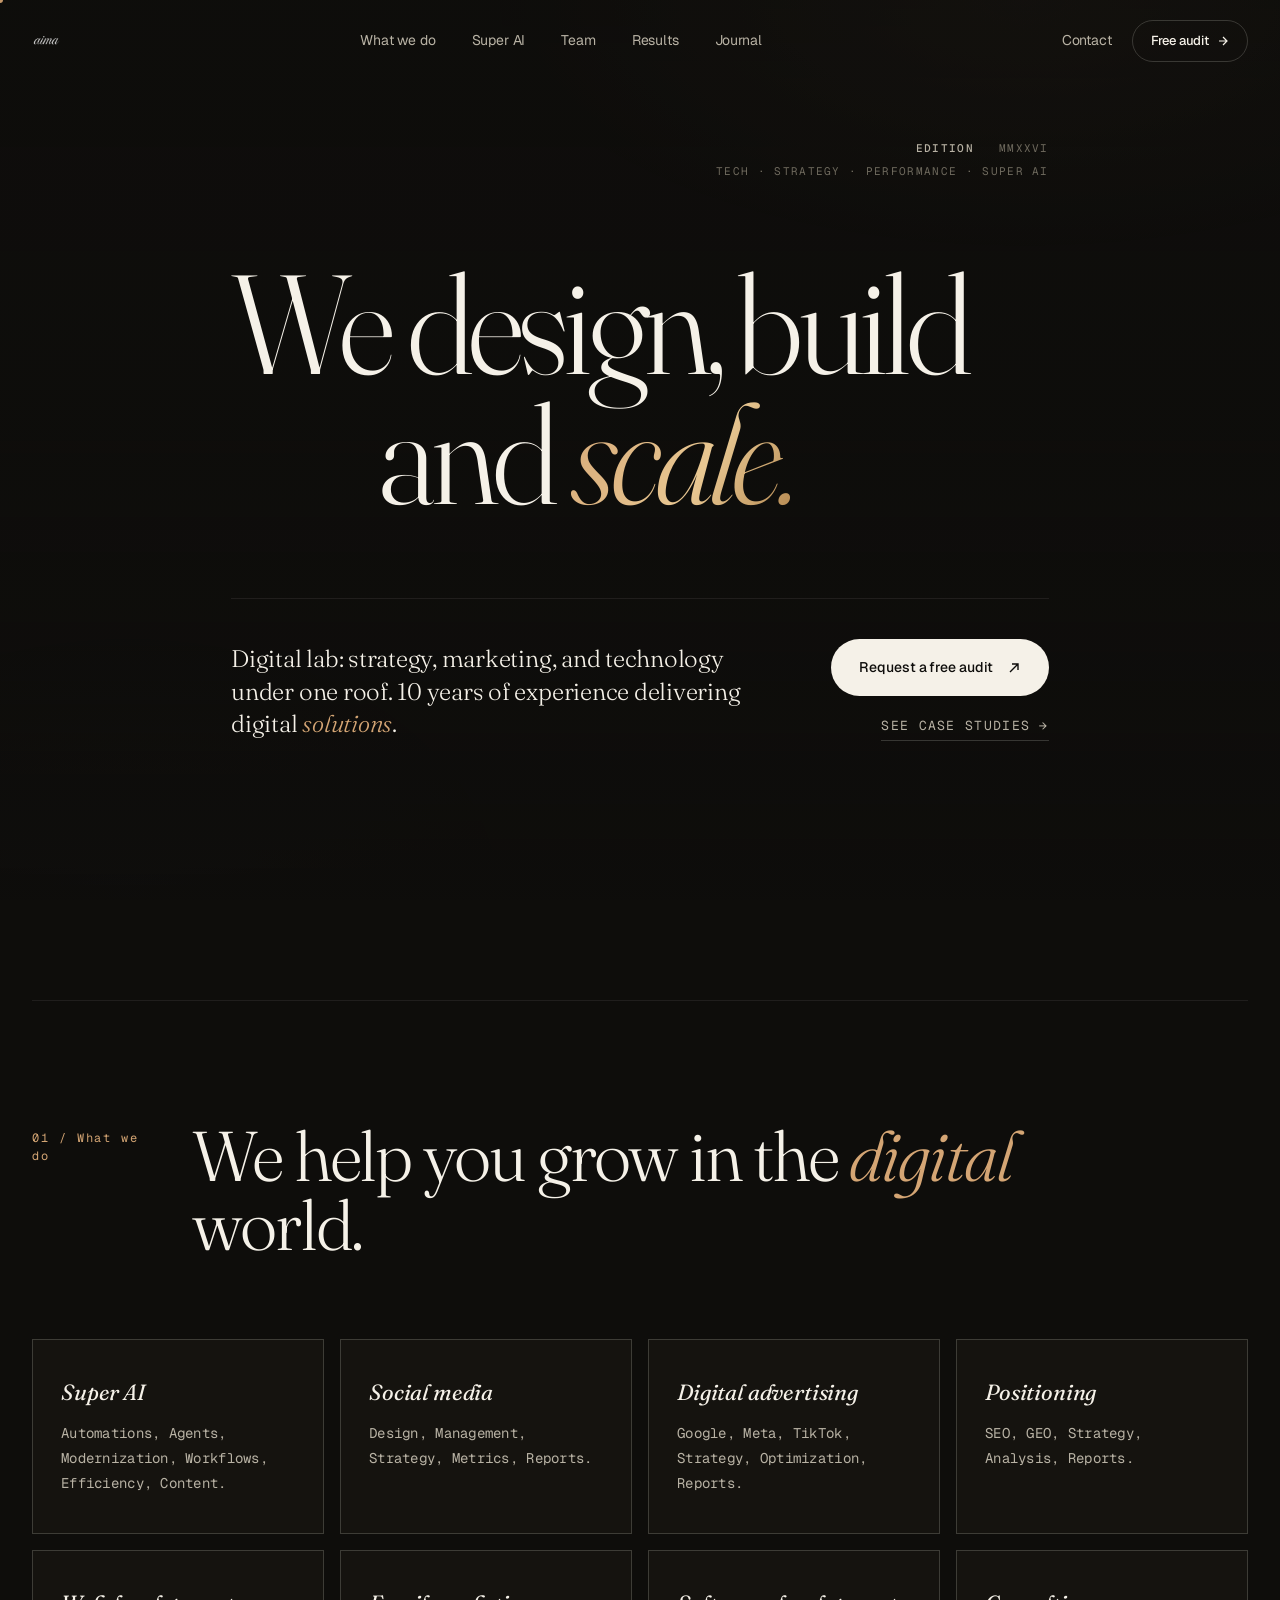
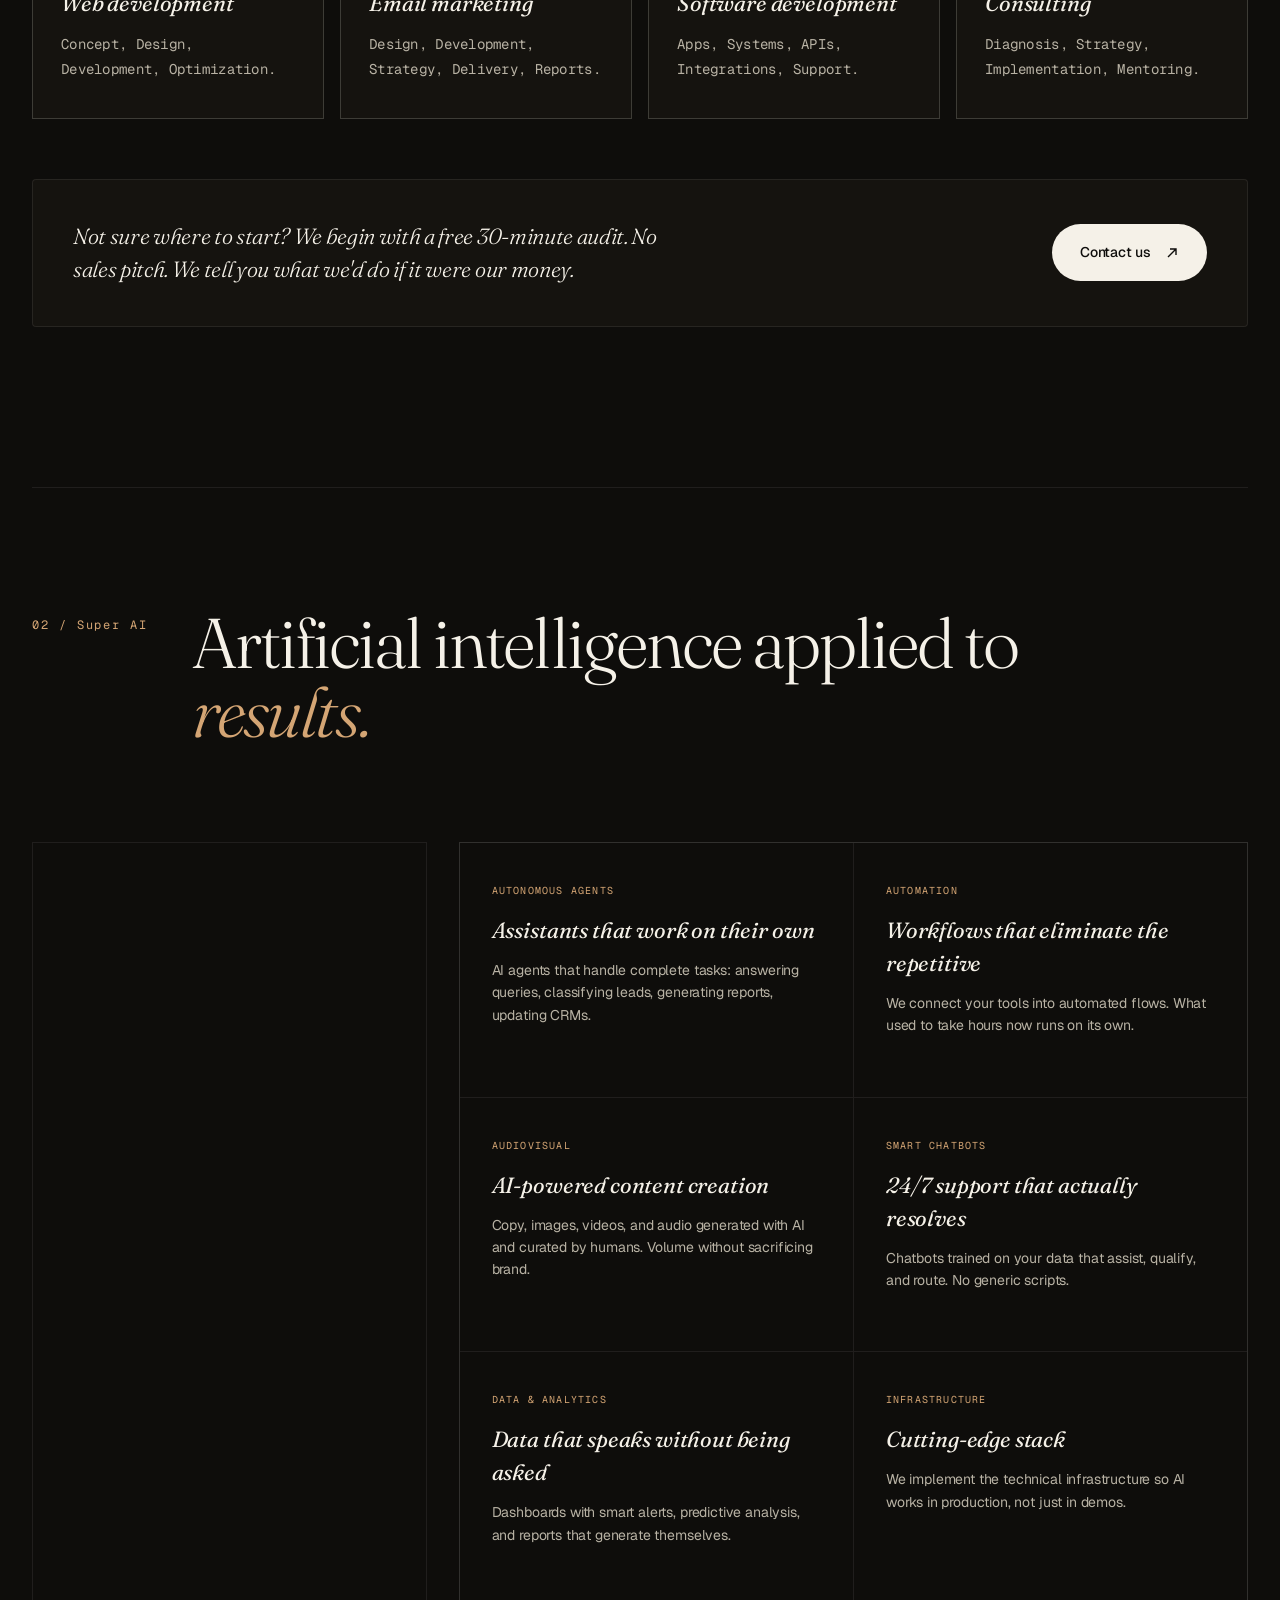
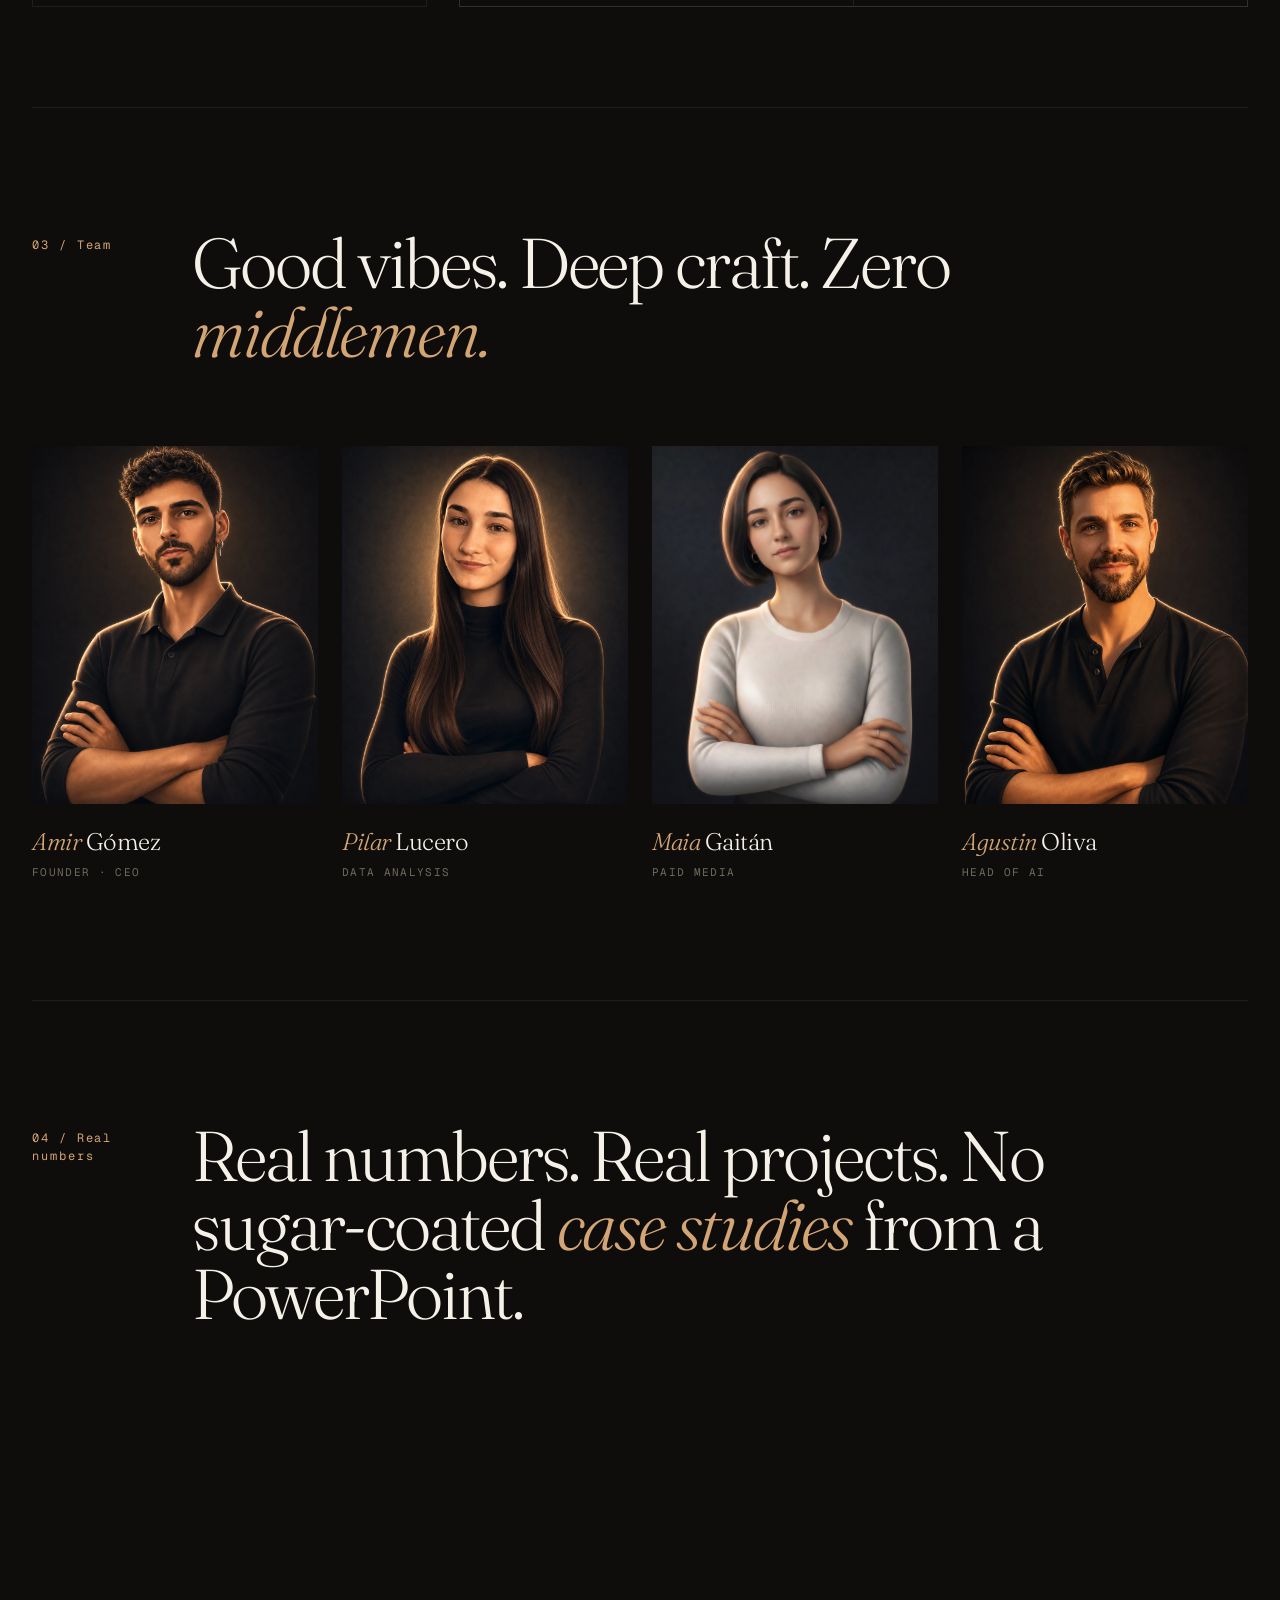
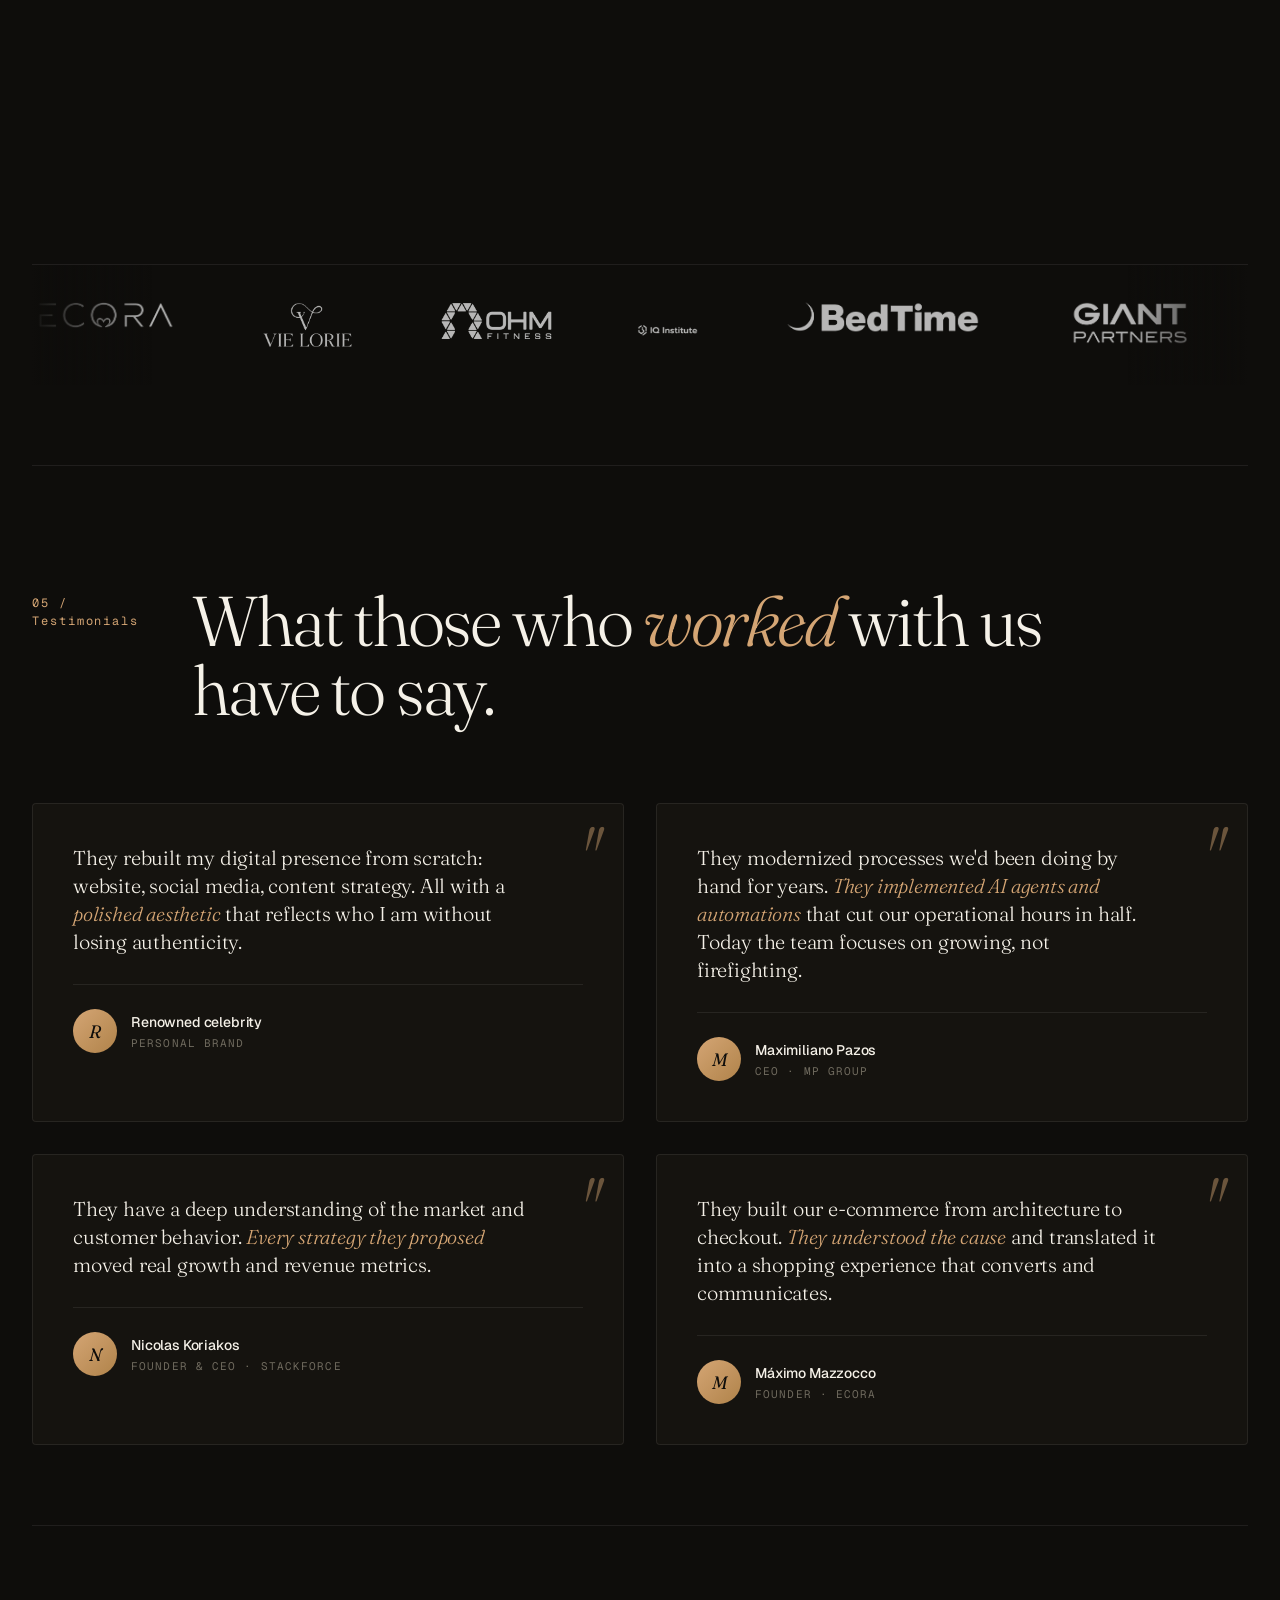
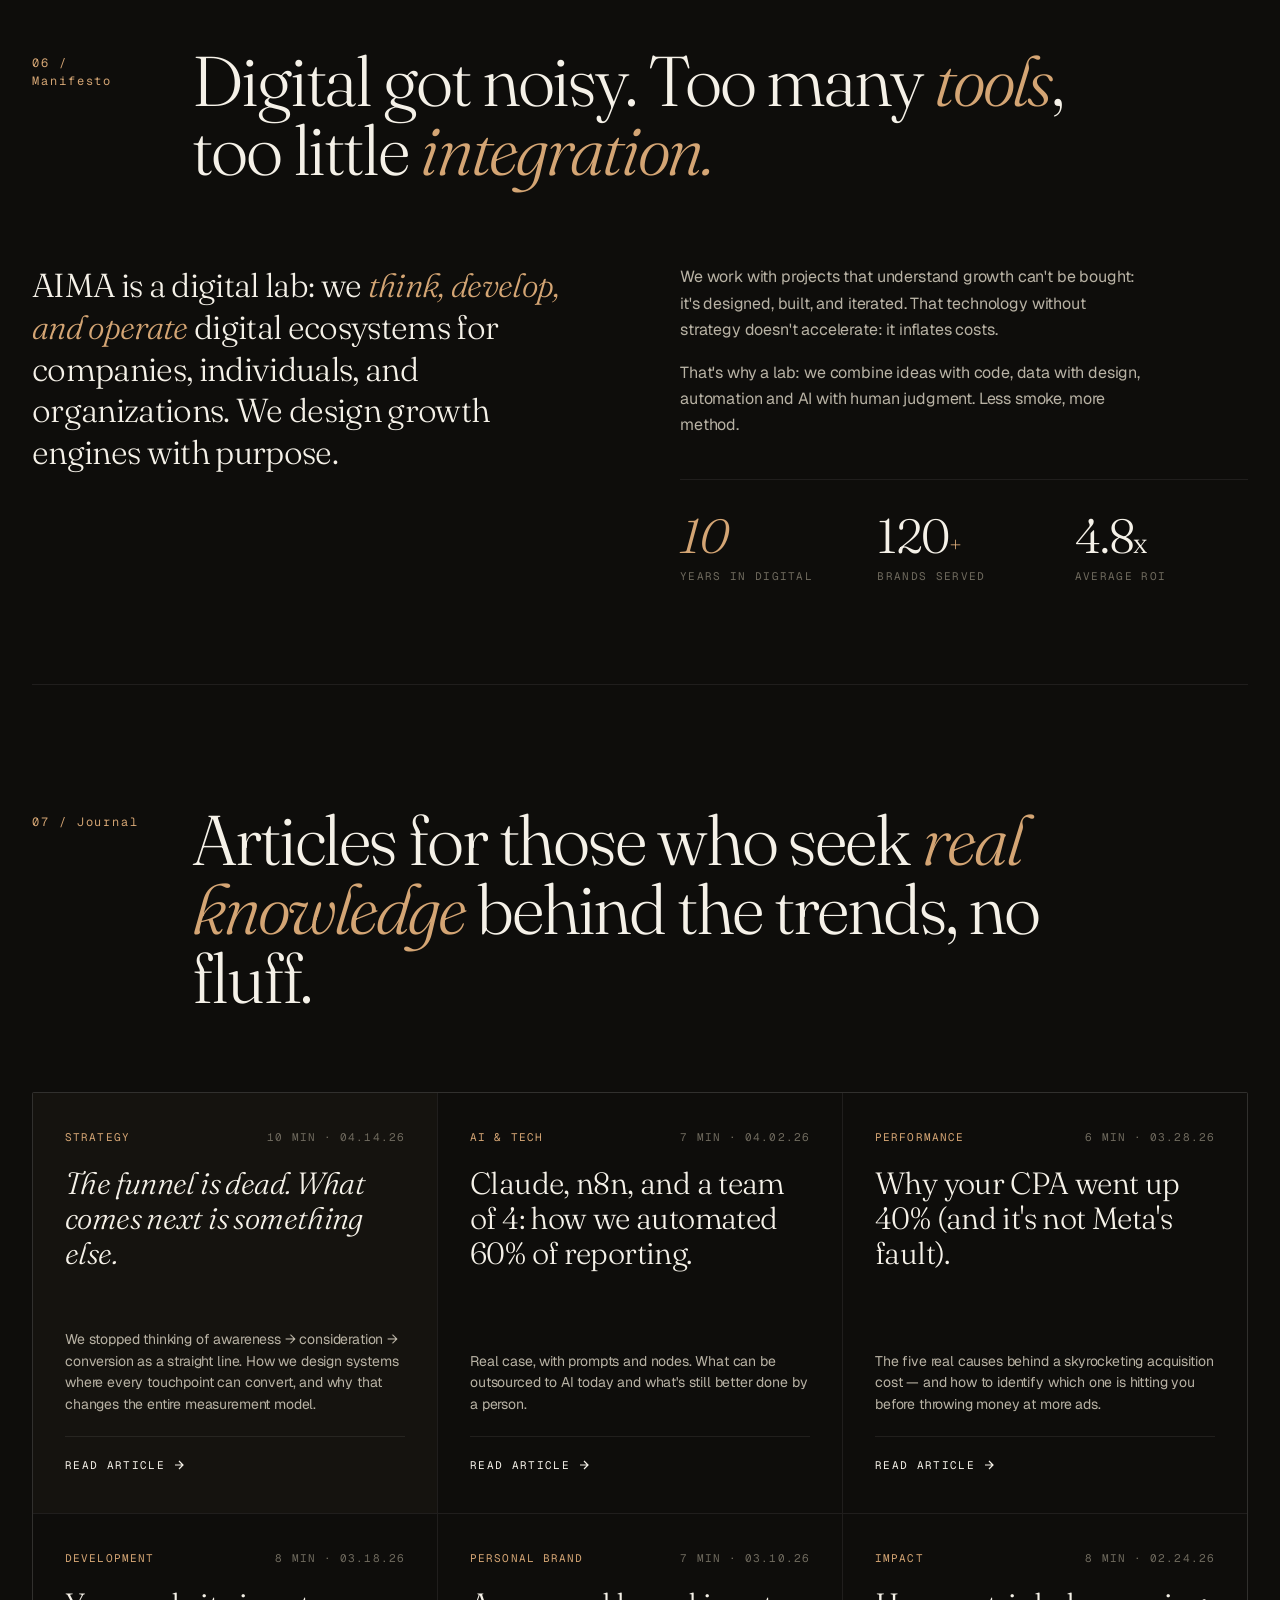
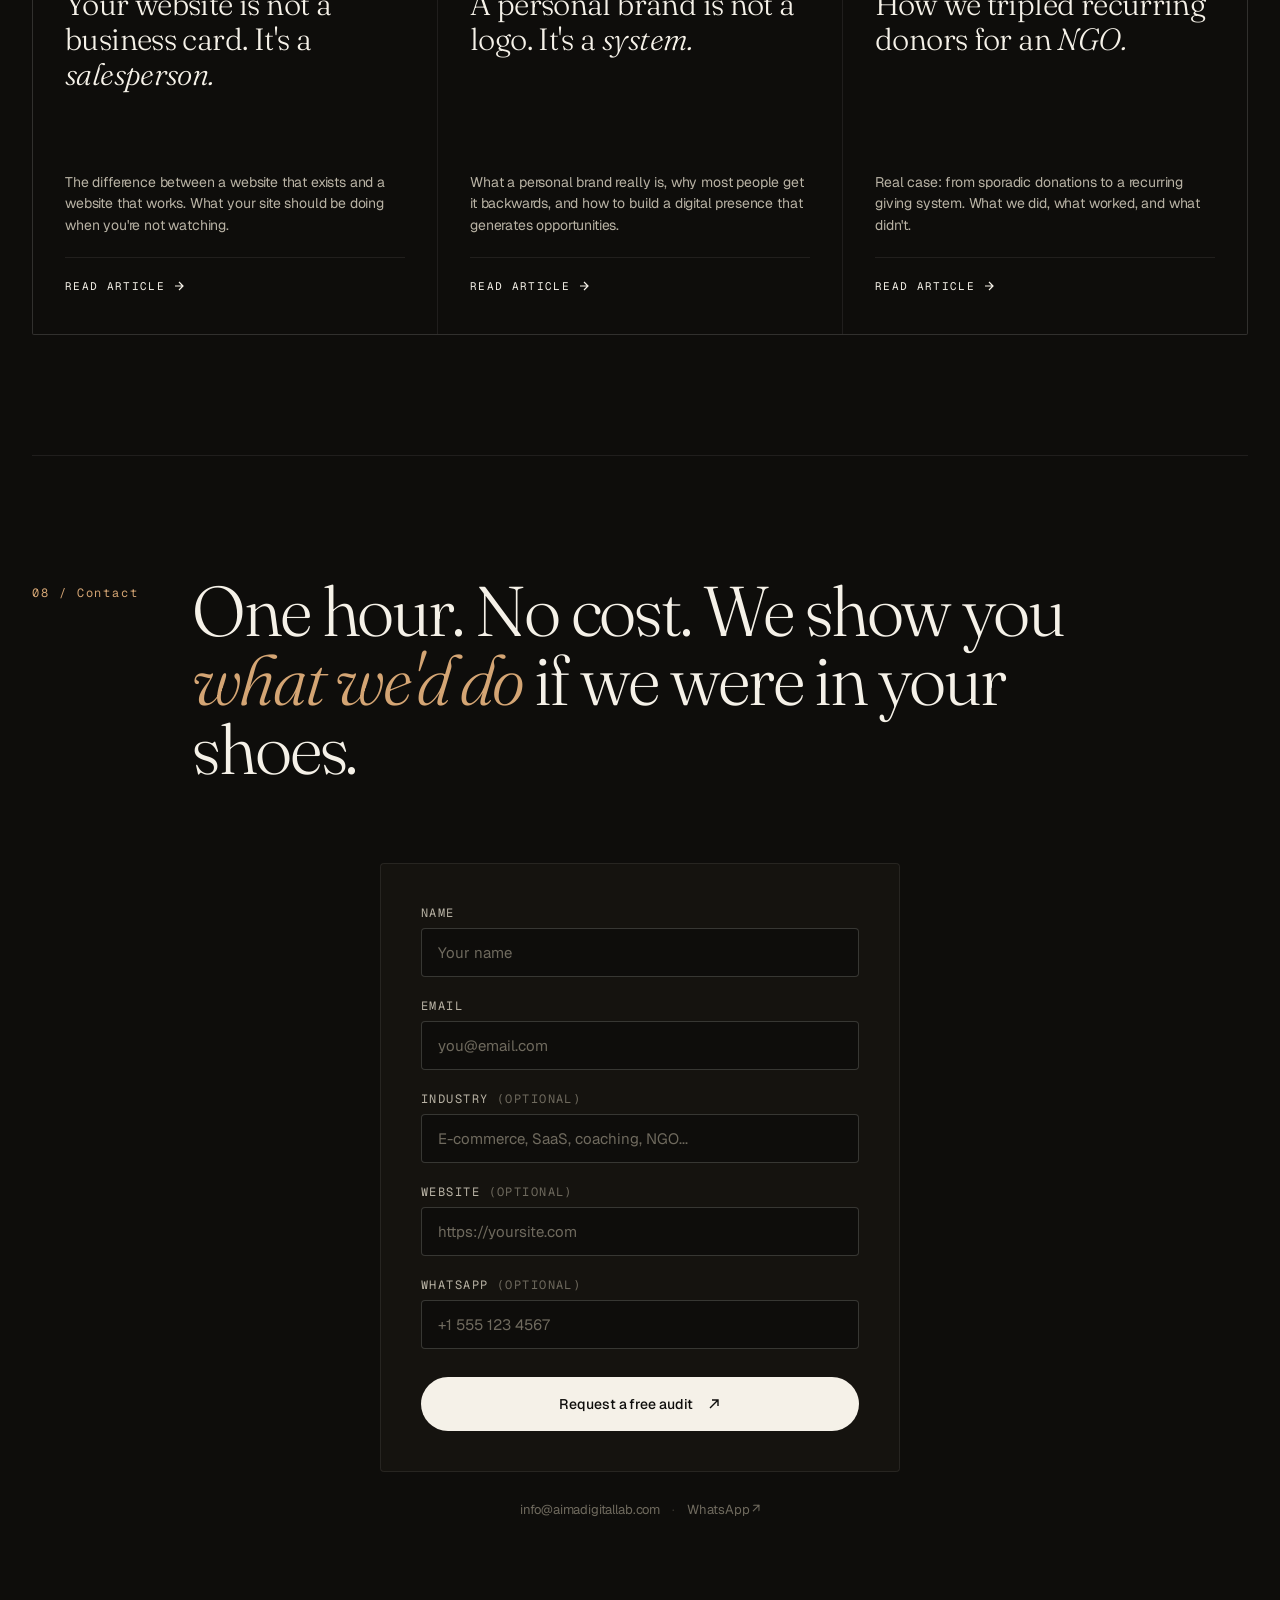
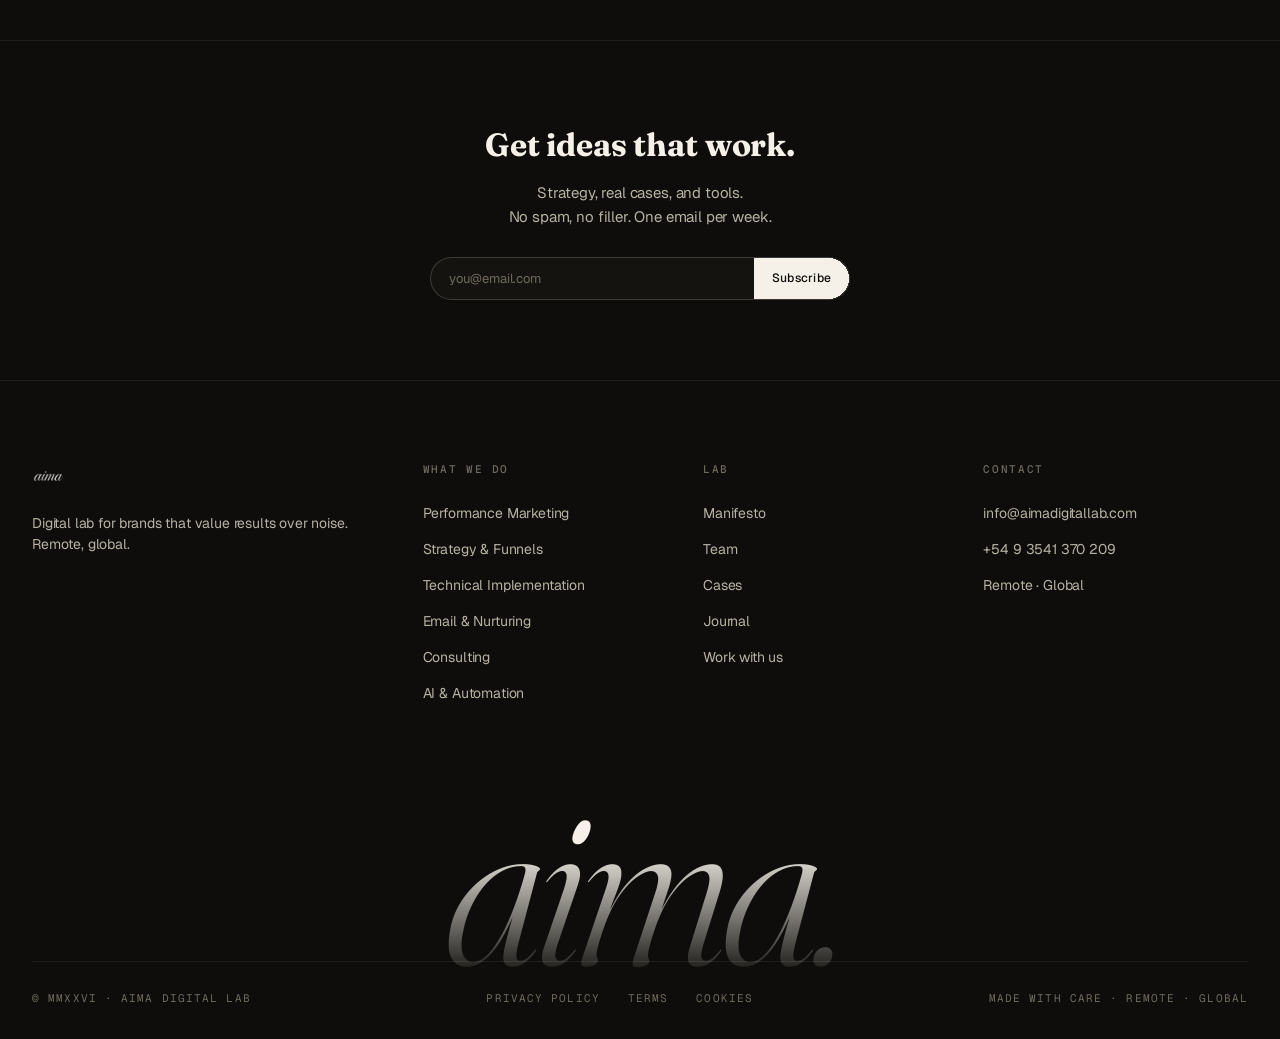
==== en/index.html @ ff499d53 "feat: agrega logos Giant Partners y Kitchen Koncierge Procesados con fondo transparente + trim. Altu" ====
<!DOCTYPE html>
<html lang="en">
<head>
  <meta charset="UTF-8" />
  <meta name="viewport" content="width=device-width, initial-scale=1.0" />
  <title>AIMA — Digital Lab</title>
  <meta name="description" content="Digital lab. Strategy, technology, and performance for brands that value results over noise." />

  <!-- Open Graph -->
  <meta property="og:title" content="AIMA — Digital Lab" />
  <meta property="og:description" content="Digital lab: strategy, technology, and performance for brands that value results." />
  <meta property="og:type" content="website" />

  <!-- Favicon -->
  <link rel="icon" href="data:image/svg+xml,<svg xmlns='http://www.w3.org/2000/svg' viewBox='0 0 32 32'><rect width='32' height='32' rx='6' fill='%230E0D0B'/><text x='16' y='23' text-anchor='middle' font-size='20' font-family='serif' font-style='italic' fill='%23D4A574'>a</text></svg>" type="image/svg+xml">

  <!-- Fonts -->
  <link rel="preconnect" href="https://fonts.googleapis.com">
  <link rel="preconnect" href="https://fonts.gstatic.com" crossorigin>
  <link href="https://fonts.googleapis.com/css2?family=Fraunces:ital,opsz,wght@0,9..144,300..900;1,9..144,300..900&family=Geist+Mono:wght@400;500&family=Geist:wght@300;400;500;600&display=swap" rel="stylesheet">

  <!-- Styles -->
  <link rel="stylesheet" href="../assets/css/styles.css">
</head>

<body>

<div class="cursor" id="cursor"></div>

<!-- ═══════════ NAV ═══════════ -->
<nav class="nav" id="nav">
  <div class="container nav-inner">
    <a href="/en" class="logo">
      <img src="../assets/img/aima-logo.png" alt="AIMA" class="logo-img">
    </a>
    <ul class="nav-links">
      <li><a href="#what-we-do">What we do</a></li>
      <li><a href="#super-ia">Super AI</a></li>
      <li><a href="#team">Team</a></li>
      <li><a href="#results">Results</a></li>
      <li><a href="#blog">Journal</a></li>
    </ul>
    <div class="nav-actions">
      <a href="https://wa.me/5493541370209" class="nav-contact" target="_blank">Contact</a>
      <a href="#contact" class="nav-cta">
        Free audit
        <svg class="nav-cta-arrow" width="12" height="12" viewBox="0 0 12 12" fill="none">
          <path d="M2 6 H10 M6 2 L10 6 L6 10" stroke="currentColor" stroke-width="1.2"/>
        </svg>
      </a>
    </div>
  </div>
</nav>

<!-- ═══════════ HERO ═══════════ -->
<header class="hero">
  <video class="hero-video" autoplay muted loop playsinline>
    <source src="../assets/img/hero-bg.mp4" type="video/mp4">
  </video>
  <div class="hero-overlay"></div>
  <div class="container">

    <div class="hero-meta">
      <div class="hero-meta-block" style="margin-left: auto; text-align: right;">
        <span><strong>Edition</strong> &nbsp; MMXXVI</span>
        <span>Tech · Strategy · Performance · Super AI</span>
      </div>
    </div>

    <h1 class="hero-headline">
      <span class="line">We design, build</span>
      <span class="line">and <em>scale.</em></span>
    </h1>

    <div class="hero-bottom">
      <p class="hero-lede">
        Digital lab: strategy, marketing, and technology under one roof. 10 years of experience delivering digital <em>solutions</em>.
      </p>
      <div class="hero-actions">
        <a href="#contact" class="btn-primary">
          <span>Request a free audit</span>
          <svg width="14" height="14" viewBox="0 0 14 14" fill="none">
            <path d="M3 11 L11 3 M5 3 H11 V9" stroke="currentColor" stroke-width="1.4"/>
          </svg>
        </a>
        <a href="#results" class="btn-ghost">
          See case studies →
        </a>
      </div>
    </div>

  </div>
</header>

<!-- ═══════════ WHAT WE DO ═══════════ -->
<section class="que-hacemos" id="what-we-do">
  <div class="container">

    <div class="section-head">
      <div class="section-num">01 / What we do</div>
      <h2 class="section-title reveal">We help you grow in the <em>digital</em> world.</h2>
    </div>

    <div class="que-hacemos-grid reveal">

      <div class="qh-card">
        <h4>Super AI</h4>
        <p>Automations, Agents, Modernization, Workflows, Efficiency, Content.</p>
      </div>

      <div class="qh-card">
        <h4>Social media</h4>
        <p>Design, Management, Strategy, Metrics, Reports.</p>
      </div>

      <div class="qh-card">
        <h4>Digital advertising</h4>
        <p>Google, Meta, TikTok, Strategy, Optimization, Reports.</p>
      </div>

      <div class="qh-card">
        <h4>Positioning</h4>
        <p>SEO, GEO, Strategy, Analysis, Reports.</p>
      </div>

      <div class="qh-card">
        <h4>Web development</h4>
        <p>Concept, Design, Development, Optimization.</p>
      </div>

      <div class="qh-card">
        <h4>Email marketing</h4>
        <p>Design, Development, Strategy, Delivery, Reports.</p>
      </div>

      <div class="qh-card">
        <h4>Software development</h4>
        <p>Apps, Systems, APIs, Integrations, Support.</p>
      </div>

      <div class="qh-card">
        <h4>Consulting</h4>
        <p>Diagnosis, Strategy, Implementation, Mentoring.</p>
      </div>

    </div>

    <div class="servicios-cta reveal">
      <div class="servicios-cta-text">
        Not sure where to start? We begin with a <em>free 30-minute audit</em>. No sales pitch. We tell you what we'd do if it were our money.
      </div>
      <a href="#contact" class="btn-primary">
        <span>Contact us</span>
        <svg width="14" height="14" viewBox="0 0 14 14" fill="none">
          <path d="M3 11 L11 3 M5 3 H11 V9" stroke="currentColor" stroke-width="1.4"/>
        </svg>
      </a>
    </div>

  </div>
</section>

<!-- ═══════════ SUPER AI ═══════════ -->
<section class="super-ia" id="super-ia">
  <div class="container">

    <div class="section-head">
      <div class="section-num">02 / Super AI</div>
      <h2 class="section-title reveal">Artificial intelligence applied to <em>results.</em></h2>
    </div>

    <div class="ia-layout reveal">

      <div class="ia-video">
        <video src="../assets/img/super-ia-video.mp4" autoplay muted loop playsinline></video>
      </div>

      <div class="ia-grid">

        <div class="ia-card">
          <div class="ia-card-label">Autonomous agents</div>
          <h4>Assistants that work on their own</h4>
          <p>AI agents that handle complete tasks: answering queries, classifying leads, generating reports, updating CRMs.</p>
        </div>

        <div class="ia-card">
          <div class="ia-card-label">Automation</div>
          <h4>Workflows that eliminate the repetitive</h4>
          <p>We connect your tools into automated flows. What used to take hours now runs on its own.</p>
        </div>

        <div class="ia-card">
          <div class="ia-card-label">Audiovisual</div>
          <h4>AI-powered content creation</h4>
          <p>Copy, images, videos, and audio generated with AI and curated by humans. Volume without sacrificing brand.</p>
        </div>

        <div class="ia-card">
          <div class="ia-card-label">Smart chatbots</div>
          <h4>24/7 support that actually resolves</h4>
          <p>Chatbots trained on your data that assist, qualify, and route. No generic scripts.</p>
        </div>

        <div class="ia-card">
          <div class="ia-card-label">Data & analytics</div>
          <h4>Data that speaks without being asked</h4>
          <p>Dashboards with smart alerts, predictive analysis, and reports that generate themselves.</p>
        </div>

        <div class="ia-card">
          <div class="ia-card-label">Infrastructure</div>
          <h4>Cutting-edge stack</h4>
          <p>We implement the technical infrastructure so AI works in production, not just in demos.</p>
        </div>

      </div>

    </div>

  </div>
</section>

<!-- ═══════════ TEAM ═══════════ -->
<section class="equipo" id="team">
  <div class="container">

    <div class="section-head">
      <div class="section-num">03 / Team</div>
      <h2 class="section-title reveal">Good vibes. Deep craft. Zero <em>middlemen.</em></h2>
    </div>

    <div class="equipo-grid reveal">

      <div class="miembro">
        <div class="miembro-photo">
          <img src="../assets/img/amir-gomez.png" alt="Amir Gómez" loading="lazy">
        </div>
        <div class="miembro-info">
          <div class="miembro-name"><em>Amir</em> Gómez</div>
          <div class="miembro-role">Founder · CEO</div>
        </div>
      </div>

      <div class="miembro">
        <div class="miembro-photo">
          <img src="../assets/img/pilar-lucero.png" alt="Pilar Lucero" loading="lazy">
        </div>
        <div class="miembro-info">
          <div class="miembro-name"><em>Pilar</em> Lucero</div>
          <div class="miembro-role">Data Analysis</div>
        </div>
      </div>

      <div class="miembro">
        <div class="miembro-photo">
          <img src="../assets/img/maia-gaitan.png" alt="Maia Gaitán" loading="lazy">
        </div>
        <div class="miembro-info">
          <div class="miembro-name"><em>Maia</em> Gaitán</div>
          <div class="miembro-role">Paid Media</div>
        </div>
      </div>

      <div class="miembro">
        <div class="miembro-photo">
          <img src="../assets/img/agustin-oliva.png" alt="Agustin Oliva" loading="lazy">
        </div>
        <div class="miembro-info">
          <div class="miembro-name"><em>Agustin</em> Oliva</div>
          <div class="miembro-role">Head of AI</div>
        </div>
      </div>

    </div>

  </div>
</section>

<!-- ═══════════ RESULTS ═══════════ -->
<section class="resultados" id="results">
  <div class="container">

    <div class="section-head">
      <div class="section-num">04 / Real numbers</div>
      <h2 class="section-title reveal">Real numbers. Real projects. No sugar-coated <em>case studies</em> from a PowerPoint.</h2>
    </div>

    <div class="casos">

      <div class="caso reveal">
        <div class="caso-tag"><span>Case 01</span><span>GLOBAL BRAND</span></div>
        <div class="caso-num"><em>+187</em><span class="unit">%</span></div>
        <div class="caso-metric">Quarterly revenue</div>
        <div class="caso-desc">
          A <strong>designer furniture</strong> brand with global reach. We restructured their Shopify catalog, implemented server-side tracking, and rewrote the Meta funnel. <strong>6.2x ROI</strong> sustained over 6 months.
        </div>
      </div>

      <div class="caso reveal">
        <div class="caso-tag"><span>Case 02</span><span>PERSONAL BRAND</span></div>
        <div class="caso-num"><em>+520</em><span class="unit">%</span></div>
        <div class="caso-metric">Organic traffic in 90 days</div>
        <div class="caso-desc">
          Full digital presence overhaul for a <strong>renowned celebrity</strong>. New website, content strategy, social media, and lead capture system.
        </div>
      </div>

      <div class="caso reveal">
        <div class="caso-tag"><span>Case 03</span><span>E-COMMERCE</span></div>
        <div class="caso-num"><em>+210</em><span class="unit">%</span></div>
        <div class="caso-metric">Online sales in 6 months</div>
        <div class="caso-desc">
          E-commerce development for <strong>Ecora</strong>. Full architecture, optimized checkout, and payment integration.
        </div>
      </div>

    </div>

    <!-- Logo marquee -->
    <div class="logos-bar">
      <div class="logos-track">
        <img src="../assets/img/ecora-logo.png?v=9" alt="Ecora">
        <img src="../assets/img/vielorie-logo.png?v=9" alt="Vie Lorie">
        <img src="../assets/img/ohm-logo.png?v=9" alt="OHM Fitness">
        <img src="../assets/img/iqinstitute-logo.png?v=9" alt="IQ Institute">
        <img src="../assets/img/bedtime-logo.png?v=9" alt="BedTime">
        <img src="../assets/img/giantpartners-logo.png?v=9" alt="Giant Partners">
        <img src="../assets/img/kitchenkoncierge-logo.png?v=9" alt="Kitchen Koncierge">
        <img src="../assets/img/realtycapital-logo.png?v=9" alt="Realty Capital Financial">
        <img src="../assets/img/sintientes-logo.png?v=9" alt="Sintientes">
        <img src="../assets/img/media-news-logo.png?v=9" alt="MedIA News">
        <img src="../assets/img/ecora-logo.png?v=9" alt="Ecora">
        <img src="../assets/img/vielorie-logo.png?v=9" alt="Vie Lorie">
        <img src="../assets/img/ohm-logo.png?v=9" alt="OHM Fitness">
        <img src="../assets/img/iqinstitute-logo.png?v=9" alt="IQ Institute">
        <img src="../assets/img/bedtime-logo.png?v=9" alt="BedTime">
        <img src="../assets/img/giantpartners-logo.png?v=9" alt="Giant Partners">
        <img src="../assets/img/kitchenkoncierge-logo.png?v=9" alt="Kitchen Koncierge">
        <img src="../assets/img/realtycapital-logo.png?v=9" alt="Realty Capital Financial">
        <img src="../assets/img/sintientes-logo.png?v=9" alt="Sintientes">
        <img src="../assets/img/media-news-logo.png?v=9" alt="MedIA News">
      </div>
    </div>

  </div>
</section>

<!-- ═══════════ TESTIMONIALS ═══════════ -->
<section class="resultados" id="testimonials">
  <div class="container">

    <div class="section-head">
      <div class="section-num">05 / Testimonials</div>
      <h2 class="section-title reveal">What those who <em>worked</em> with us have to say.</h2>
    </div>

    <div class="testimonios">

      <div class="testimonio reveal">
        <div class="testimonio-quote">
          They rebuilt my digital presence from scratch: website, social media, content strategy. All with a <em>polished aesthetic</em> that reflects who I am without losing authenticity.
        </div>
        <div class="testimonio-meta">
          <div class="testimonio-avatar">R</div>
          <div>
            <div class="testimonio-name">Renowned celebrity</div>
            <div class="testimonio-role">Personal brand</div>
          </div>
        </div>
      </div>

      <div class="testimonio reveal">
        <div class="testimonio-quote">
          They modernized processes we'd been doing by hand for years. <em>They implemented AI agents and automations</em> that cut our operational hours in half. Today the team focuses on growing, not firefighting.
        </div>
        <div class="testimonio-meta">
          <div class="testimonio-avatar">M</div>
          <div>
            <div class="testimonio-name">Maximiliano Pazos</div>
            <div class="testimonio-role">CEO · MP Group</div>
          </div>
        </div>
      </div>

      <div class="testimonio reveal">
        <div class="testimonio-quote">
          They have a deep understanding of the market and customer behavior. <em>Every strategy they proposed</em> moved real growth and revenue metrics.
        </div>
        <div class="testimonio-meta">
          <div class="testimonio-avatar">N</div>
          <div>
            <div class="testimonio-name">Nicolas Koriakos</div>
            <div class="testimonio-role">Founder & CEO · StackForce</div>
          </div>
        </div>
      </div>

      <div class="testimonio reveal">
        <div class="testimonio-quote">
          They built our e-commerce from architecture to checkout. <em>They understood the cause</em> and translated it into a shopping experience that converts and communicates.
        </div>
        <div class="testimonio-meta">
          <div class="testimonio-avatar">M</div>
          <div>
            <div class="testimonio-name">Máximo Mazzocco</div>
            <div class="testimonio-role">Founder · Ecora</div>
          </div>
        </div>
      </div>

    </div>

  </div>
</section>

<!-- ═══════════ MANIFESTO ═══════════ -->
<section class="manifiesto" id="manifesto">
  <div class="container">

    <div class="section-head">
      <div class="section-num">06 / Manifesto</div>
      <h2 class="section-title reveal">Digital got noisy. Too many <em>tools</em>, too little <em>integration.</em></h2>
    </div>

    <div class="manifiesto-grid">
      <p class="manifiesto-lead reveal">
        AIMA is a digital lab: we <em>think, develop, and operate</em> digital ecosystems for companies, individuals, and organizations. We design growth engines with purpose.
      </p>
      <div class="reveal">
        <div class="manifiesto-body">
          <p>We work with projects that understand growth can't be bought: it's designed, built, and iterated. That technology without strategy doesn't accelerate: it inflates costs.</p>
          <p>That's why a lab: we combine ideas with code, data with design, automation and AI with human judgment. Less smoke, more method.</p>
        </div>
        <div class="manifiesto-stats">
          <div>
            <div class="stat-num"><em>10</em></div>
            <div class="stat-label">Years in digital</div>
          </div>
          <div>
            <div class="stat-num">120<span style="font-size: 0.5em; color: var(--accent);">+</span></div>
            <div class="stat-label">Brands served</div>
          </div>
          <div>
            <div class="stat-num">4.8<span style="font-size: 0.6em;">x</span></div>
            <div class="stat-label">Average ROI</div>
          </div>
        </div>
      </div>
    </div>

  </div>
</section>

<!-- ═══════════ BLOG ═══════════ -->
<section class="blog" id="blog">
  <div class="container">

    <div class="section-head">
      <div class="section-num">07 / Journal</div>
      <h2 class="section-title reveal">Articles for those who seek <em>real knowledge</em> behind the trends, no fluff.</h2>
    </div>

    <div class="blog-grid reveal">

      <a href="../pages/el-embudo-esta-muerto.html" class="articulo">
        <div class="articulo-meta">
          <span class="cat">Strategy</span>
          <span>10 min · 04.14.26</span>
        </div>
        <h3>The funnel is dead. What comes next is <em>something else</em>.</h3>
        <p class="articulo-excerpt">We stopped thinking of awareness → consideration → conversion as a straight line. How we design systems where every touchpoint can convert, and why that changes the entire measurement model.</p>
        <div class="articulo-link">
          Read article
          <svg width="12" height="12" viewBox="0 0 12 12" fill="none"><path d="M2 6 H10 M6 2 L10 6 L6 10" stroke="currentColor" stroke-width="1.2"/></svg>
        </div>
      </a>

      <a href="../pages/claude-n8n-automatizacion-reporting.html" class="articulo">
        <div class="articulo-meta">
          <span class="cat">AI &amp; Tech</span>
          <span>7 min · 04.02.26</span>
        </div>
        <h3>Claude, n8n, and a team of 4: how we automated 60% of reporting.</h3>
        <p class="articulo-excerpt">Real case, with prompts and nodes. What can be outsourced to AI today and what's still better done by a person.</p>
        <div class="articulo-link">
          Read article
          <svg width="12" height="12" viewBox="0 0 12 12" fill="none"><path d="M2 6 H10 M6 2 L10 6 L6 10" stroke="currentColor" stroke-width="1.2"/></svg>
        </div>
      </a>

      <a href="../pages/por-que-tu-cpa-subio.html" class="articulo">
        <div class="articulo-meta">
          <span class="cat">Performance</span>
          <span>6 min · 03.28.26</span>
        </div>
        <h3>Why your CPA went up 40% (and it's not Meta's fault).</h3>
        <p class="articulo-excerpt">The five real causes behind a skyrocketing acquisition cost — and how to identify which one is hitting you before throwing money at more ads.</p>
        <div class="articulo-link">
          Read article
          <svg width="12" height="12" viewBox="0 0 12 12" fill="none"><path d="M2 6 H10 M6 2 L10 6 L6 10" stroke="currentColor" stroke-width="1.2"/></svg>
        </div>
      </a>

      <a href="../pages/tu-sitio-web-no-es-una-tarjeta.html" class="articulo">
        <div class="articulo-meta">
          <span class="cat">Development</span>
          <span>8 min · 03.18.26</span>
        </div>
        <h3>Your website is not a business card. It's a <em>salesperson.</em></h3>
        <p class="articulo-excerpt">The difference between a website that exists and a website that works. What your site should be doing when you're not watching.</p>
        <div class="articulo-link">
          Read article
          <svg width="12" height="12" viewBox="0 0 12 12" fill="none"><path d="M2 6 H10 M6 2 L10 6 L6 10" stroke="currentColor" stroke-width="1.2"/></svg>
        </div>
      </a>

      <a href="../pages/marca-personal-no-es-un-logo.html" class="articulo">
        <div class="articulo-meta">
          <span class="cat">Personal brand</span>
          <span>7 min · 03.10.26</span>
        </div>
        <h3>A personal brand is not a logo. It's a <em>system.</em></h3>
        <p class="articulo-excerpt">What a personal brand really is, why most people get it backwards, and how to build a digital presence that generates opportunities.</p>
        <div class="articulo-link">
          Read article
          <svg width="12" height="12" viewBox="0 0 12 12" fill="none"><path d="M2 6 H10 M6 2 L10 6 L6 10" stroke="currentColor" stroke-width="1.2"/></svg>
        </div>
      </a>

      <a href="../pages/donantes-recurrentes-ong.html" class="articulo">
        <div class="articulo-meta">
          <span class="cat">Impact</span>
          <span>8 min · 02.24.26</span>
        </div>
        <h3>How we tripled recurring donors for an <em>NGO.</em></h3>
        <p class="articulo-excerpt">Real case: from sporadic donations to a recurring giving system. What we did, what worked, and what didn't.</p>
        <div class="articulo-link">
          Read article
          <svg width="12" height="12" viewBox="0 0 12 12" fill="none"><path d="M2 6 H10 M6 2 L10 6 L6 10" stroke="currentColor" stroke-width="1.2"/></svg>
        </div>
      </a>

    </div>

  </div>
</section>

<!-- ═══════════ CONTACT ═══════════ -->
<section class="contacto" id="contact">
  <div class="container">

    <div class="section-head">
      <div class="section-num">08 / Contact</div>
      <h2 class="section-title reveal">One hour. No cost. We show you <em>what we'd do</em> if we were in your shoes.</h2>
    </div>

    <div class="contacto-wrapper reveal">
      <form class="contacto-form" id="contactForm">
        <div class="form-field">
          <label for="contact-name">Name</label>
          <input type="text" id="contact-name" name="name" required placeholder="Your name">
        </div>
        <div class="form-field">
          <label for="contact-email">Email</label>
          <input type="email" id="contact-email" name="email" required placeholder="you@email.com">
        </div>
        <div class="form-field">
          <label for="contact-industry">Industry <span class="form-optional">(optional)</span></label>
          <input type="text" id="contact-industry" name="industry" placeholder="E-commerce, SaaS, coaching, NGO...">
        </div>
        <div class="form-field">
          <label for="contact-website">Website <span class="form-optional">(optional)</span></label>
          <input type="text" id="contact-website" name="website" placeholder="https://yoursite.com">
        </div>
        <div class="form-field">
          <label for="contact-whatsapp">WhatsApp <span class="form-optional">(optional)</span></label>
          <input type="tel" id="contact-whatsapp" name="whatsapp" placeholder="+1 555 123 4567">
        </div>
        <button type="submit" class="btn-primary form-submit">
          <span>Request a free audit</span>
          <svg width="14" height="14" viewBox="0 0 14 14" fill="none">
            <path d="M3 11 L11 3 M5 3 H11 V9" stroke="currentColor" stroke-width="1.4"/>
          </svg>
        </button>
      </form>
      <div class="contacto-success" id="contactSuccess" hidden>
        <div class="contacto-success-icon">
          <svg width="32" height="32" viewBox="0 0 32 32" fill="none">
            <circle cx="16" cy="16" r="15" stroke="var(--accent)" stroke-width="1"/>
            <path d="M10 16 L14 20 L22 12" stroke="var(--accent)" stroke-width="1.6" fill="none"/>
          </svg>
        </div>
        <p>Thank you! A team member will reach out to discuss your project.</p>
      </div>
      <div class="contacto-links">
        <a href="mailto:info@aimadigitallab.com">info@aimadigitallab.com</a>
        <span>·</span>
        <a href="https://wa.me/5493541370209">WhatsApp ↗</a>
      </div>
    </div>

  </div>
</section>

<!-- ═══════════ NEWSLETTER ═══════════ -->
<section class="newsletter-section" id="newsletter">
  <div class="container">
    <div class="newsletter-block reveal">
      <h3>Get ideas that work.</h3>
      <p>Strategy, real cases, and tools.<br>No spam, no filler. One email per week.</p>
      <form class="newsletter newsletter-lg">
        <input type="email" placeholder="you@email.com" required>
        <button type="submit">Subscribe</button>
      </form>
    </div>
  </div>
</section>

<!-- ═══════════ FOOTER ═══════════ -->
<footer>
  <div class="container">

    <div class="footer-grid">

      <div class="footer-col footer-brand">
        <a href="/en" class="logo">
          <img src="../assets/img/aima-logo.png" alt="AIMA" class="logo-img" style="height: 32px;">
        </a>
        <p>Digital lab for brands that value results over noise. Remote, global.</p>
      </div>

      <div class="footer-col">
        <h5>What we do</h5>
        <ul>
          <li><a href="#what-we-do">Performance Marketing</a></li>
          <li><a href="#what-we-do">Strategy &amp; Funnels</a></li>
          <li><a href="#what-we-do">Technical Implementation</a></li>
          <li><a href="#what-we-do">Email &amp; Nurturing</a></li>
          <li><a href="#what-we-do">Consulting</a></li>
          <li><a href="#what-we-do">AI &amp; Automation</a></li>
        </ul>
      </div>

      <div class="footer-col">
        <h5>Lab</h5>
        <ul>
          <li><a href="#manifesto">Manifesto</a></li>
          <li><a href="#team">Team</a></li>
          <li><a href="#results">Cases</a></li>
          <li><a href="#blog">Journal</a></li>
          <li><a href="#contact">Work with us</a></li>
        </ul>
      </div>

      <div class="footer-col">
        <h5>Contact</h5>
        <ul>
          <li><a href="mailto:info@aimadigitallab.com">info@aimadigitallab.com</a></li>
          <li><a href="https://wa.me/5493541370209">+54 9 3541 370 209</a></li>
          <li><a href="#">Remote · Global</a></li>
        </ul>
      </div>

    </div>

    <div class="footer-massive">aima.</div>

    <div class="footer-bottom">
      <span>© MMXXVI · AIMA Digital Lab</span>
      <div class="footer-bottom-links">
        <a href="#">Privacy policy</a>
        <a href="#">Terms</a>
        <a href="#">Cookies</a>
      </div>
      <span>Made with care · remote · global</span>
    </div>

  </div>
</footer>

<script src="../assets/js/main.js"></script>
</body>
</html>
---- assets/css/styles.css ----
/* ============================================================
   NYX — Soluciones Digitales
   styles.css
   Editorial dark aesthetic. See docs/design-system.md for tokens.
   ============================================================ */

:root {
  /* Surface */
  --bg: #0E0D0B;
  --bg-2: #15130F;
  --bg-3: #1C1A14;

  /* Lines */
  --line: rgba(245, 241, 232, 0.08);
  --line-strong: rgba(245, 241, 232, 0.18);

  /* Ink */
  --ink: #F5F1E8;
  --ink-2: #B8B2A4;
  --ink-3: #6F6A5E;

  /* Accent (luz de luna / cobre) */
  --accent: #D4A574;
  --accent-deep: #B0834A;
  --accent-soft: rgba(212, 165, 116, 0.12);

  /* Type */
  --serif: 'Fraunces', 'Times New Roman', serif;
  --sans: 'Geist', -apple-system, BlinkMacSystemFont, sans-serif;
  --mono: 'Geist Mono', 'Courier New', monospace;

  /* Motion */
  --ease: cubic-bezier(0.22, 1, 0.36, 1);
  --ease-2: cubic-bezier(0.65, 0, 0.35, 1);
}

* { margin: 0; padding: 0; box-sizing: border-box; }

html {
  scroll-behavior: smooth;
  -webkit-font-smoothing: antialiased;
  -moz-osx-font-smoothing: grayscale;
}

body {
  background: var(--bg);
  color: var(--ink);
  font-family: var(--sans);
  font-weight: 400;
  font-size: 16px;
  line-height: 1.5;
  overflow-x: hidden;
  position: relative;
  letter-spacing: -0.01em;
}

/* Grain overlay — barely there, but adds texture */
body::before {
  content: '';
  position: fixed;
  inset: 0;
  pointer-events: none;
  z-index: 1;
  background-image: url("data:image/svg+xml;utf8,<svg xmlns='http://www.w3.org/2000/svg' width='200' height='200'><filter id='n'><feTurbulence type='fractalNoise' baseFrequency='0.9' numOctaves='3'/><feColorMatrix values='0 0 0 0 0.96  0 0 0 0 0.94  0 0 0 0 0.91  0 0 0 0.5 0'/></filter><rect width='100%25' height='100%25' filter='url(%23n)' opacity='0.35'/></svg>");
  mix-blend-mode: overlay;
  opacity: 0.35;
}

/* Soft ambient gradient — nebula-like but restrained */
body::after {
  content: '';
  position: fixed;
  inset: 0;
  pointer-events: none;
  z-index: 0;
  background:
    radial-gradient(ellipse 60% 40% at 80% 0%, rgba(212, 165, 116, 0.08), transparent 70%),
    radial-gradient(ellipse 50% 50% at 10% 100%, rgba(60, 80, 130, 0.06), transparent 60%);
}

::selection { background: var(--accent); color: var(--bg); }

a { color: inherit; text-decoration: none; }
button { background: none; border: none; cursor: pointer; color: inherit; font-family: inherit; }
img { display: block; max-width: 100%; }

.container {
  max-width: 1440px;
  margin: 0 auto;
  padding: 0 32px;
  position: relative;
  z-index: 2;
}

/* ───────── NAV ───────── */
.nav {
  position: fixed;
  top: 0;
  left: 0;
  right: 0;
  z-index: 100;
  padding: 20px 0;
  transition: background 0.4s var(--ease), backdrop-filter 0.4s var(--ease), border-color 0.4s var(--ease);
  border-bottom: 1px solid transparent;
}
.nav.scrolled {
  background: rgba(14, 13, 11, 0.78);
  backdrop-filter: blur(18px) saturate(140%);
  -webkit-backdrop-filter: blur(18px) saturate(140%);
  border-bottom-color: var(--line);
}
.nav-inner {
  display: flex;
  align-items: center;
  justify-content: space-between;
  gap: 40px;
}
.logo {
  display: flex;
  align-items: center;
}
.logo-img {
  height: 28px;
  width: auto;
}
.nav-links {
  display: flex;
  gap: 36px;
  font-size: 14px;
  font-weight: 400;
  list-style: none;
}
.nav-links a {
  color: var(--ink-2);
  transition: color 0.3s var(--ease);
  position: relative;
}
.nav-links a:hover { color: var(--ink); }
.nav-actions {
  display: flex;
  align-items: center;
  gap: 20px;
}
.nav-contact {
  font-size: 14px;
  color: var(--ink-2);
  transition: color 0.3s var(--ease);
}
.nav-contact:hover { color: var(--accent); }
.nav-cta {
  display: inline-flex;
  align-items: center;
  gap: 8px;
  padding: 10px 18px;
  border: 1px solid var(--line-strong);
  border-radius: 100px;
  font-size: 13px;
  font-weight: 500;
  transition: all 0.3s var(--ease);
}
.nav-cta:hover {
  background: var(--ink);
  color: var(--bg);
  border-color: var(--ink);
}
.nav-cta-arrow { transition: transform 0.3s var(--ease); }
.nav-cta:hover .nav-cta-arrow { transform: translateX(3px); }

@media (max-width: 880px) {
  .nav-links { display: none; }
}

/* ───────── HERO ───────── */
.hero {
  min-height: 100vh;
  padding: 140px 0 60px;
  display: flex;
  flex-direction: column;
  justify-content: space-between;
  position: relative;
  overflow: hidden;
}
.hero-video {
  position: absolute;
  inset: 0;
  width: 100%;
  height: 100%;
  object-fit: cover;
  z-index: 0;
  transition: opacity 0.4s ease;
}
.hero-overlay {
  position: absolute;
  inset: 0;
  z-index: 1;
  background:
    linear-gradient(180deg, rgba(14, 13, 11, 0.7) 0%, rgba(14, 13, 11, 0.6) 50%, rgba(14, 13, 11, 0.9) 100%);
}

.hero > .container {
  position: relative;
  z-index: 2;
}

.hero-meta {
  display: flex;
  justify-content: space-between;
  align-items: flex-start;
  gap: 40px;
  font-family: var(--mono);
  font-size: 11px;
  letter-spacing: 0.12em;
  text-transform: uppercase;
  color: var(--ink-3);
  margin-bottom: 80px;
}
.hero-meta-block { display: flex; flex-direction: column; gap: 6px; }
.hero-meta-block strong { color: var(--ink-2); font-weight: 500; }

.hero-headline {
  font-family: var(--serif);
  font-weight: 300;
  font-size: clamp(56px, 11vw, 188px);
  line-height: 0.92;
  letter-spacing: -0.04em;
  margin-bottom: 80px;
  position: relative;
}
.hero-headline .line { display: block; opacity: 0; transform: translateY(40px); animation: rise 1.2s var(--ease) forwards; }
.hero-headline .line:nth-child(1) { animation-delay: 0.15s; }
.hero-headline .line:nth-child(2) { animation-delay: 0.35s; padding-left: 18%; }
.hero-headline em {
  font-style: italic;
  font-weight: 300;
  font-variation-settings: "opsz" 144;
  background: linear-gradient(120deg, var(--accent), #E8C792 60%, var(--accent-deep));
  -webkit-background-clip: text;
  background-clip: text;
  -webkit-text-fill-color: transparent;
}
.hero-headline .ampersand {
  display: inline-block;
  font-style: italic;
  color: var(--accent);
  font-variation-settings: "opsz" 144;
  transform: translateY(-0.05em);
}

@keyframes rise {
  to { opacity: 1; transform: translateY(0); }
}

.hero-bottom {
  display: grid;
  grid-template-columns: 1fr auto;
  gap: 60px;
  align-items: end;
  padding-top: 40px;
  border-top: 1px solid var(--line);
}
.hero-lede {
  font-family: var(--serif);
  font-weight: 300;
  font-size: clamp(18px, 1.9vw, 24px);
  line-height: 1.35;
  max-width: 540px;
  color: var(--ink);
  letter-spacing: -0.01em;
}
.hero-lede em { font-style: italic; color: var(--accent); }

.hero-actions {
  display: flex;
  flex-direction: column;
  gap: 16px;
  align-items: flex-end;
}
.btn-primary {
  display: inline-flex;
  align-items: center;
  gap: 14px;
  padding: 18px 28px;
  background: var(--ink);
  color: var(--bg);
  border-radius: 100px;
  font-size: 14px;
  font-weight: 500;
  letter-spacing: -0.005em;
  transition: all 0.4s var(--ease);
  position: relative;
  overflow: hidden;
}
.btn-primary::before {
  content: '';
  position: absolute;
  inset: 0;
  background: var(--accent);
  transform: translateY(101%);
  transition: transform 0.5s var(--ease);
  z-index: 0;
}
.btn-primary:hover::before { transform: translateY(0); }
.btn-primary:hover { color: var(--bg); }
.btn-primary span, .btn-primary svg { position: relative; z-index: 1; }
.btn-primary svg { transition: transform 0.4s var(--ease); }
.btn-primary:hover svg { transform: translate(2px, -2px); }

.btn-ghost {
  display: inline-flex;
  align-items: center;
  gap: 10px;
  font-size: 13px;
  color: var(--ink-2);
  font-family: var(--mono);
  text-transform: uppercase;
  letter-spacing: 0.1em;
  padding: 4px 0;
  border-bottom: 1px solid var(--line-strong);
  transition: all 0.3s var(--ease);
}
.btn-ghost:hover { color: var(--accent); border-color: var(--accent); }

@media (max-width: 880px) {
  .hero-bottom { grid-template-columns: 1fr; }
  .hero-actions { align-items: flex-start; }
  .hero-headline .line:nth-child(2) { padding-left: 8%; }
  .hero-meta { flex-wrap: wrap; gap: 24px; }
}

/* ───────── SECTION SCAFFOLDING ───────── */
section { position: relative; z-index: 2; }

.section-head {
  display: grid;
  grid-template-columns: 120px 1fr;
  gap: 40px;
  align-items: start;
  margin-bottom: 80px;
  padding-top: 120px;
  border-top: 1px solid var(--line);
}
.section-num {
  font-family: var(--mono);
  font-size: 12px;
  color: var(--accent);
  letter-spacing: 0.16em;
  padding-top: 8px;
}
.section-title {
  font-family: var(--serif);
  font-weight: 300;
  font-size: clamp(36px, 5.5vw, 76px);
  line-height: 0.98;
  letter-spacing: -0.03em;
  max-width: 900px;
}
.section-title em { font-style: italic; color: var(--accent); }
.section-kicker {
  font-family: var(--mono);
  font-size: 11px;
  text-transform: uppercase;
  letter-spacing: 0.15em;
  color: var(--ink-3);
  margin-bottom: 20px;
  display: block;
}

@media (max-width: 720px) {
  .section-head { grid-template-columns: 1fr; gap: 16px; padding-top: 80px; margin-bottom: 50px; }
}

/* ───────── MANIFIESTO ───────── */
.manifiesto {
  padding-bottom: 100px;
}
.manifiesto-grid {
  display: grid;
  grid-template-columns: 1fr 1fr;
  gap: 80px;
}
.manifiesto-lead {
  font-family: var(--serif);
  font-weight: 300;
  font-size: clamp(22px, 2.6vw, 36px);
  line-height: 1.25;
  letter-spacing: -0.02em;
  color: var(--ink);
}
.manifiesto-lead em { color: var(--accent); font-style: italic; }
.manifiesto-body {
  font-size: 16px;
  line-height: 1.65;
  color: var(--ink-2);
  max-width: 460px;
}
.manifiesto-body p + p { margin-top: 16px; }
.manifiesto-stats {
  margin-top: 40px;
  display: grid;
  grid-template-columns: repeat(3, 1fr);
  gap: 24px;
  border-top: 1px solid var(--line);
  padding-top: 32px;
}
.stat-num {
  font-family: var(--serif);
  font-size: 48px;
  font-weight: 300;
  letter-spacing: -0.03em;
  color: var(--ink);
  line-height: 1;
}
.stat-num em { color: var(--accent); font-style: italic; }
.stat-label {
  font-family: var(--mono);
  font-size: 11px;
  text-transform: uppercase;
  letter-spacing: 0.12em;
  color: var(--ink-3);
  margin-top: 8px;
}

@media (max-width: 880px) {
  .manifiesto-grid { grid-template-columns: 1fr; gap: 40px; }
}

/* ───────── SEGMENTACIÓN ───────── */
.audiencias {
  padding-bottom: 120px;
}
.audiencias-grid {
  display: grid;
  grid-template-columns: repeat(3, 1fr);
  gap: 1px;
  background: var(--line);
  border: 1px solid var(--line);
  border-radius: 2px;
  overflow: hidden;
}

/* Qué hacemos — grilla de servicios */
.que-hacemos { padding: 100px 0; }
.que-hacemos-grid {
  display: grid !important;
  grid-template-columns: repeat(4, 1fr) !important;
  gap: 16px !important;
  margin-bottom: 56px;
}
.qh-card {
  background: var(--bg-2);
  border: 1px solid var(--line-strong, rgba(245,241,232,0.08));
  padding: 36px 28px;
  transition: border-color 0.3s var(--ease);
}
.qh-card:hover { border-color: var(--accent); }
.qh-card h4 {
  font-family: var(--serif);
  font-size: clamp(18px, 2vw, 22px);
  font-weight: 400;
  font-style: italic;
  color: var(--ink);
  margin-bottom: 12px;
}
.qh-card p {
  font-family: var(--mono);
  font-size: 14px;
  color: var(--ink-2);
  line-height: 1.8;
  letter-spacing: 0.02em;
}
@media (max-width: 768px) {
  .que-hacemos-grid { grid-template-columns: repeat(2, 1fr) !important; gap: 12px !important; margin-bottom: 24px; }
  .servicios-cta { margin-top: 16px; margin-bottom: 0; padding: 20px; }
  .servicios-cta-text { font-size: 16px; }
  .qh-card { padding: 24px 20px; }
}
@media (max-width: 480px) {
  .que-hacemos-grid { grid-template-columns: 1fr !important; }
}

.audiencia {
  background: var(--bg);
  padding: 48px 36px;
  display: flex;
  flex-direction: column;
  gap: 24px;
  position: relative;
  transition: background 0.5s var(--ease);
  min-height: 480px;
}
.audiencia:hover { background: var(--bg-2); }
.audiencia-num {
  font-family: var(--mono);
  font-size: 11px;
  letter-spacing: 0.15em;
  color: var(--ink-3);
  display: flex;
  justify-content: space-between;
  align-items: center;
}
.audiencia-num .dot {
  width: 6px; height: 6px; border-radius: 50%;
  background: var(--accent);
  transition: transform 0.4s var(--ease), box-shadow 0.4s var(--ease);
}
.audiencia:hover .dot {
  transform: scale(1.6);
  box-shadow: 0 0 20px var(--accent);
}
.audiencia h3 {
  font-family: var(--serif);
  font-weight: 300;
  font-style: italic;
  font-size: 42px;
  letter-spacing: -0.025em;
  line-height: 1;
  color: var(--ink);
}
.audiencia p {
  color: var(--ink-2);
  font-size: 15px;
  line-height: 1.55;
  max-width: 320px;
}
.audiencia-list {
  margin-top: auto;
  list-style: none;
  display: flex;
  flex-direction: column;
  gap: 10px;
  font-family: var(--mono);
  font-size: 12px;
  color: var(--ink);
  letter-spacing: 0.02em;
}
.audiencia-list li {
  padding: 10px 0;
  border-top: 1px solid var(--line);
  display: flex;
  justify-content: space-between;
  align-items: center;
}
.audiencia-list li::after {
  content: '→';
  color: var(--ink-3);
  font-size: 14px;
  transition: color 0.3s var(--ease), transform 0.3s var(--ease);
}
.audiencia-list li:hover::after { color: var(--accent); transform: translateX(4px); }
.audiencia-list-highlight {
  color: var(--accent) !important;
  font-weight: 500;
  letter-spacing: 0.04em;
}
.audiencia-list-highlight::after {
  color: var(--accent) !important;
}

/* SUPER IA */
.super-ia {
  padding: 60px 0 100px;
}
.super-ia .section-title { margin-bottom: 16px; }
.super-ia-intro {
  font-family: var(--serif);
  font-size: clamp(16px, 2vw, 18px);
  color: var(--ink-2);
  line-height: 1.7;
  max-width: 640px;
  margin-bottom: 56px;
}
.super-ia-intro em { color: var(--accent); font-style: italic; }
.ia-layout {
  display: grid;
  grid-template-columns: 1fr 2fr;
  gap: 32px;
}
.ia-grid {
  display: grid;
  grid-template-columns: repeat(2, 1fr);
  gap: 1px;
  background: var(--line);
  border: 1px solid var(--line);
}
.ia-video {
  position: relative;
  min-height: 100%;
}
.ia-video video {
  width: 100%;
  height: 100%;
  object-fit: cover;
  border: 1px solid var(--line);
  border-radius: 0;
}
.ia-card {
  background: var(--bg);
  padding: 40px 32px;
  display: flex;
  flex-direction: column;
  transition: background 0.3s var(--ease);
}
.ia-card:hover { background: var(--bg-2); }
.ia-card-label {
  font-family: var(--mono);
  font-size: 10px;
  letter-spacing: 0.12em;
  text-transform: uppercase;
  color: var(--accent);
  margin-bottom: 16px;
}
.ia-card h4 {
  font-family: var(--serif);
  font-size: clamp(18px, 2vw, 22px);
  font-weight: 400;
  font-style: italic;
  color: var(--ink);
  margin-bottom: 12px;
}
.ia-card p {
  font-size: 14px;
  color: var(--ink-2);
  line-height: 1.6;
  margin-bottom: auto;
  padding-bottom: 20px;
}
.ia-card-tools {
  font-family: var(--mono);
  font-size: 11px;
  color: var(--ink-3);
  letter-spacing: 0.02em;
  padding-top: 16px;
  border-top: 1px solid var(--line);
}
.ia-card-tools em {
  color: var(--accent);
  font-style: normal;
  margin: 0 3px;
}
@media (max-width: 768px) {
  .ia-layout { grid-template-columns: 1fr; }
  .ia-grid { grid-template-columns: 1fr; }
  .ia-video { min-height: auto; }
  .ia-video video { width: 100%; height: auto; min-height: auto; object-fit: contain; }
}
.servicio-cards {
  display: grid;
  grid-template-columns: 1fr 1fr;
  gap: 12px;
  margin-top: auto;
}
.servicio-card {
  background: var(--bg-2);
  border: 1px solid var(--line);
  padding: 24px 20px;
  text-align: center;
  transition: border-color 0.3s var(--ease);
}
.servicio-card:hover {
  border-color: var(--accent);
}
.servicio-card h4 {
  font-family: var(--sans);
  font-size: 13px;
  font-weight: 600;
  letter-spacing: 0.06em;
  text-transform: uppercase;
  color: var(--ink);
  margin-bottom: 10px;
}
.servicio-tags {
  font-family: var(--mono);
  font-size: 11px;
  color: var(--ink-3);
  letter-spacing: 0.02em;
  line-height: 1.6;
}
.servicio-tags em {
  color: var(--accent);
  font-style: normal;
  margin: 0 2px;
}
@media (max-width: 540px) {
  .servicio-cards { grid-template-columns: 1fr; }
}
.audiencia-case {
  font-family: var(--serif);
  font-style: italic;
  font-size: 14px;
  color: var(--ink-3);
  padding-top: 16px;
  border-top: 1px solid var(--line);
}
.audiencia-case strong { color: var(--accent); font-weight: 400; }
.audiencia-logo {
  margin-top: 16px;
  padding-top: 16px;
  border-top: 1px solid var(--line);
}
.audiencia-logo img {
  height: 18px;
  width: auto;
  opacity: 0.7;
  transition: opacity 0.3s var(--ease);
}
.audiencia:hover .audiencia-logo img { opacity: 1; }

@media (max-width: 880px) {
  .audiencias-grid { grid-template-columns: 1fr; }
  .audiencia { min-height: auto; }
}

/* ───────── SERVICIOS ───────── */
.servicios { padding-bottom: 120px; }
.servicios-list {
  border-top: 1px solid var(--line);
}
.servicio {
  display: grid;
  grid-template-columns: 80px 1.4fr 1fr auto;
  gap: 40px;
  align-items: center;
  padding: 40px 0;
  border-bottom: 1px solid var(--line);
  position: relative;
  cursor: pointer;
  transition: padding 0.4s var(--ease);
}
.servicio::before {
  content: '';
  position: absolute;
  left: -32px;
  right: -32px;
  top: 0;
  bottom: 0;
  background: var(--bg-2);
  opacity: 0;
  transition: opacity 0.4s var(--ease);
  z-index: -1;
  border-radius: 4px;
}
.servicio:hover::before { opacity: 1; }
.servicio:hover { padding-left: 24px; padding-right: 24px; }

.servicio-num {
  font-family: var(--mono);
  color: var(--ink-3);
  font-size: 13px;
  letter-spacing: 0.1em;
}
.servicio h4 {
  font-family: var(--serif);
  font-weight: 300;
  font-size: clamp(28px, 3.5vw, 44px);
  letter-spacing: -0.025em;
  line-height: 1.05;
  transition: color 0.4s var(--ease);
}
.servicio h4 em { font-style: italic; color: var(--accent); }
.servicio-desc {
  color: var(--ink-2);
  font-size: 14px;
  line-height: 1.5;
  max-width: 360px;
}
.servicio-arrow {
  width: 48px; height: 48px;
  border-radius: 50%;
  border: 1px solid var(--line-strong);
  display: flex;
  align-items: center;
  justify-content: center;
  transition: all 0.4s var(--ease);
  flex-shrink: 0;
}
.servicio:hover .servicio-arrow {
  background: var(--accent);
  border-color: var(--accent);
  color: var(--bg);
  transform: rotate(-45deg);
}

@media (max-width: 880px) {
  .servicio { grid-template-columns: 50px 1fr auto; gap: 20px; padding: 28px 0; }
  .servicio-desc { display: none; }
}

.servicios-cta {
  margin-top: 60px;
  display: flex;
  justify-content: space-between;
  align-items: center;
  gap: 40px;
  flex-wrap: wrap;
  padding: 40px;
  background: var(--bg-2);
  border: 1px solid var(--line);
  border-radius: 4px;
}
.servicios-cta-text {
  font-family: var(--serif);
  font-size: 22px;
  font-weight: 300;
  font-style: italic;
  letter-spacing: -0.015em;
  max-width: 600px;
}

/* ───────── RESULTADOS ───────── */
.resultados { padding-bottom: 80px; }
.casos {
  display: grid;
  grid-template-columns: repeat(3, 1fr);
  gap: 24px;
  margin-bottom: 80px;
}
.caso {
  padding: 40px 32px;
  background: var(--bg-2);
  border: 1px solid var(--line);
  border-radius: 4px;
  position: relative;
  overflow: hidden;
  transition: transform 0.5s var(--ease), border-color 0.4s var(--ease);
}
.caso:hover {
  transform: translateY(-4px);
  border-color: var(--accent);
}
.caso::before {
  content: '';
  position: absolute;
  top: 0; left: 0; right: 0;
  height: 1px;
  background: linear-gradient(90deg, transparent, var(--accent), transparent);
  transform: translateX(-100%);
  transition: transform 0.6s var(--ease);
}
.caso:hover::before { transform: translateX(100%); }

.caso-tag {
  font-family: var(--mono);
  font-size: 11px;
  letter-spacing: 0.12em;
  text-transform: uppercase;
  color: var(--ink-3);
  margin-bottom: 32px;
  display: flex;
  justify-content: space-between;
}
.caso-tag span:last-child { color: var(--accent); }
.caso-num {
  font-family: var(--serif);
  font-weight: 300;
  font-size: clamp(64px, 7vw, 96px);
  line-height: 0.9;
  letter-spacing: -0.04em;
  color: var(--ink);
  margin-bottom: 8px;
}
.caso-num em { font-style: italic; color: var(--accent); }
.caso-num .unit {
  font-family: var(--sans);
  font-size: 0.35em;
  font-weight: 400;
  vertical-align: super;
  color: var(--ink-3);
  margin-left: 4px;
  letter-spacing: 0;
}
.caso-metric {
  font-family: var(--mono);
  font-size: 11px;
  text-transform: uppercase;
  letter-spacing: 0.1em;
  color: var(--ink-2);
  margin-bottom: 28px;
}
.caso-desc {
  color: var(--ink-2);
  font-size: 14px;
  line-height: 1.55;
  padding-top: 24px;
  border-top: 1px solid var(--line);
}
.caso-desc strong { color: var(--ink); font-weight: 500; }

@media (max-width: 880px) {
  .casos { grid-template-columns: 1fr; }
}

/* Logos marquee */
.logos-bar {
  margin: 40px 0 0;
  border-top: 1px solid var(--line);
  padding: 36px 0;
  overflow: hidden;
  position: relative;
}
.logos-bar::before, .logos-bar::after {
  content: '';
  position: absolute;
  top: 0; bottom: 0;
  width: 120px;
  z-index: 2;
  pointer-events: none;
}
.logos-bar::before { left: 0; background: linear-gradient(90deg, var(--bg), transparent); }
.logos-bar::after { right: 0; background: linear-gradient(-90deg, var(--bg), transparent); }
.logos-track {
  display: flex;
  gap: 80px;
  animation: marquee 40s linear infinite;
  width: max-content;
}
.logos-track span {
  font-family: var(--serif);
  font-style: italic;
  font-size: 28px;
  font-weight: 300;
  color: var(--ink-3);
  letter-spacing: -0.02em;
  white-space: nowrap;
  transition: color 0.3s var(--ease);
}
.logos-track span:hover { color: var(--ink); }
.logos-track img {
  height: 56px;
  width: auto;
  opacity: 0.7;
  filter: invert(1);
  transition: opacity 0.3s var(--ease);
  flex-shrink: 0;
}
.logos-track img:hover { opacity: 1; }
.logos-track img[alt="OHM Fitness"]              { height: 40px; }
.logos-track img[alt="IQ Institute"]              { height: 36px; }
.logos-track img[alt="BedTime"]                   { height: 32px; }
.logos-track img[alt="Giant Partners"]            { height: 44px; }
.logos-track img[alt="Kitchen Koncierge"]         { height: 30px; }
.logos-track img[alt="Realty Capital Financial"]   { height: 48px; }
.logos-track img[alt="Sintientes"]                { height: 28px; }
.logos-track img[alt="MedIA News"]                { height: 48px; }
.logos-track img[alt="Ecora"]                     { height: 28px; }
.logos-track img[alt="Vie Lorie"]                 { height: 48px; }
@keyframes marquee {
  0% { transform: translateX(0); }
  100% { transform: translateX(-50%); }
}

/* Clientes logos */
.clientes-logos {
  margin-bottom: 80px;
  padding: 40px 0;
  border-top: 1px solid var(--line);
  border-bottom: 1px solid var(--line);
}
.clientes-label {
  font-family: var(--mono);
  font-size: 11px;
  text-transform: uppercase;
  letter-spacing: 0.15em;
  color: var(--ink-3);
  margin-bottom: 28px;
  text-align: center;
}
.clientes-grid {
  display: flex;
  align-items: center;
  justify-content: center;
  gap: 56px;
}
.clientes-grid img {
  max-height: 20px;
  width: auto;
  opacity: 0.5;
  transition: opacity 0.3s var(--ease);
  object-fit: contain;
}
.clientes-grid img:hover { opacity: 0.85; }
.clientes-grid img.logo-sm { max-height: 14px; }

@media (max-width: 540px) {
  .clientes-grid { gap: 32px; }
  .clientes-grid img { max-height: 16px; }
  .clientes-grid img.logo-sm { max-height: 11px; }
}

/* Testimonios */
.testimonios {
  display: grid;
  grid-template-columns: repeat(2, 1fr);
  gap: 32px;
}
.testimonio {
  padding: 40px;
  background: var(--bg-2);
  border: 1px solid var(--line);
  border-radius: 4px;
  position: relative;
}
.testimonio::before {
  content: '"';
  position: absolute;
  top: 16px; right: 28px;
  font-family: var(--serif);
  font-size: 80px;
  font-weight: 300;
  color: var(--accent);
  font-style: italic;
  line-height: 1;
  opacity: 0.45;
}
.testimonio-quote {
  font-family: var(--serif);
  font-size: 20px;
  font-weight: 300;
  line-height: 1.4;
  letter-spacing: -0.01em;
  color: var(--ink);
  margin-bottom: 28px;
  max-width: 90%;
}
.testimonio-quote em { font-style: italic; color: var(--accent); }
.testimonio-meta {
  display: flex;
  align-items: center;
  gap: 14px;
  padding-top: 24px;
  border-top: 1px solid var(--line);
}
.testimonio-avatar {
  width: 44px; height: 44px;
  border-radius: 50%;
  background: linear-gradient(135deg, var(--accent), var(--accent-deep));
  display: flex;
  align-items: center;
  justify-content: center;
  font-family: var(--serif);
  font-style: italic;
  font-size: 18px;
  color: var(--bg);
}
.testimonio-name {
  font-size: 14px;
  font-weight: 500;
  color: var(--ink);
}
.testimonio-role {
  font-family: var(--mono);
  font-size: 11px;
  text-transform: uppercase;
  letter-spacing: 0.1em;
  color: var(--ink-3);
  margin-top: 2px;
}

@media (max-width: 880px) {
  .testimonios { grid-template-columns: 1fr; }
}

/* ───────── EQUIPO ───────── */
.equipo { padding-bottom: 120px; }
.equipo-grid {
  display: grid;
  grid-template-columns: repeat(4, 1fr);
  gap: 24px;
}
.miembro {
  display: flex;
  flex-direction: column;
  gap: 16px;
}
.miembro-photo {
  aspect-ratio: 4 / 5;
  position: relative;
  overflow: hidden;
}

/* Portrait — SVG placeholder or real photo */
.miembro-photo svg, .miembro-photo img { width: 100%; height: 100%; display: block; object-fit: cover; }
.miembro-photo img { transform: scale(1.12); }

.miembro-linkedin {
  position: absolute;
  bottom: 16px; right: 16px;
  width: 36px; height: 36px;
  border-radius: 50%;
  background: var(--ink);
  color: var(--bg);
  display: flex;
  align-items: center;
  justify-content: center;
  z-index: 2;
  transform: translateY(8px);
  opacity: 0;
  transition: all 0.4s var(--ease);
}
.miembro:hover .miembro-linkedin { transform: translateY(0); opacity: 1; }

.miembro-info { padding-top: 4px; }
.miembro-name {
  font-family: var(--serif);
  font-weight: 300;
  font-size: 24px;
  letter-spacing: -0.02em;
  margin-bottom: 4px;
}
.miembro-name em { font-style: italic; color: var(--accent); }
.miembro-role {
  font-family: var(--mono);
  font-size: 11px;
  text-transform: uppercase;
  letter-spacing: 0.12em;
  color: var(--ink-3);
}

@media (max-width: 1024px) {
  .equipo-grid { grid-template-columns: repeat(3, 1fr); }
}
@media (max-width: 720px) {
  .equipo-grid { grid-template-columns: repeat(2, 1fr); }
}
@media (max-width: 540px) {
  .equipo-grid { grid-template-columns: 1fr; }
}

/* ───────── BLOG ───────── */
.blog { padding-bottom: 120px; }
.blog-grid {
  display: grid;
  grid-template-columns: repeat(3, 1fr);
  gap: 1px;
  background: var(--line);
  border: 1px solid var(--line);
  border-radius: 2px;
  overflow: hidden;
}
.articulo {
  background: var(--bg);
  padding: 36px 32px 40px;
  display: flex;
  flex-direction: column;
  gap: 20px;
  min-height: 420px;
  transition: background 0.4s var(--ease);
  cursor: pointer;
}
.articulo:hover { background: var(--bg-2); }
.articulo:first-child {
  background: var(--bg-2);
}
.articulo:first-child:hover { background: var(--bg-3); }

.articulo-meta {
  display: flex;
  justify-content: space-between;
  font-family: var(--mono);
  font-size: 11px;
  text-transform: uppercase;
  letter-spacing: 0.1em;
  color: var(--ink-3);
}
.articulo-meta .cat { color: var(--accent); }
.articulo h3 {
  font-family: var(--serif);
  font-weight: 300;
  font-size: clamp(22px, 2.4vw, 32px);
  line-height: 1.15;
  letter-spacing: -0.02em;
  flex-grow: 1;
}
.articulo:first-child h3 {
  font-style: italic;
}
.articulo-excerpt {
  color: var(--ink-2);
  font-size: 14px;
  line-height: 1.55;
}
.articulo-link {
  font-family: var(--mono);
  font-size: 11px;
  letter-spacing: 0.12em;
  text-transform: uppercase;
  color: var(--ink);
  display: flex;
  align-items: center;
  gap: 8px;
  margin-top: auto;
  padding-top: 20px;
  border-top: 1px solid var(--line);
}
.articulo:hover .articulo-link { color: var(--accent); }
.articulo-link svg { transition: transform 0.3s var(--ease); }
.articulo:hover .articulo-link svg { transform: translateX(4px); }

@media (max-width: 880px) {
  .blog-grid { grid-template-columns: 1fr; }
  .articulo { min-height: auto; }
}

/* ───────── CTA banner ───────── */
.cta-banner {
  margin: 80px 0;
  padding: 100px 60px;
  background: var(--bg-2);
  border: 1px solid var(--line);
  border-radius: 4px;
  position: relative;
  overflow: hidden;
  text-align: center;
}
.cta-banner::before {
  content: '';
  position: absolute;
  top: -50%; left: -10%;
  width: 60%; height: 200%;
  background: radial-gradient(ellipse, var(--accent-soft), transparent 70%);
  pointer-events: none;
}
.cta-banner::after {
  content: 'NYX';
  position: absolute;
  bottom: -40px; right: 20px;
  font-family: var(--serif);
  font-style: italic;
  font-weight: 300;
  font-size: 220px;
  color: var(--ink);
  opacity: 0.025;
  letter-spacing: -0.03em;
  pointer-events: none;
}
.cta-banner-text {
  font-family: var(--serif);
  font-weight: 300;
  font-size: clamp(32px, 5vw, 64px);
  line-height: 1.05;
  letter-spacing: -0.03em;
  margin-bottom: 32px;
  position: relative;
  z-index: 2;
  max-width: 900px;
  margin-left: auto;
  margin-right: auto;
}
.cta-banner-text em { font-style: italic; color: var(--accent); }
.cta-banner .btn-primary { position: relative; z-index: 2; }

/* ───────── FOOTER ───────── */
footer {
  border-top: 1px solid var(--line);
  padding: 80px 0 32px;
  position: relative;
  z-index: 2;
}
.footer-grid {
  display: grid;
  grid-template-columns: 1.5fr 1fr 1fr 1.2fr;
  gap: 60px;
  margin-bottom: 80px;
}
.footer-col h5 {
  font-family: var(--mono);
  font-size: 11px;
  text-transform: uppercase;
  letter-spacing: 0.15em;
  color: var(--ink-3);
  margin-bottom: 24px;
  font-weight: 500;
}
.footer-col ul {
  list-style: none;
  display: flex;
  flex-direction: column;
  gap: 12px;
}
.footer-col a {
  color: var(--ink-2);
  font-size: 14px;
  transition: color 0.3s var(--ease);
}
.footer-col a:hover { color: var(--accent); }
.footer-brand .logo { margin-bottom: 20px; font-size: 32px; }
.footer-brand p {
  color: var(--ink-2);
  font-size: 14px;
  line-height: 1.55;
  max-width: 320px;
  margin-bottom: 24px;
}

.newsletter {
  display: flex;
  border: 1px solid var(--line-strong);
  border-radius: 100px;
  overflow: hidden;
  background: var(--bg-2);
  transition: border-color 0.3s var(--ease);
}
.newsletter:focus-within { border-color: var(--accent); }
.newsletter input {
  flex: 1;
  background: transparent;
  border: none;
  padding: 12px 18px;
  color: var(--ink);
  font-family: inherit;
  font-size: 13px;
  outline: none;
}
.newsletter input::placeholder { color: var(--ink-3); }
.newsletter button {
  padding: 0 18px;
  background: var(--ink);
  color: var(--bg);
  font-size: 12px;
  font-weight: 500;
  letter-spacing: 0.02em;
  transition: background 0.3s var(--ease);
}
.newsletter button:hover { background: var(--accent); }

.newsletter-section {
  padding: 80px 0;
  border-top: 1px solid var(--line);
}
.newsletter-block {
  max-width: 520px;
  margin: 0 auto;
  text-align: center;
}
.newsletter-block h3 {
  font-family: var(--serif);
  font-size: clamp(24px, 3vw, 32px);
  color: var(--ink);
  margin-bottom: 12px;
}
.newsletter-block p {
  color: var(--ink-2);
  font-size: 15px;
  line-height: 1.6;
  margin-bottom: 28px;
}
.newsletter-lg {
  max-width: 420px;
  margin: 0 auto;
}

.footer-bottom {
  display: flex;
  justify-content: space-between;
  align-items: center;
  padding-top: 28px;
  border-top: 1px solid var(--line);
  font-family: var(--mono);
  font-size: 11px;
  letter-spacing: 0.1em;
  text-transform: uppercase;
  color: var(--ink-3);
  flex-wrap: wrap;
  gap: 16px;
}
.footer-bottom a:hover { color: var(--accent); }
.footer-bottom-links { display: flex; gap: 28px; }

.footer-massive {
  font-family: var(--serif);
  font-style: italic;
  font-weight: 300;
  font-size: clamp(80px, 18vw, 280px);
  line-height: 0.85;
  letter-spacing: -0.04em;
  color: var(--ink);
  text-align: center;
  margin: 60px 0 -20px;
  background: linear-gradient(180deg, var(--ink) 0%, var(--ink) 30%, transparent 100%);
  -webkit-background-clip: text;
  background-clip: text;
  -webkit-text-fill-color: transparent;
  user-select: none;
  pointer-events: none;
}

@media (max-width: 880px) {
  .footer-grid { grid-template-columns: 1fr 1fr; gap: 40px; }
  .footer-bottom { flex-direction: column; align-items: flex-start; }
}
@media (max-width: 540px) {
  .footer-grid { grid-template-columns: 1fr; }
  .footer-bottom-links { flex-wrap: wrap; gap: 16px; }
}

/* ───────── CONTACTO ───────── */
.contacto { padding-bottom: 120px; }
.contacto-wrapper {
  max-width: 520px;
  margin: 0 auto;
}

.contacto-form {
  display: flex;
  flex-direction: column;
  gap: 20px;
  padding: 40px;
  background: var(--bg-2);
  border: 1px solid var(--line);
  border-radius: 4px;
}
.form-field { display: flex; flex-direction: column; gap: 6px; }
.form-field label {
  font-family: var(--mono);
  font-size: 12px;
  text-transform: uppercase;
  letter-spacing: 0.12em;
  color: var(--ink-2);
}
.form-optional { color: var(--ink-3); font-style: normal; }
.form-field input {
  background: var(--bg);
  border: 1px solid var(--line-strong);
  border-radius: 4px;
  padding: 14px 16px;
  color: var(--ink);
  font-family: var(--sans);
  font-size: 15px;
  outline: none;
  transition: border-color 0.3s var(--ease);
}
.form-field input::placeholder { color: var(--ink-3); }
.form-field input:focus { border-color: var(--accent); }
.form-submit {
  margin-top: 8px;
  width: 100%;
  justify-content: center;
}

.contacto-links {
  margin-top: 28px;
  display: flex;
  align-items: center;
  justify-content: center;
  gap: 12px;
  font-size: 13px;
}
.contacto-links a {
  color: var(--ink-3);
  transition: color 0.3s var(--ease);
}
.contacto-links a:hover { color: var(--accent); }
.contacto-links span { color: var(--ink-3); opacity: 0.4; }

.contacto-success {
  display: none;
  text-align: center;
  padding: 60px 20px;
}
.contacto-success.show[hidden] { display: block; }
.contacto-success.show { display: block; }
.contacto-success-icon { margin-bottom: 20px; }
.contacto-success p {
  font-family: var(--serif);
  font-size: 24px;
  font-weight: 300;
  line-height: 1.35;
  color: var(--ink);
}

@media (max-width: 540px) {
  .contacto-form { padding: 28px 20px; }
  .contacto-links { flex-wrap: wrap; }
}

/* ───────── BLOG POST ───────── */
.post {
  padding: 140px 0 80px;
  position: relative;
  z-index: 2;
}
.post-container {
  max-width: 720px;
  margin: 0 auto;
}
.post-back {
  display: inline-block;
  font-family: var(--mono);
  font-size: 12px;
  text-transform: uppercase;
  letter-spacing: 0.1em;
  color: var(--ink-3);
  margin-bottom: 48px;
  transition: color 0.3s var(--ease);
}
.post-back:hover { color: var(--accent); }

.post-header { margin-bottom: 48px; }
.post-meta {
  display: flex;
  justify-content: space-between;
  font-family: var(--mono);
  font-size: 11px;
  text-transform: uppercase;
  letter-spacing: 0.1em;
  color: var(--ink-3);
  margin-bottom: 24px;
}
.post-header h1 {
  font-family: var(--serif);
  font-weight: 300;
  font-size: clamp(32px, 5vw, 52px);
  line-height: 1.05;
  letter-spacing: -0.03em;
}
.post-header h1 em { font-style: italic; color: var(--accent); }

.post-body {
  border-top: 1px solid var(--line);
  padding-top: 40px;
}
.post-lead {
  font-family: var(--serif);
  font-size: 20px;
  font-weight: 300;
  line-height: 1.45;
  color: var(--ink);
  margin-bottom: 32px;
}
.post-body h2 {
  font-family: var(--serif);
  font-weight: 300;
  font-size: 24px;
  letter-spacing: -0.02em;
  margin-top: 48px;
  margin-bottom: 16px;
  color: var(--ink);
}
.post-body p {
  font-size: 16px;
  line-height: 1.7;
  color: var(--ink-2);
  margin-bottom: 20px;
}
.post-body strong { color: var(--ink); font-weight: 500; }
.post-body em { font-style: italic; color: var(--accent); }
.post-body ul, .post-body ol {
  margin: 16px 0 24px;
  padding-left: 20px;
  color: var(--ink-2);
  font-size: 16px;
  line-height: 1.7;
}
.post-body li { margin-bottom: 8px; }
.post-body a {
  color: var(--accent);
  border-bottom: 1px solid var(--accent);
  transition: opacity 0.3s var(--ease);
}
.post-body a:hover { opacity: 0.7; }

.post-cta {
  margin-top: 48px;
  padding: 32px;
  background: var(--bg-2);
  border: 1px solid var(--line);
  border-radius: 4px;
}
.post-cta p {
  font-family: var(--serif);
  font-size: 18px;
  font-weight: 300;
  color: var(--ink);
  margin-bottom: 0;
}

/* Reveal-on-scroll */
.reveal {
  opacity: 0;
  transform: translateY(28px);
  transition: opacity 1s var(--ease), transform 1s var(--ease);
}
.reveal.in {
  opacity: 1;
  transform: translateY(0);
}

/* Cursor dot — subtle */
.cursor {
  position: fixed;
  width: 6px; height: 6px;
  background: var(--accent);
  border-radius: 50%;
  pointer-events: none;
  z-index: 9999;
  transform: translate(-50%, -50%);
  transition: transform 0.15s var(--ease), width 0.3s var(--ease), height 0.3s var(--ease), opacity 0.3s ease;
  mix-blend-mode: difference;
  opacity: 0;
}
@media (hover: hover) and (pointer: fine) {
  .cursor { opacity: 1; }
}
.cursor.grow { width: 32px; height: 32px; opacity: 0.4; }

/* ───────── MOBILE: reducir espacios ───────── */
@media (max-width: 768px) {
  .section-head {
    padding-top: 24px;
    margin-bottom: 16px;
    gap: 12px;
  }
  .que-hacemos { padding: 16px 0; }
  .super-ia { padding: 16px 0; }
  .audiencias { padding-bottom: 32px; }
  .resultados { padding-bottom: 32px; }
  .servicios { padding-bottom: 32px; }
  .equipo { padding-bottom: 32px; }
  .blog { padding-bottom: 32px; }
  .contacto { padding-bottom: 32px; }
  .manifiesto { padding-bottom: 32px; }
  .newsletter-section { padding: 40px 0; }
}
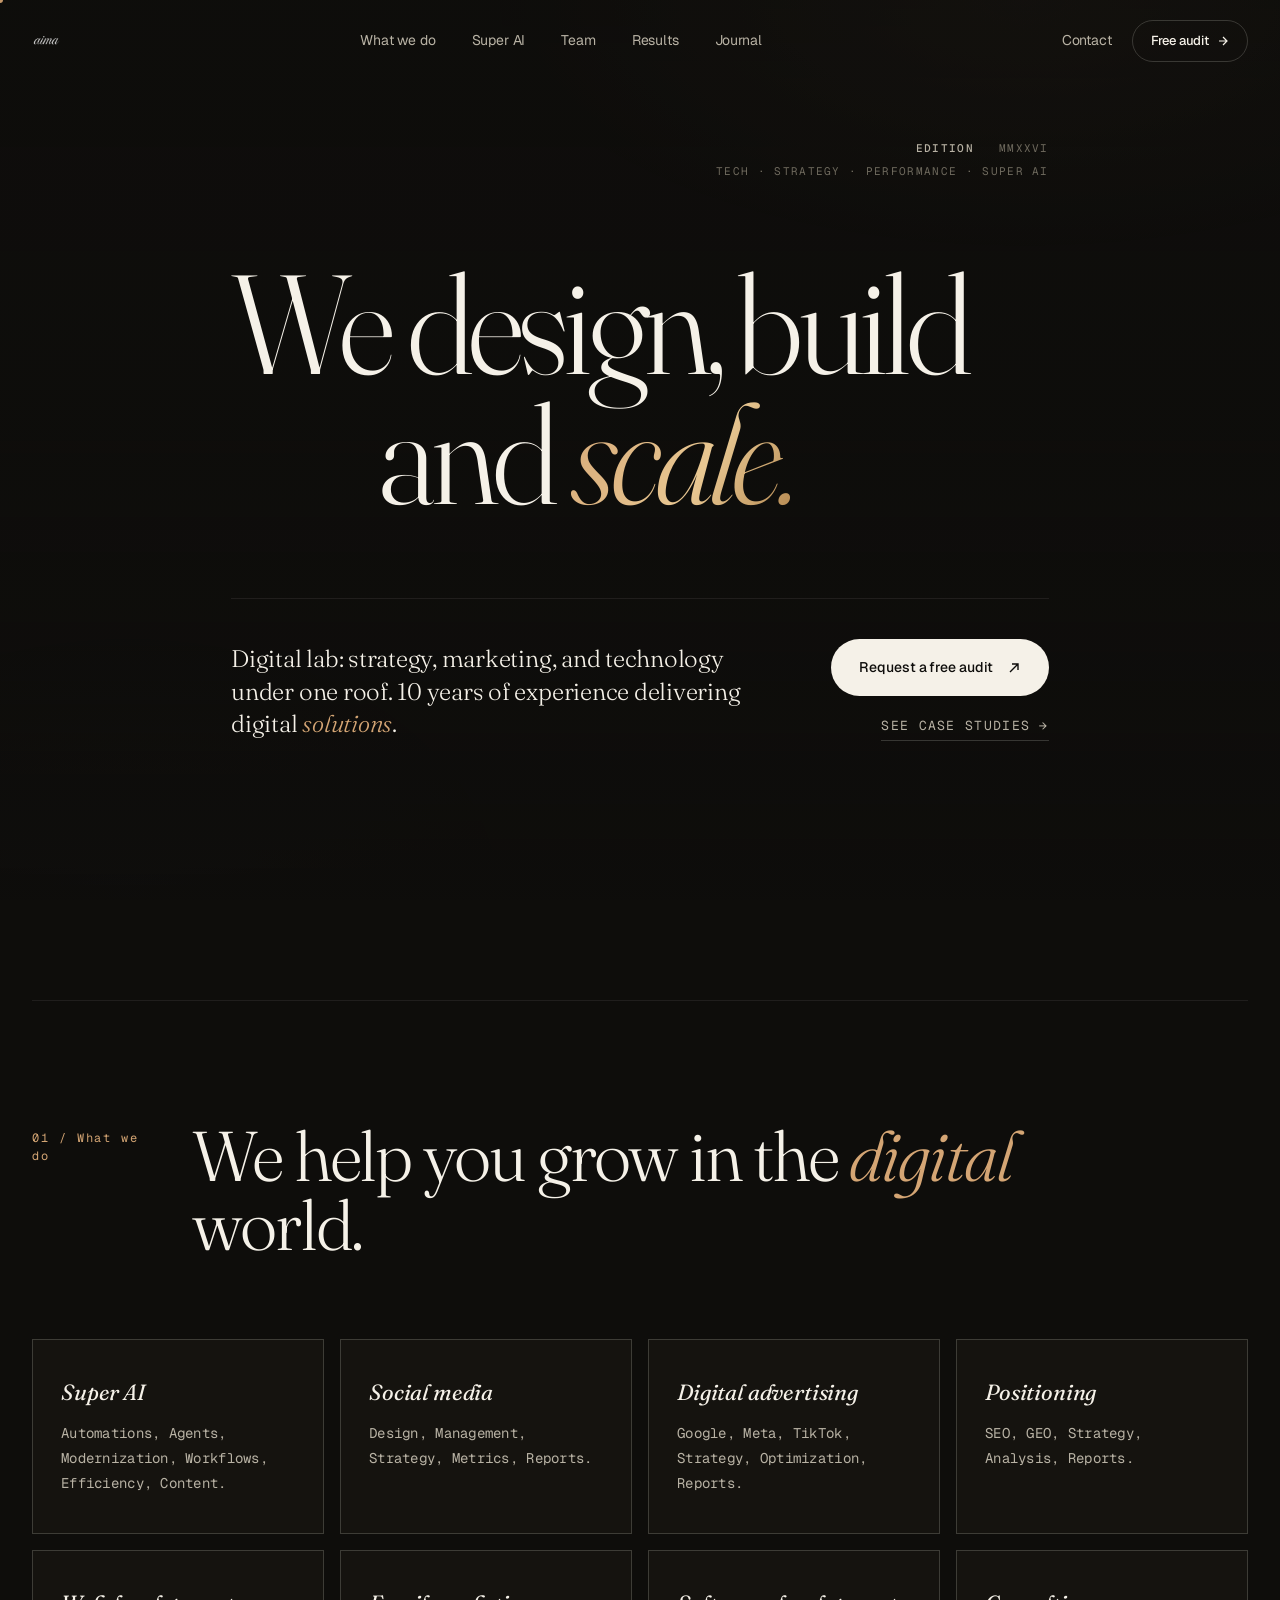
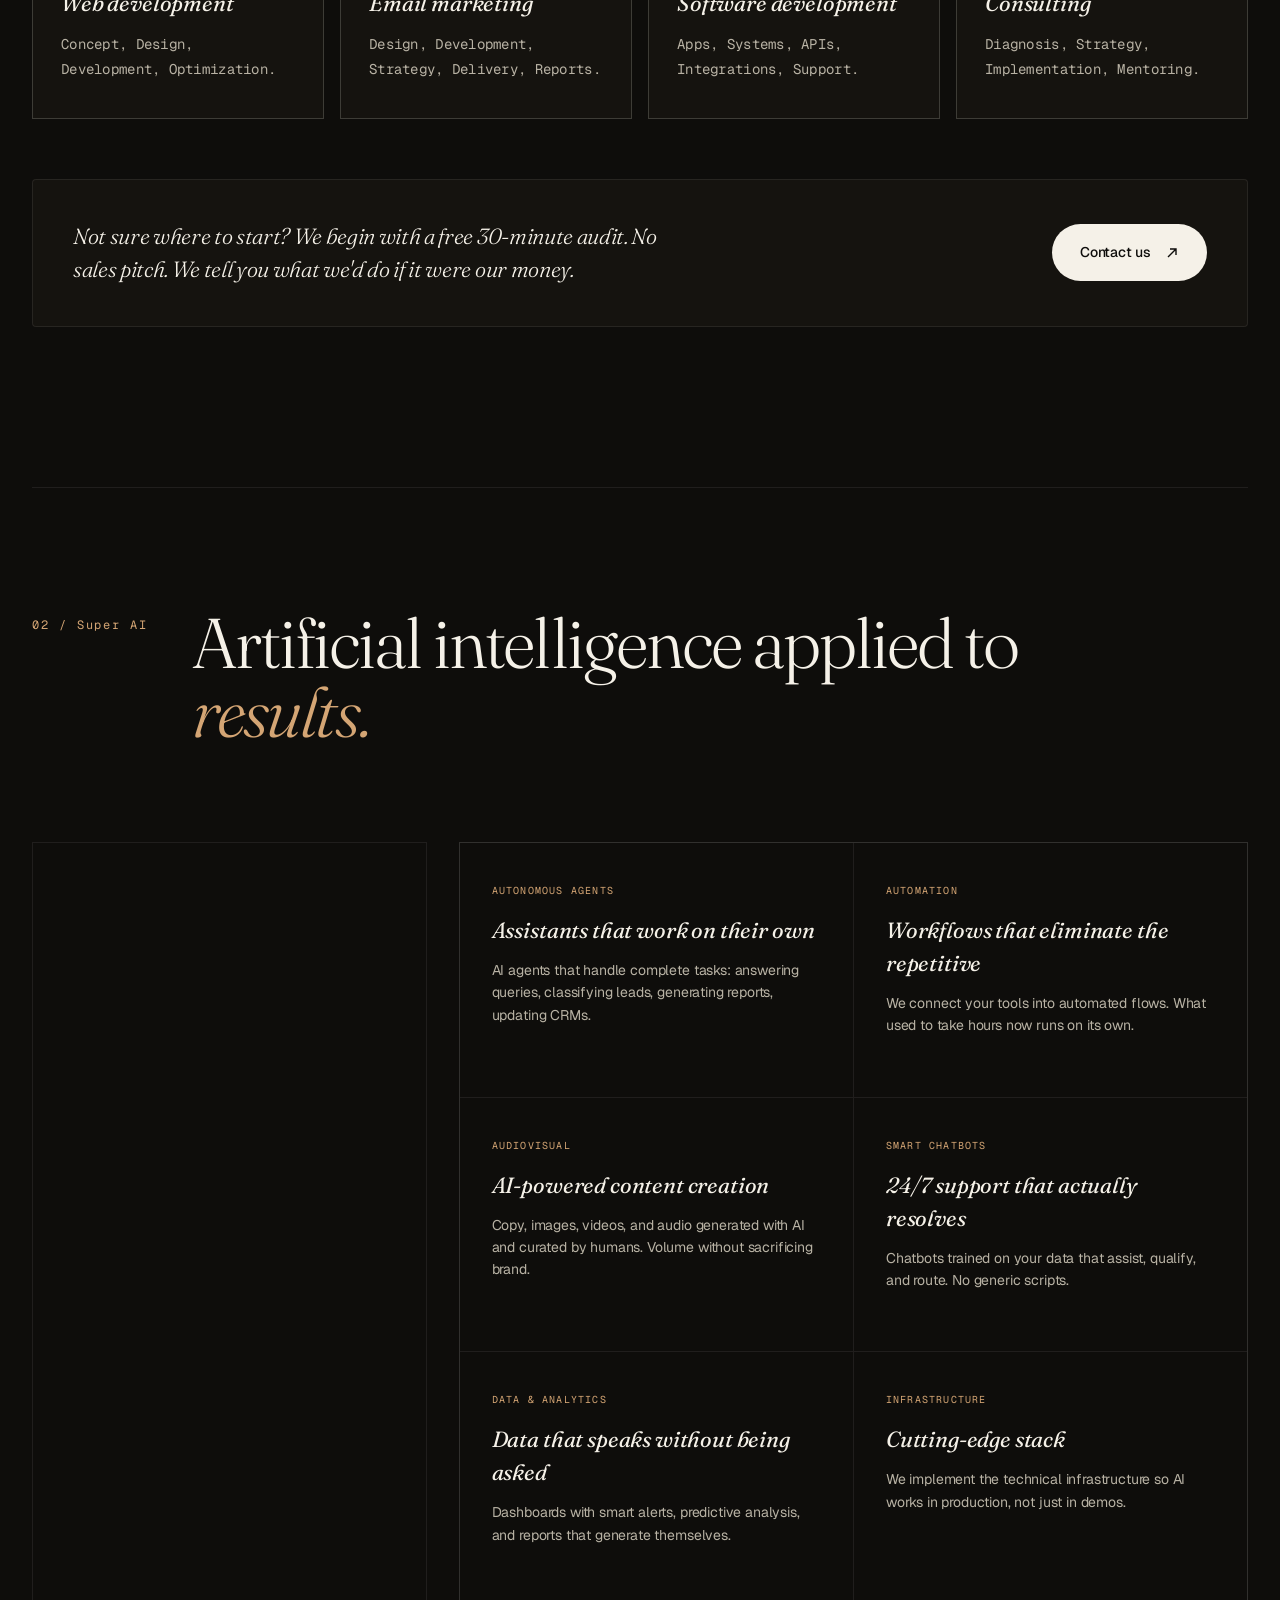
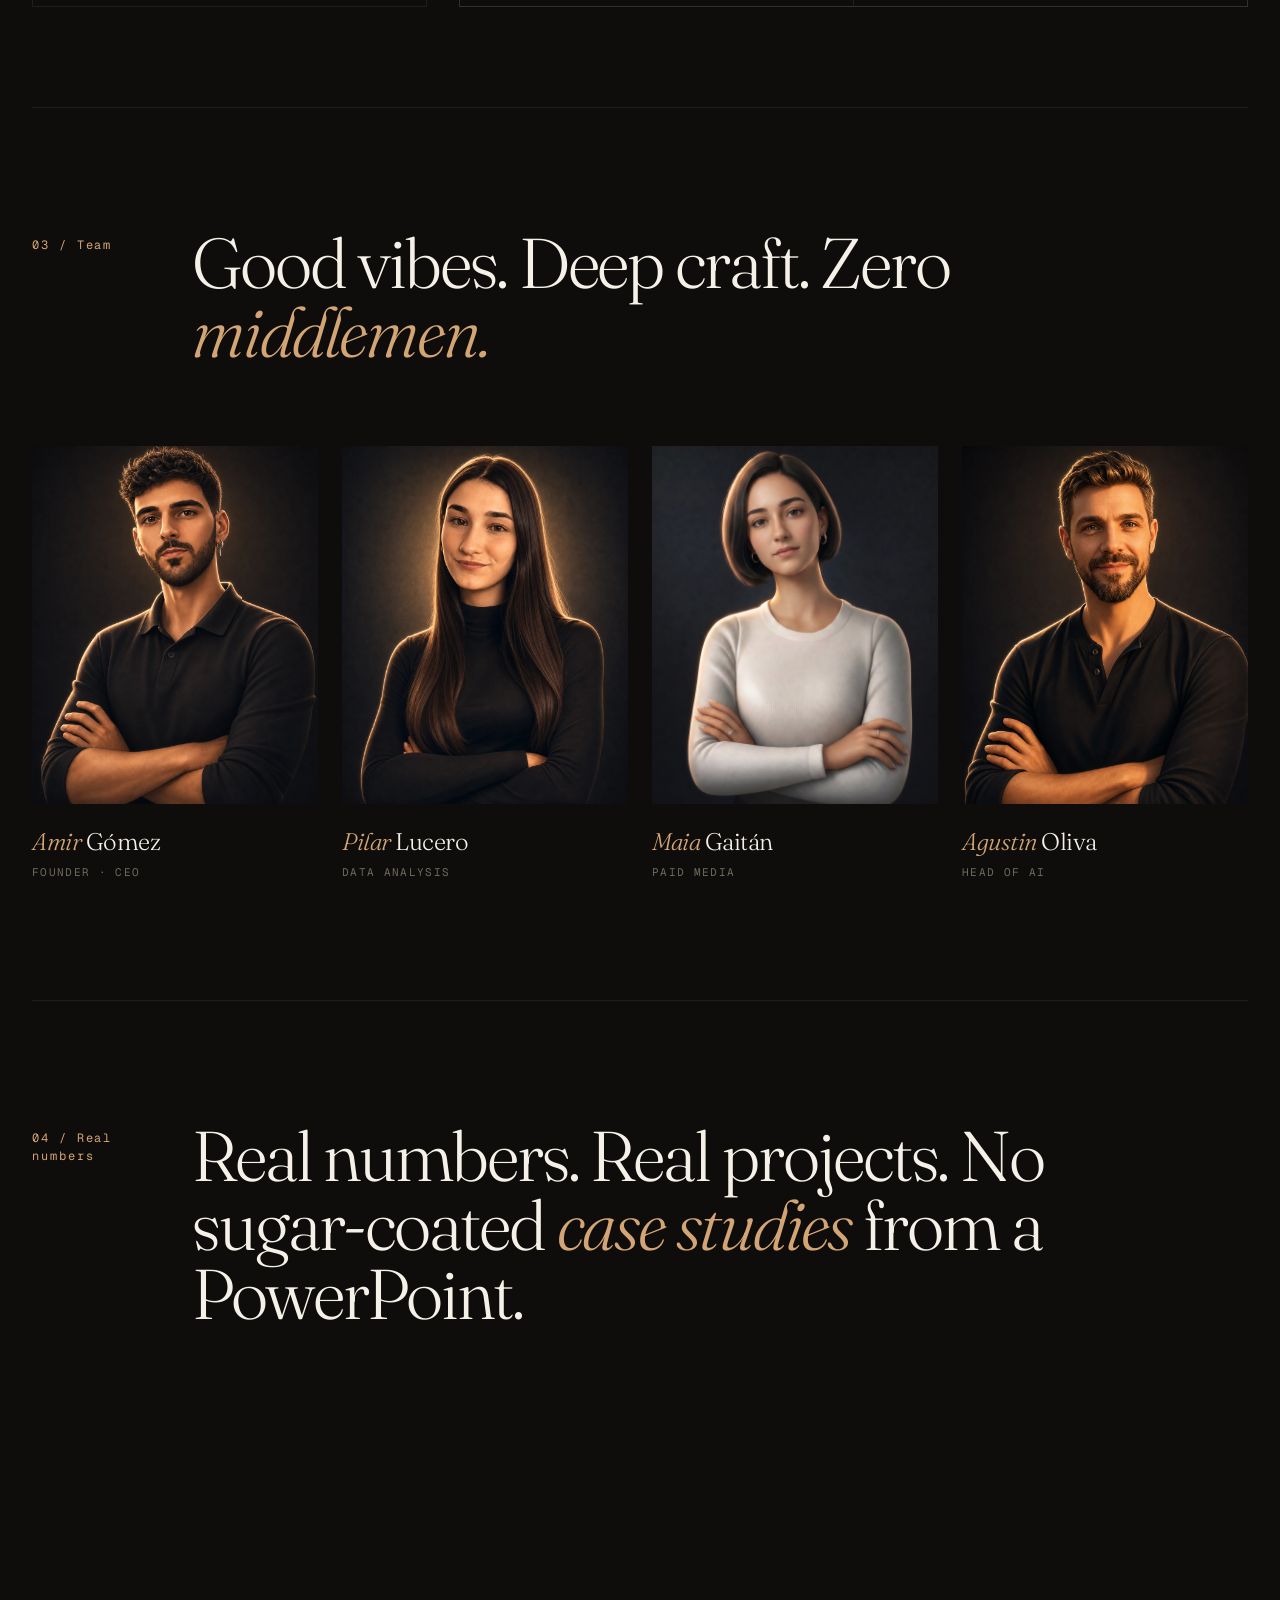
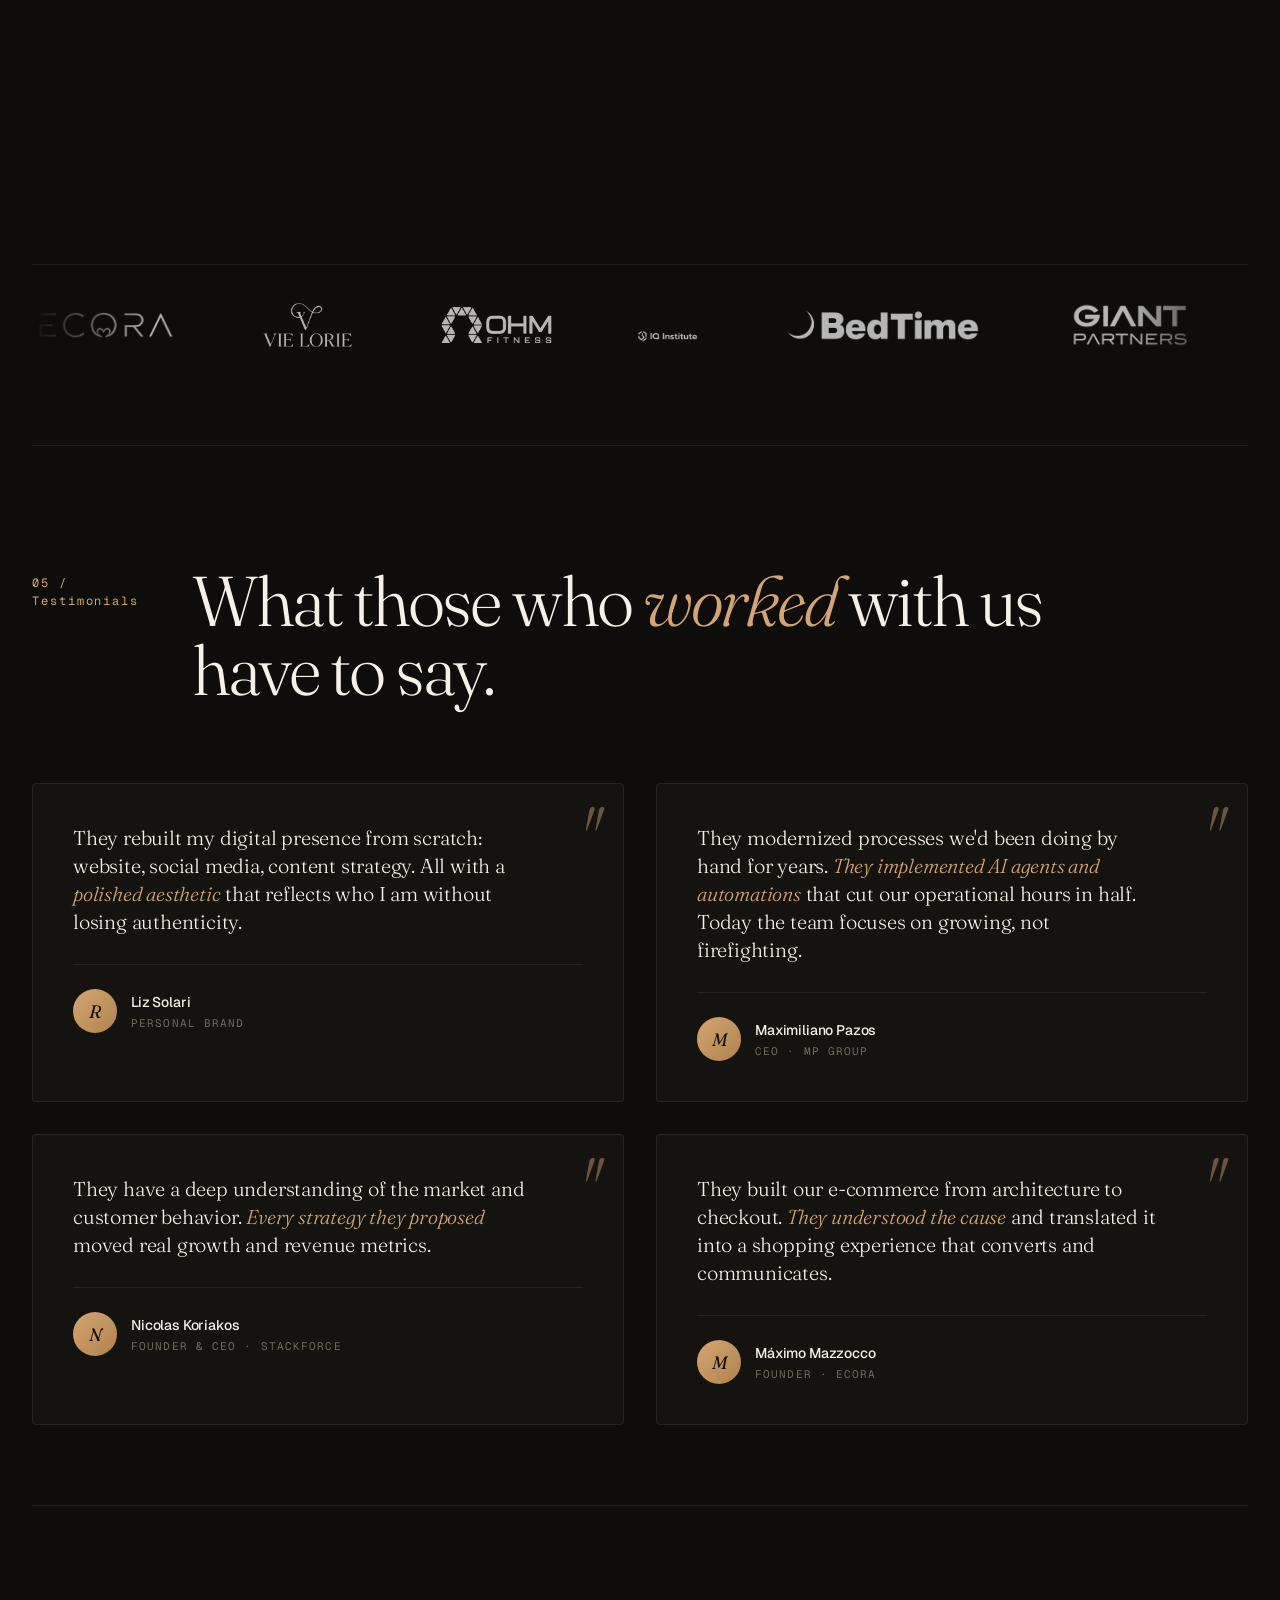
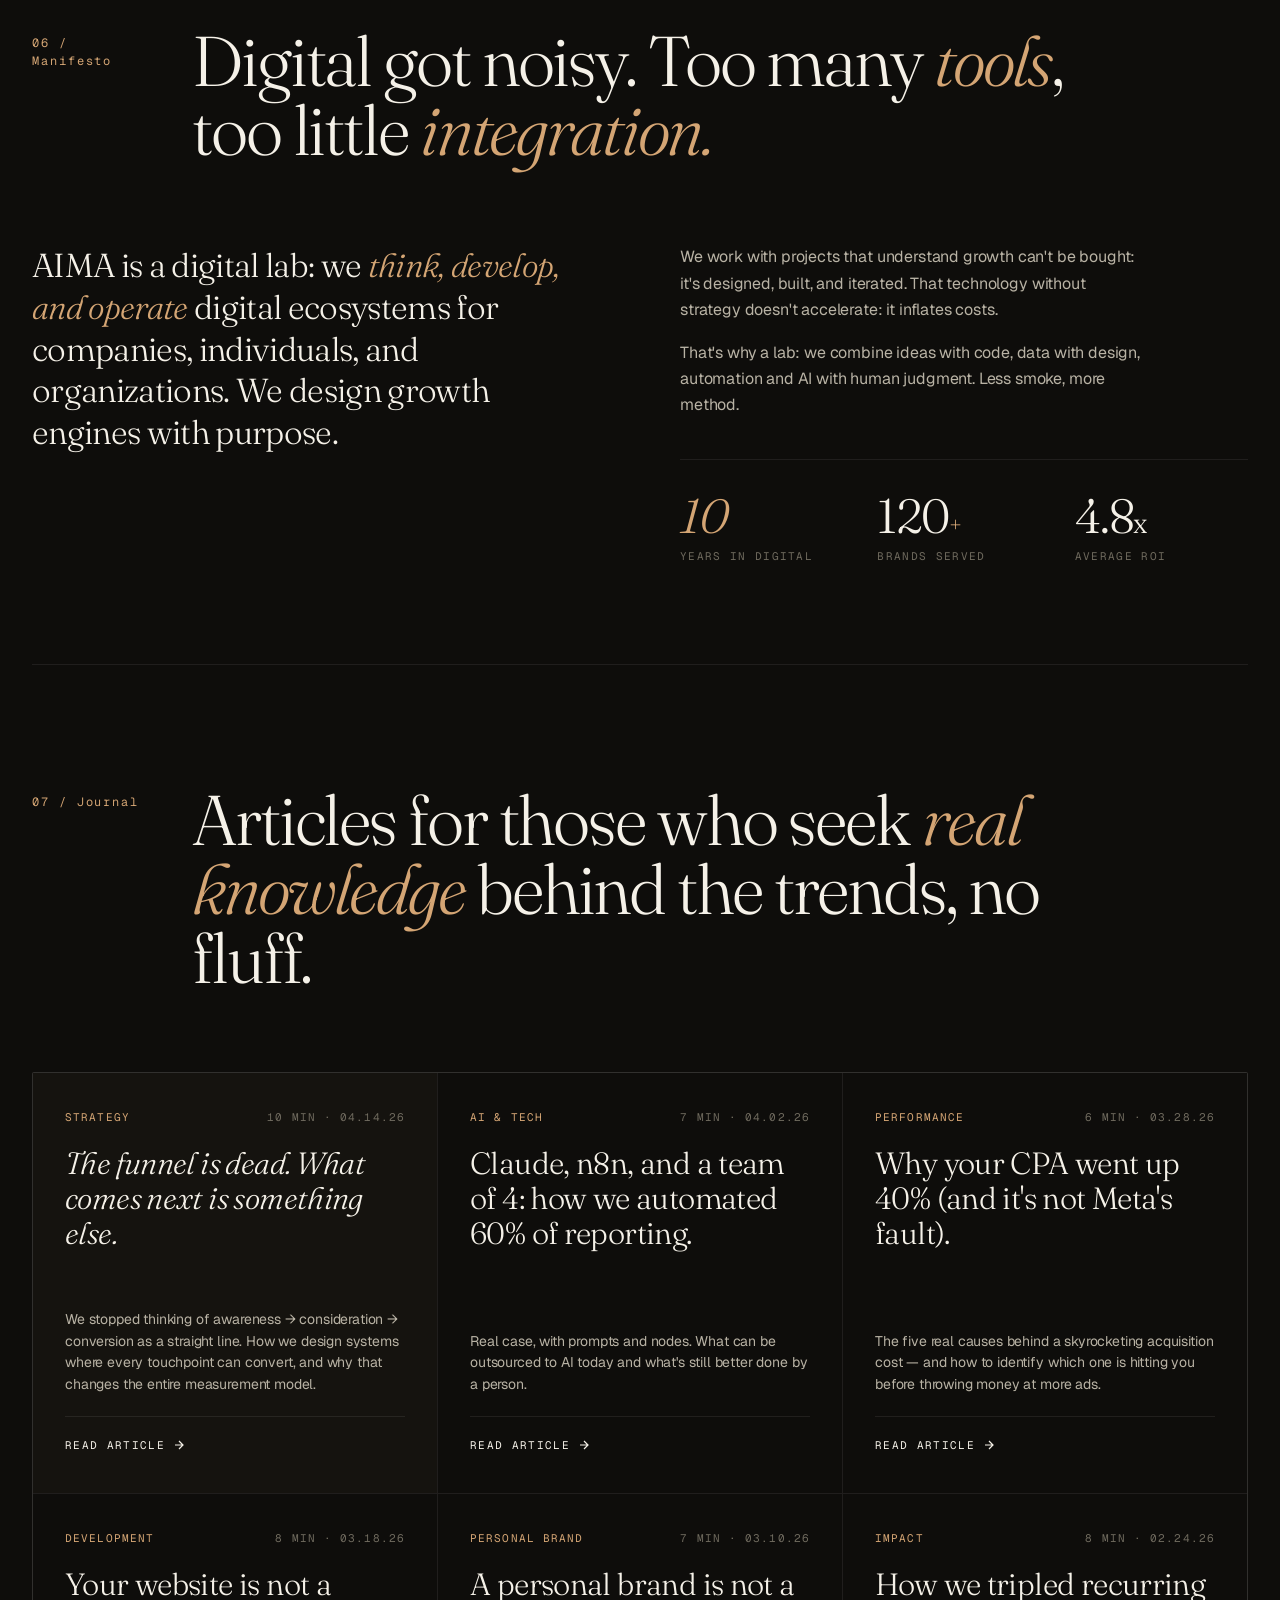
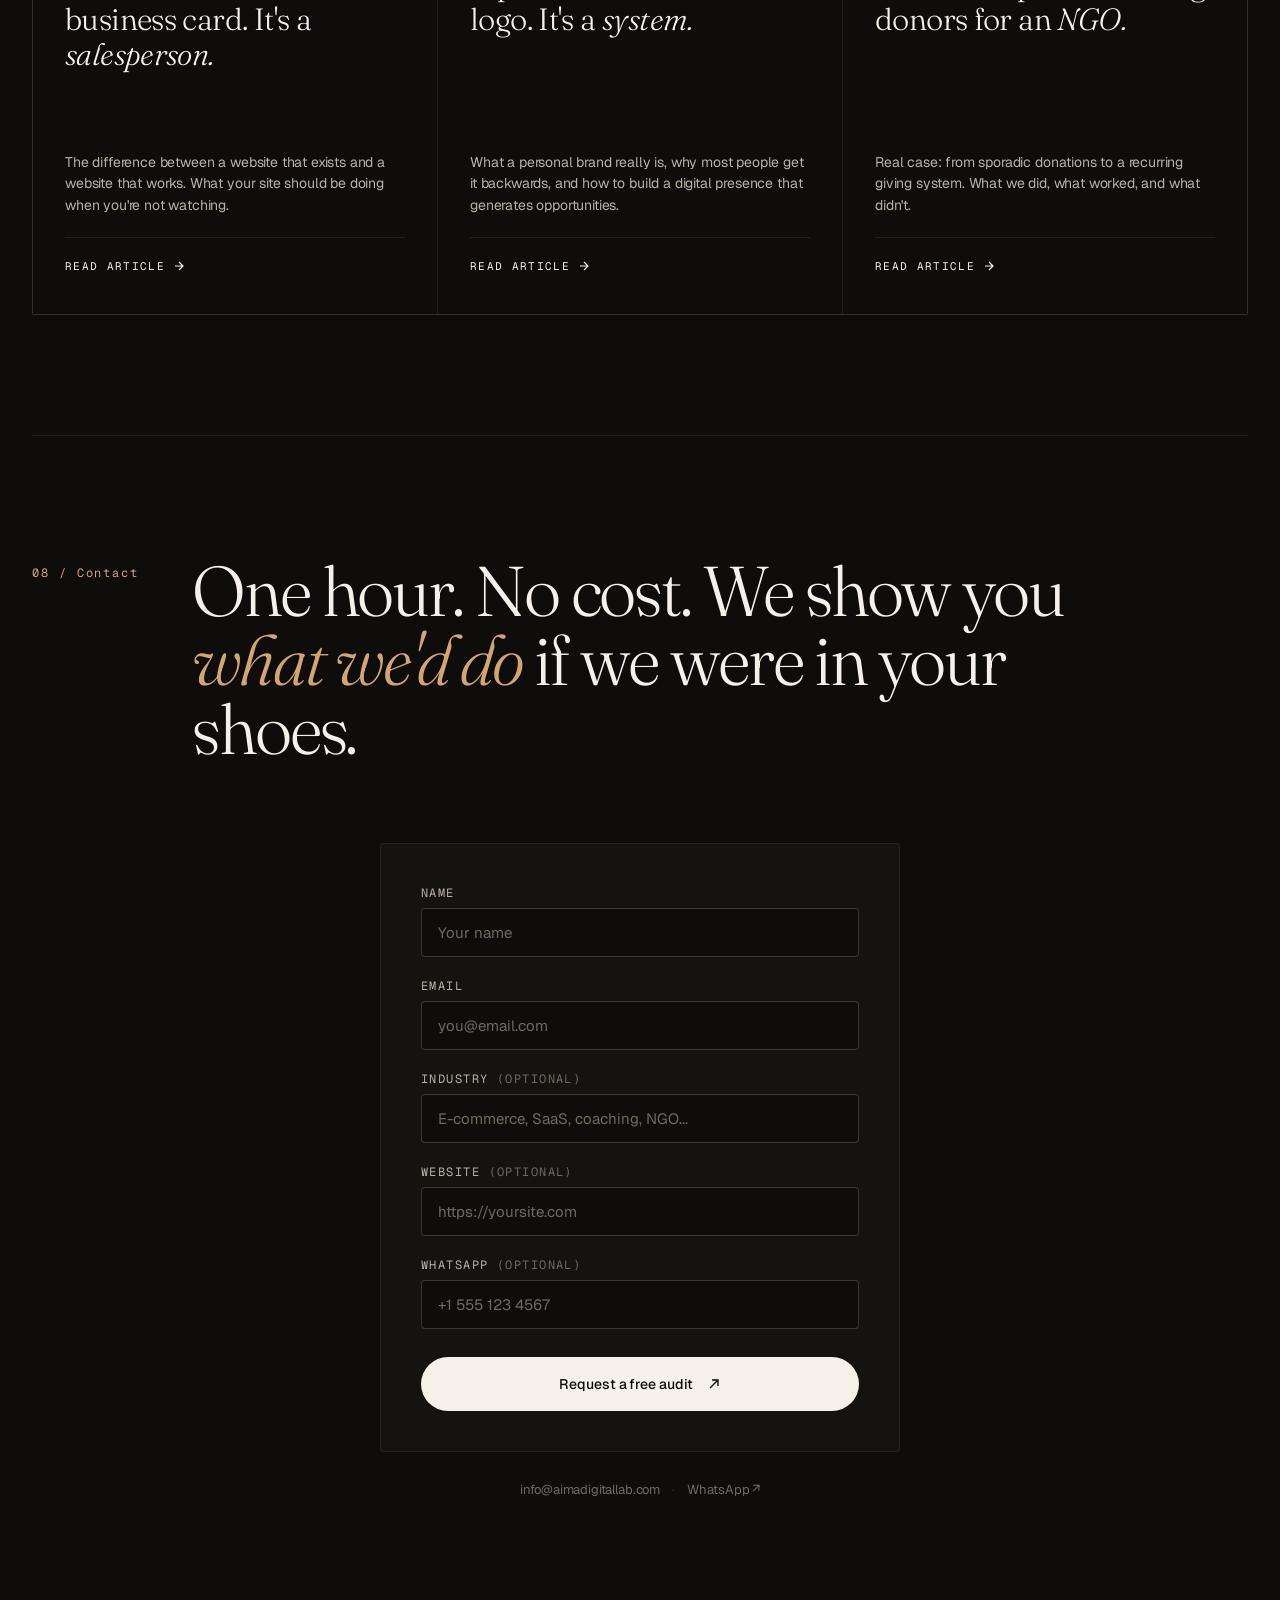
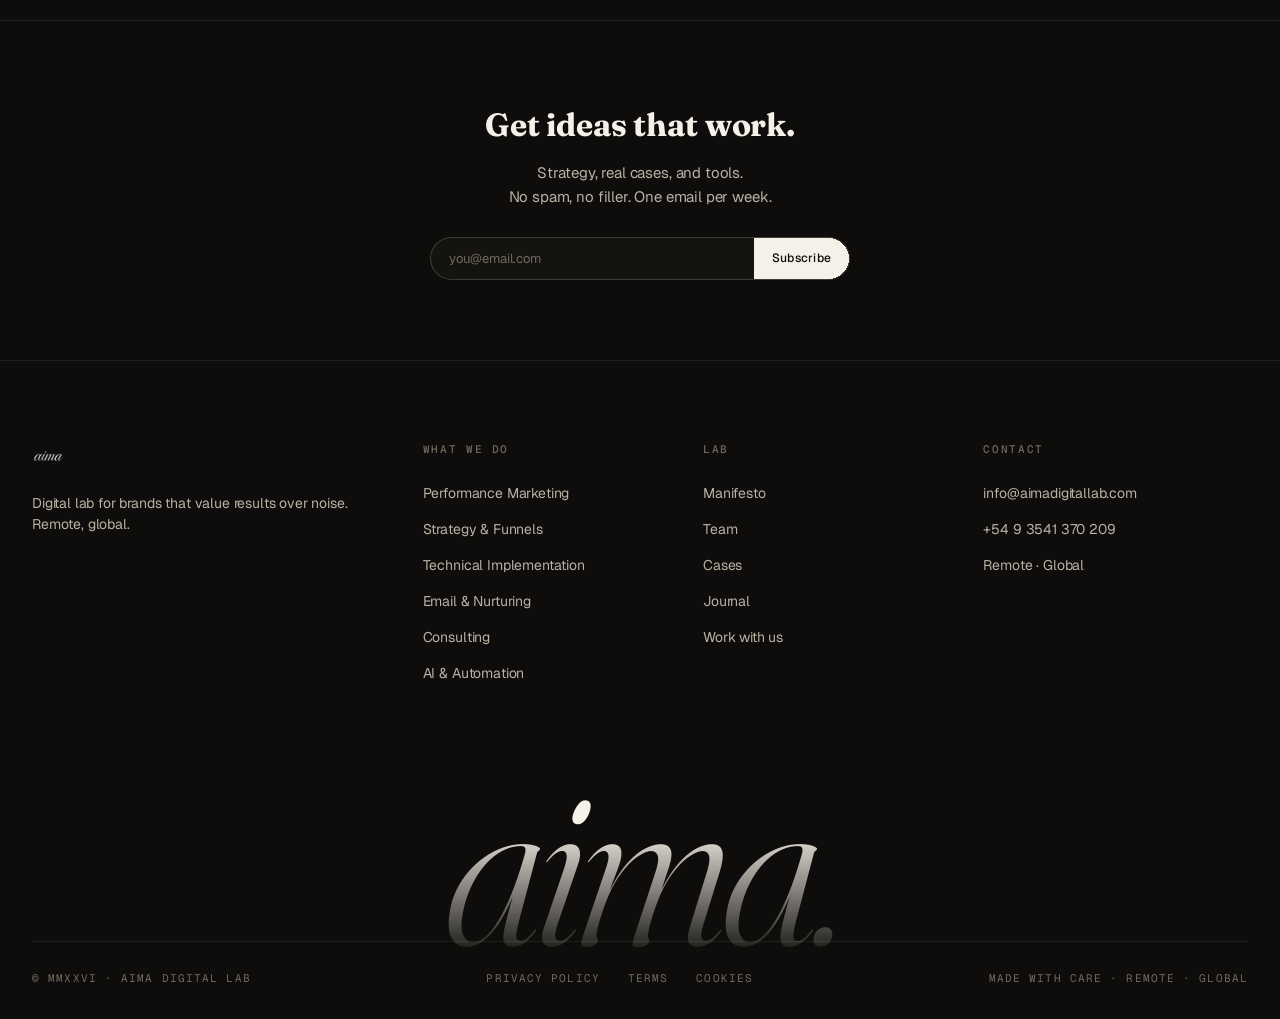
==== commit 8d5a8afc: "content: restaura nombre Liz Solari en testimonios + marca sustentable en caso 03 Co-Authored-By: Cl" ====
--- a/en/index.html
+++ b/en/index.html
@@ -310,7 +310,7 @@
         <div class="caso-num"><em>+210</em><span class="unit">%</span></div>
         <div class="caso-metric">Online sales in 6 months</div>
         <div class="caso-desc">
-          E-commerce development for <strong>Ecora</strong>. Full architecture, optimized checkout, and payment integration.
+          E-commerce development for a <strong>sustainable brand</strong>. Full architecture, optimized checkout, and payment integration.
         </div>
       </div>
 
@@ -363,7 +363,7 @@
         <div class="testimonio-meta">
           <div class="testimonio-avatar">R</div>
           <div>
-            <div class="testimonio-name">Renowned celebrity</div>
+            <div class="testimonio-name">Liz Solari</div>
             <div class="testimonio-role">Personal brand</div>
           </div>
         </div>
--- a/assets/css/styles.css
+++ b/assets/css/styles.css
@@ -893,7 +893,7 @@
 .logos-bar {
   margin: 40px 0 0;
   border-top: 1px solid var(--line);
-  padding: 36px 0;
+  padding: 36px 0 16px;
   overflow: hidden;
   position: relative;
 }
@@ -909,6 +909,7 @@
 .logos-bar::after { right: 0; background: linear-gradient(-90deg, var(--bg), transparent); }
 .logos-track {
   display: flex;
+  align-items: center;
   gap: 80px;
   animation: marquee 40s linear infinite;
   width: max-content;
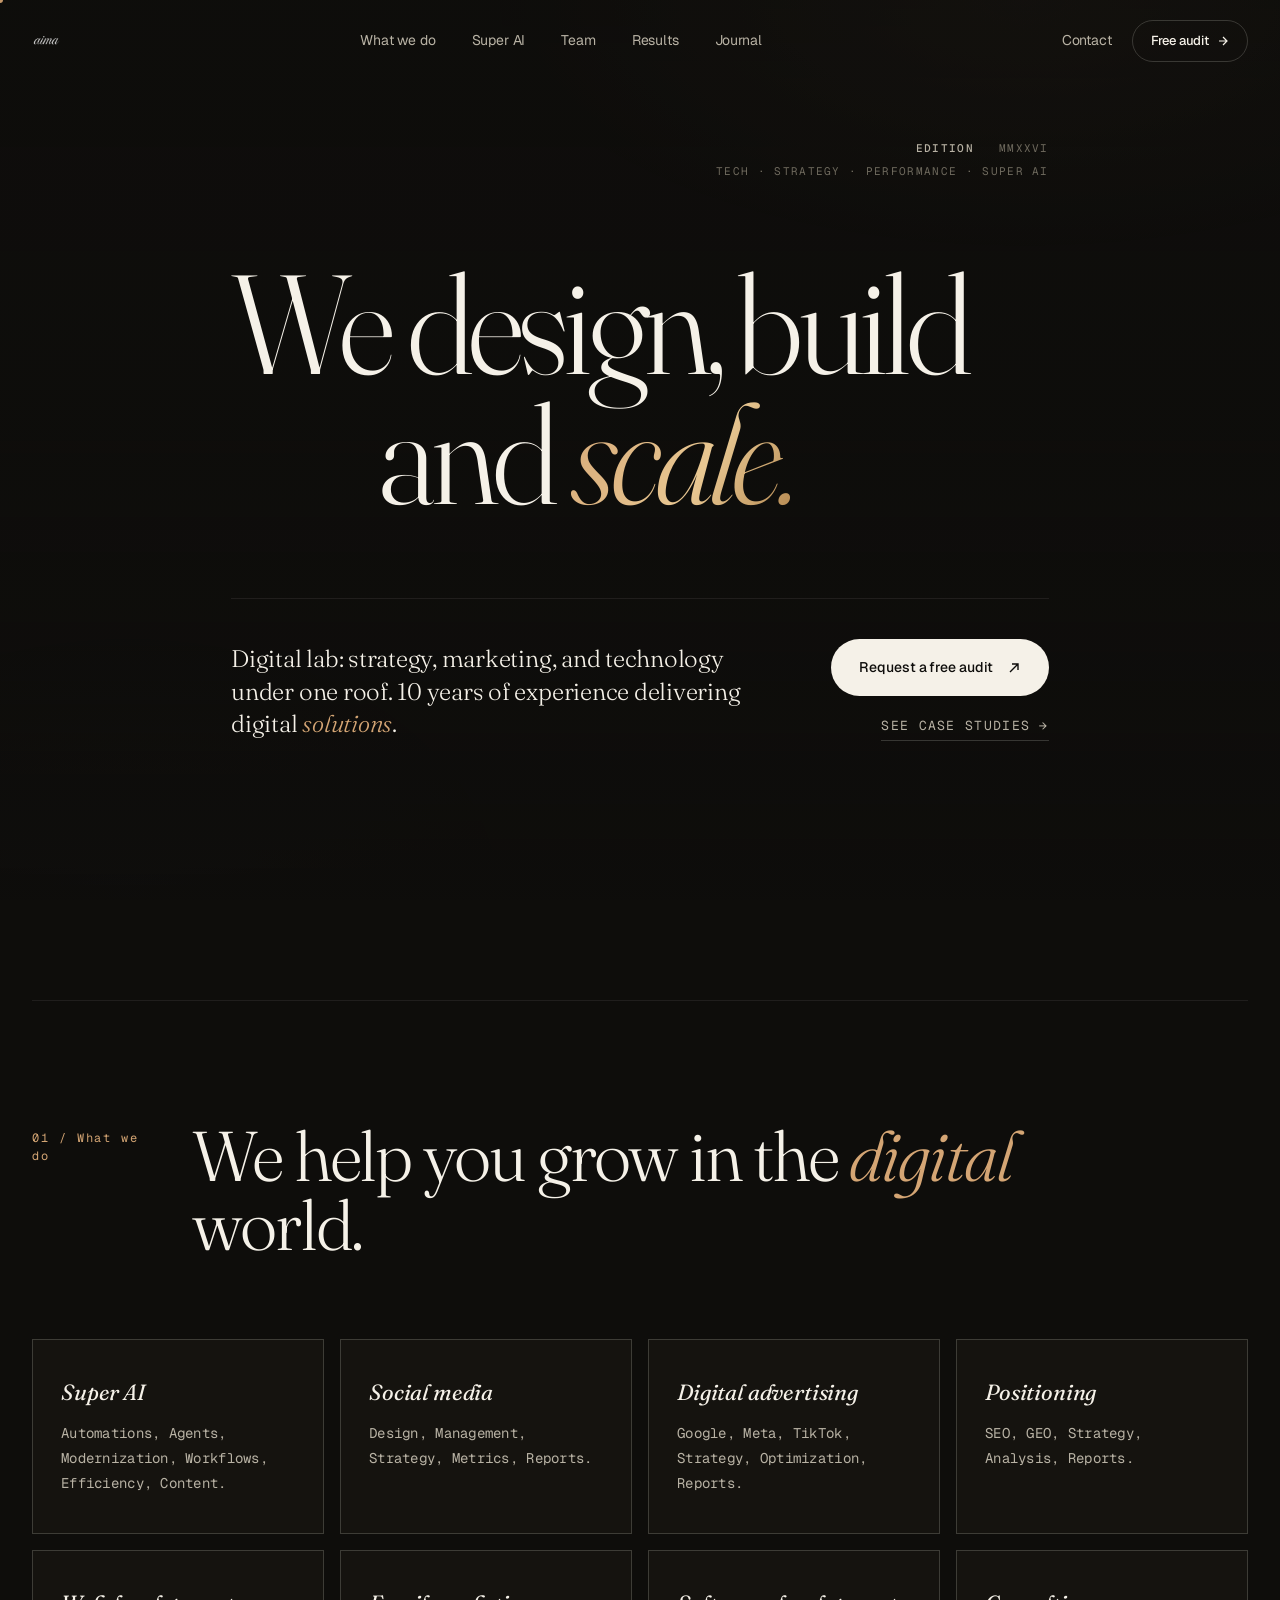
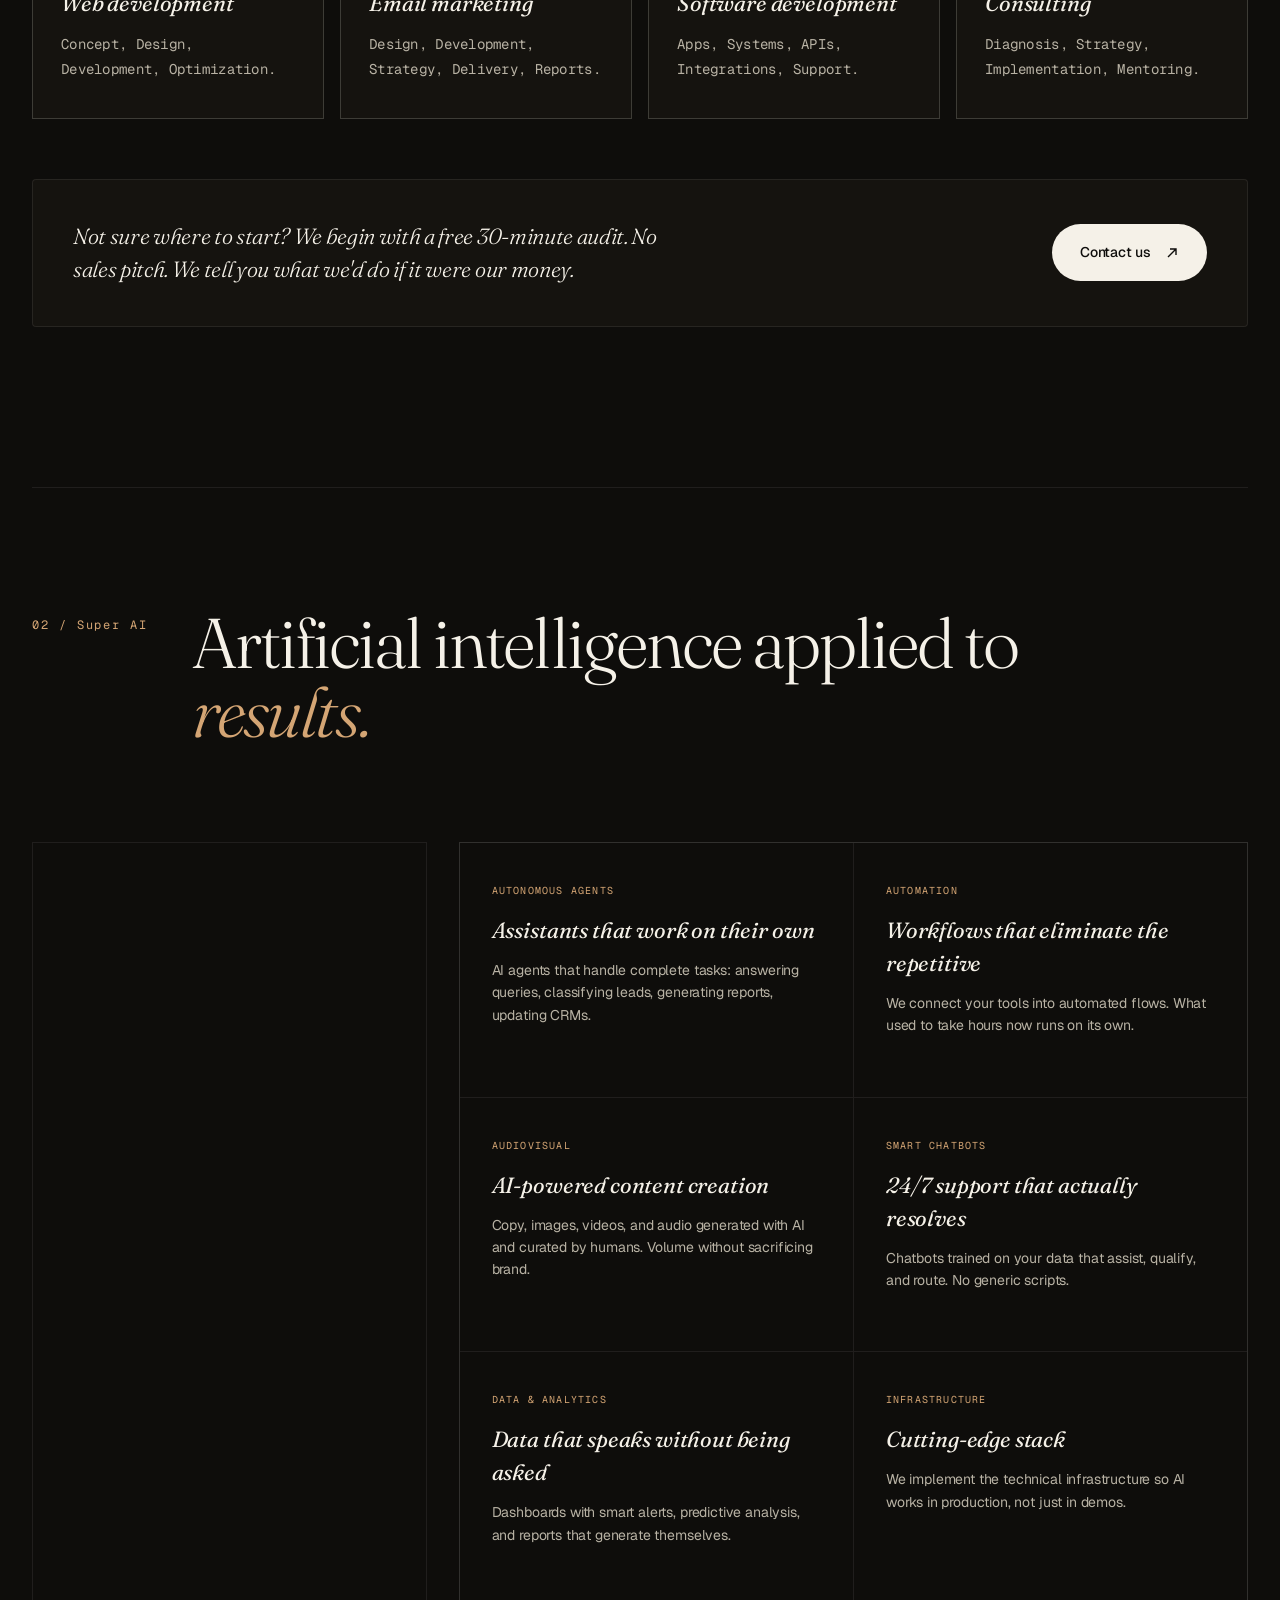
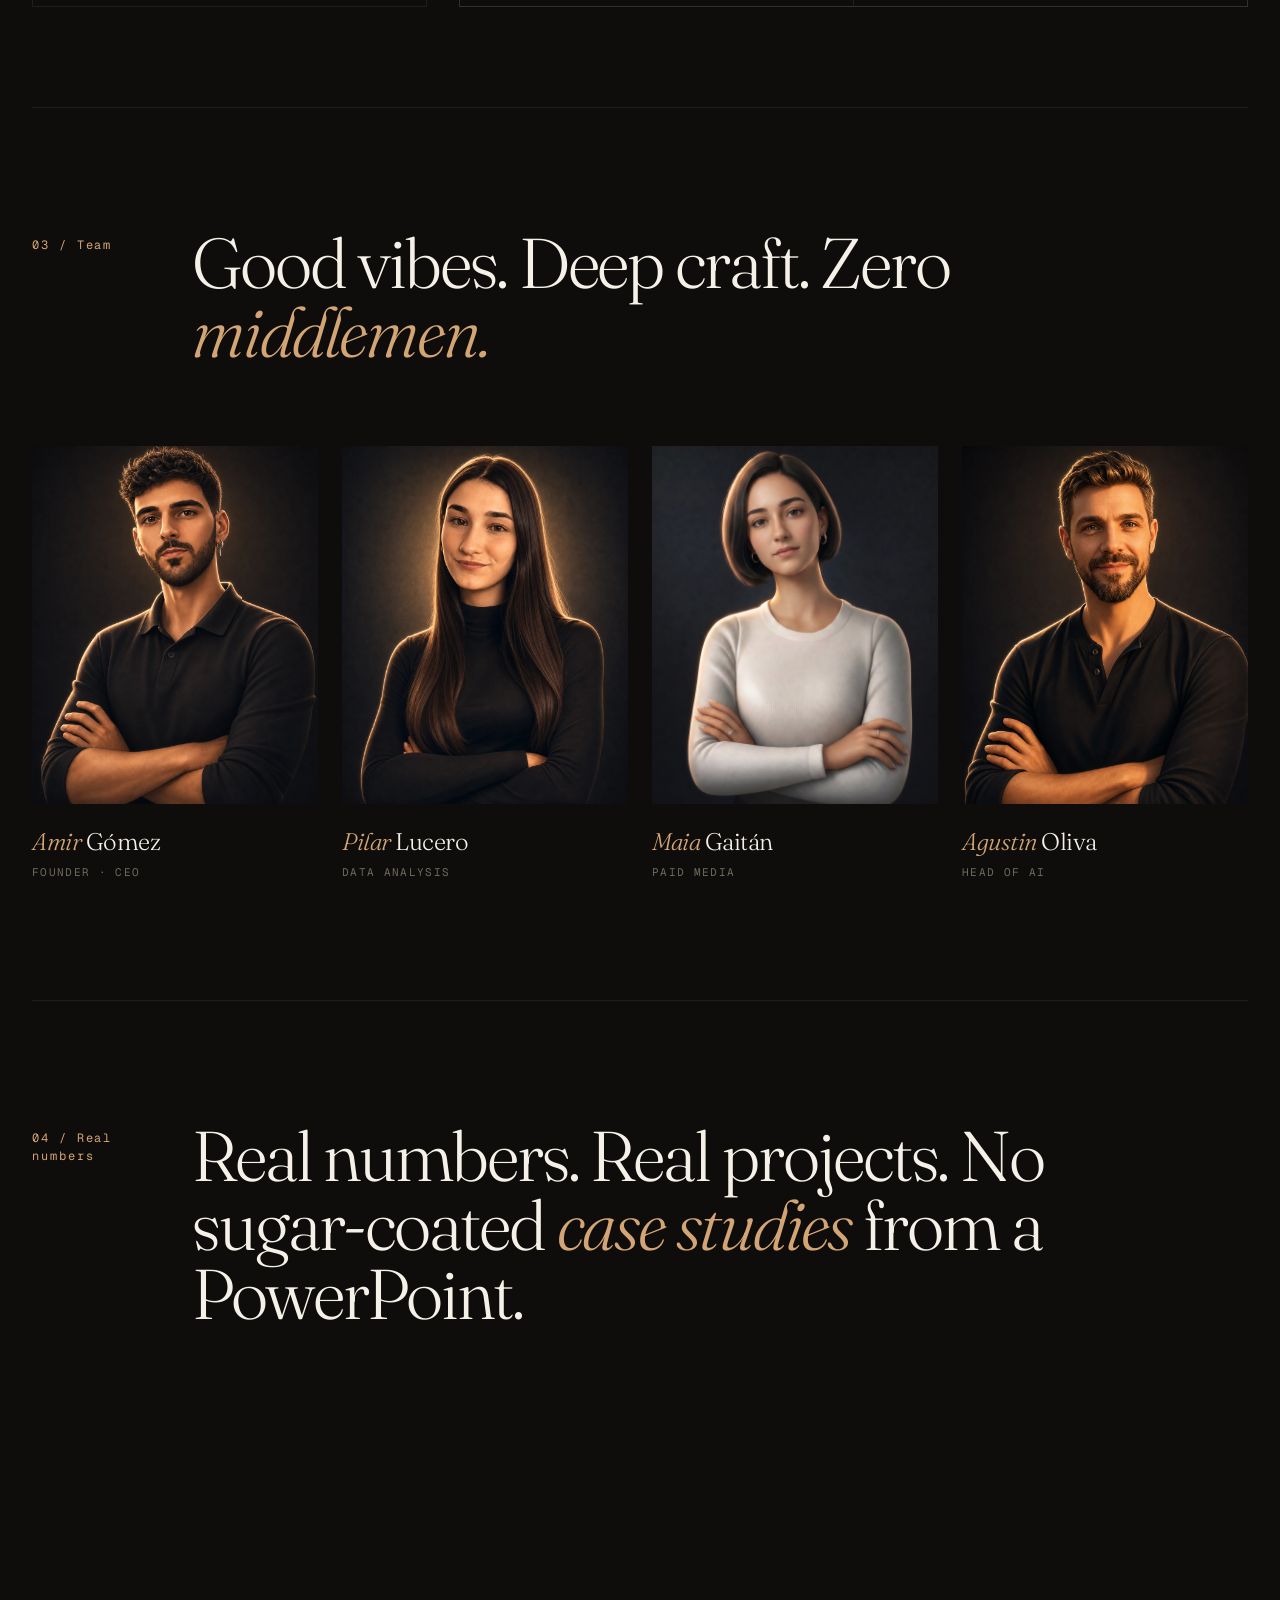
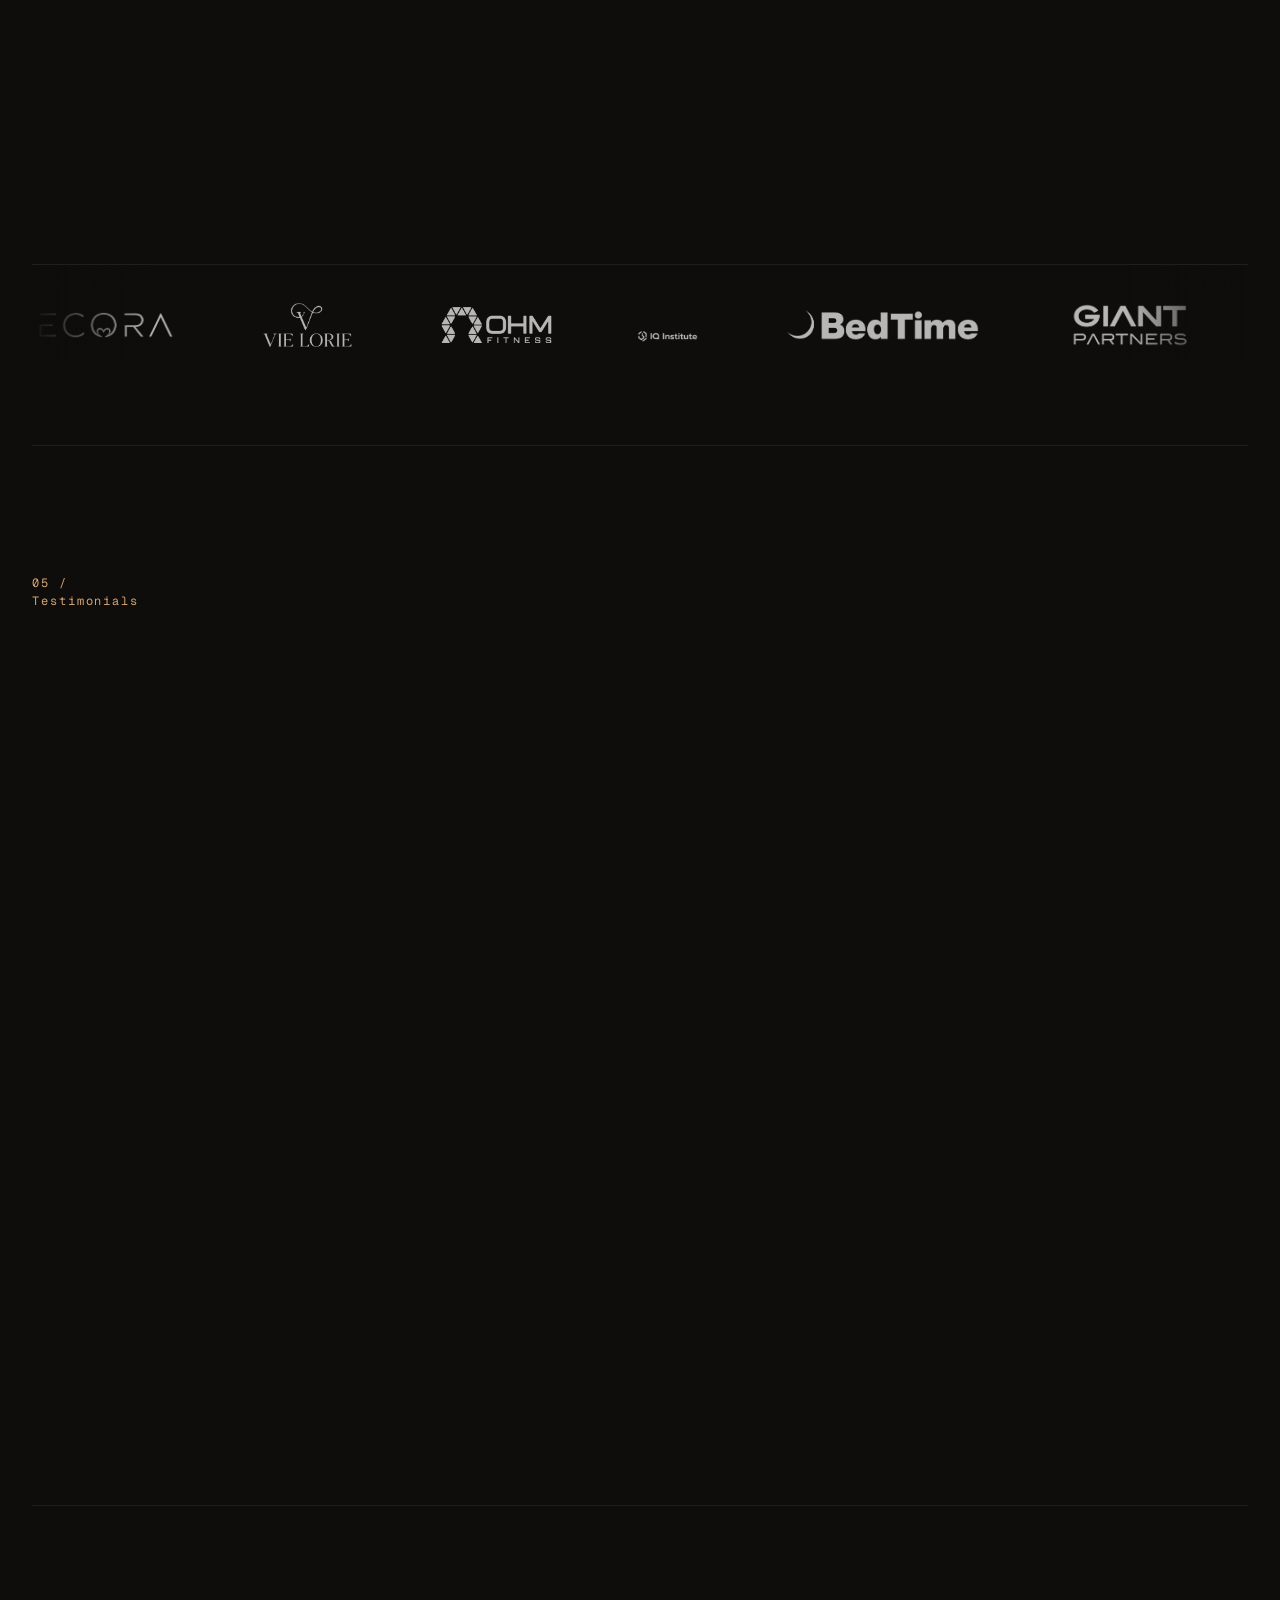
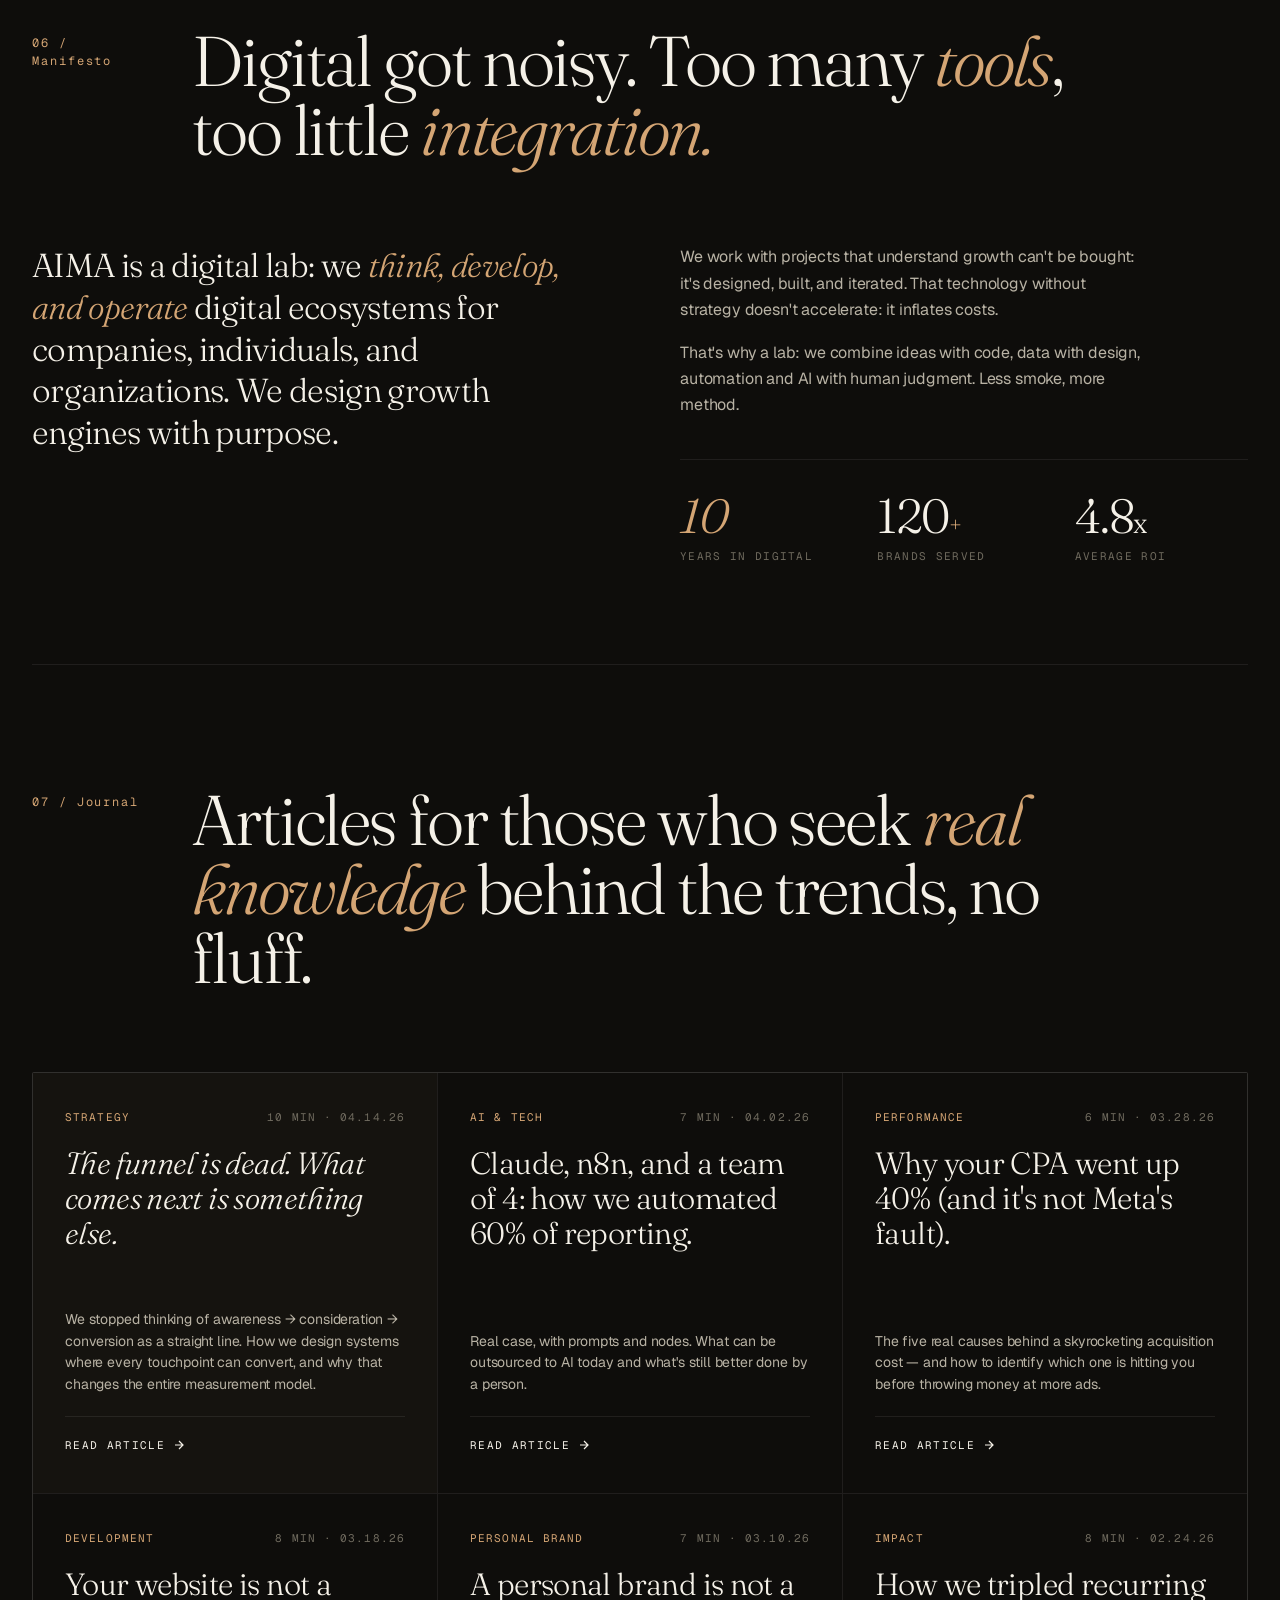
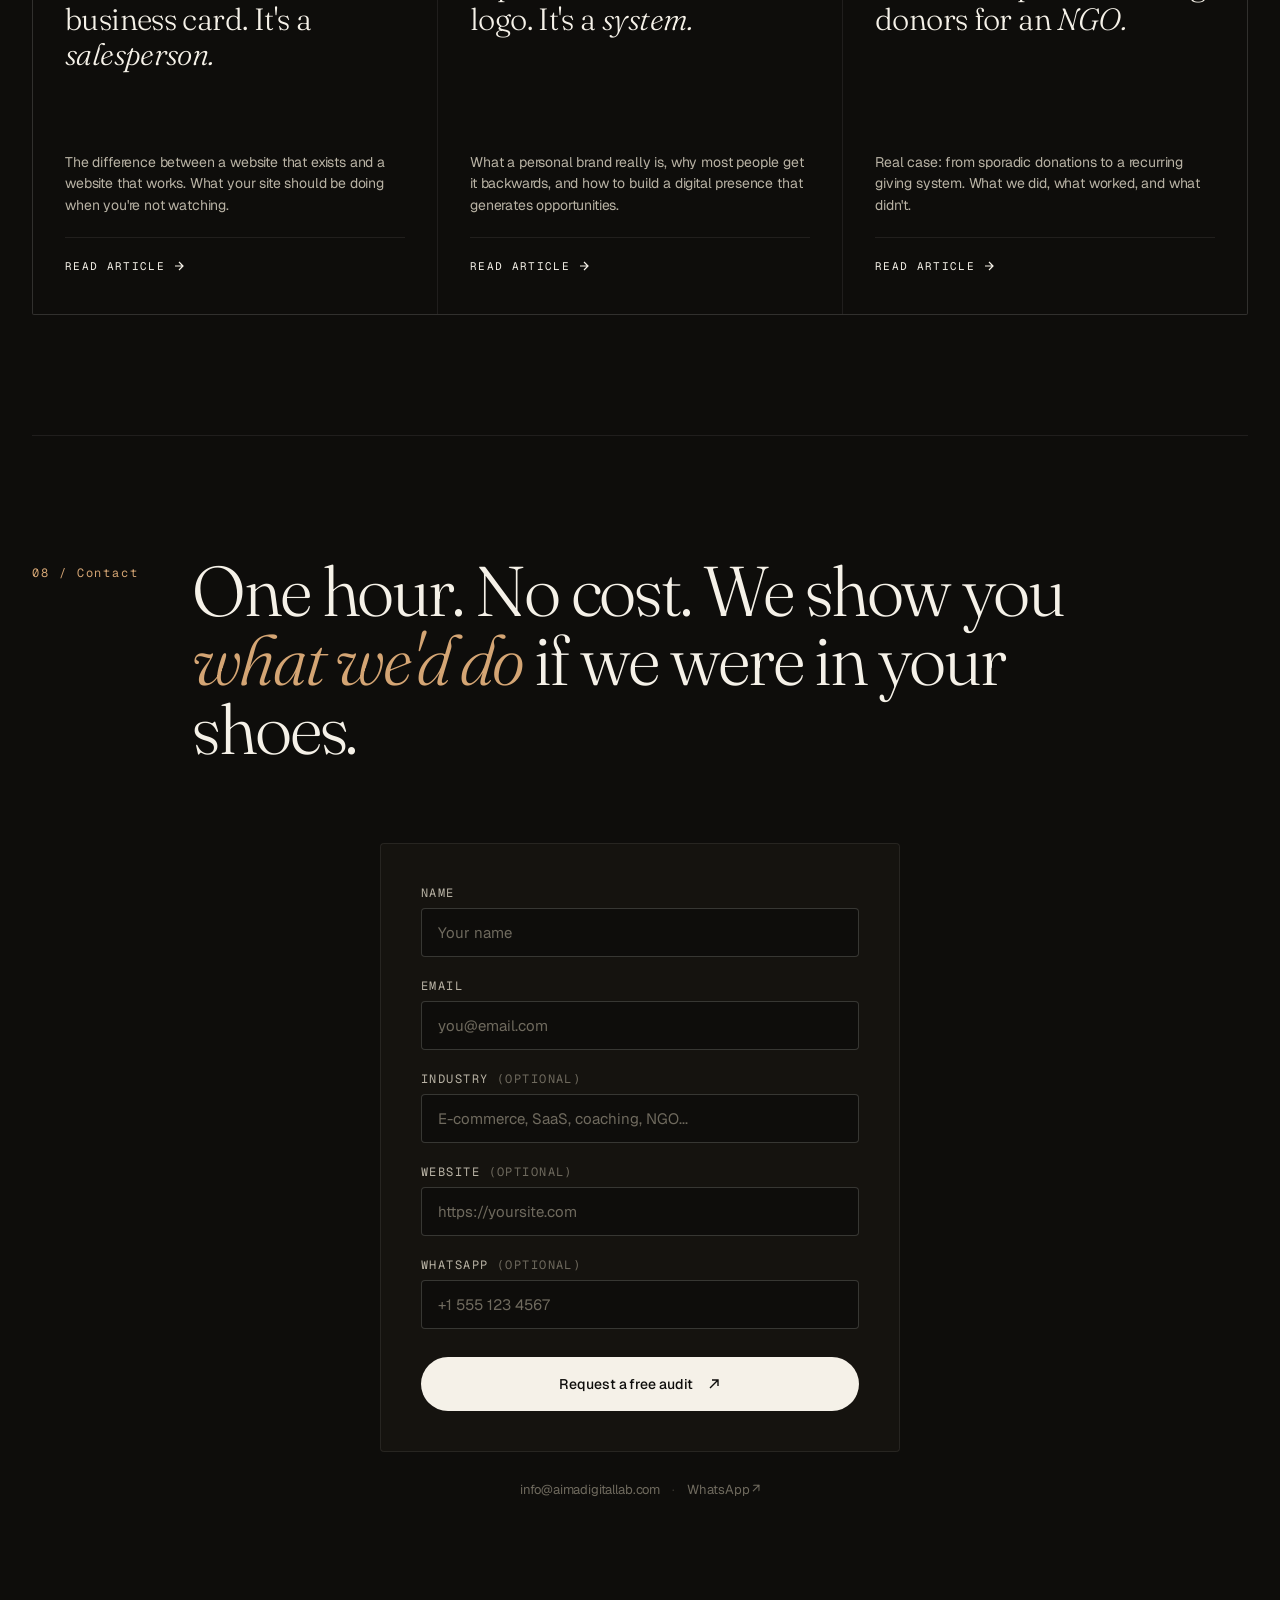
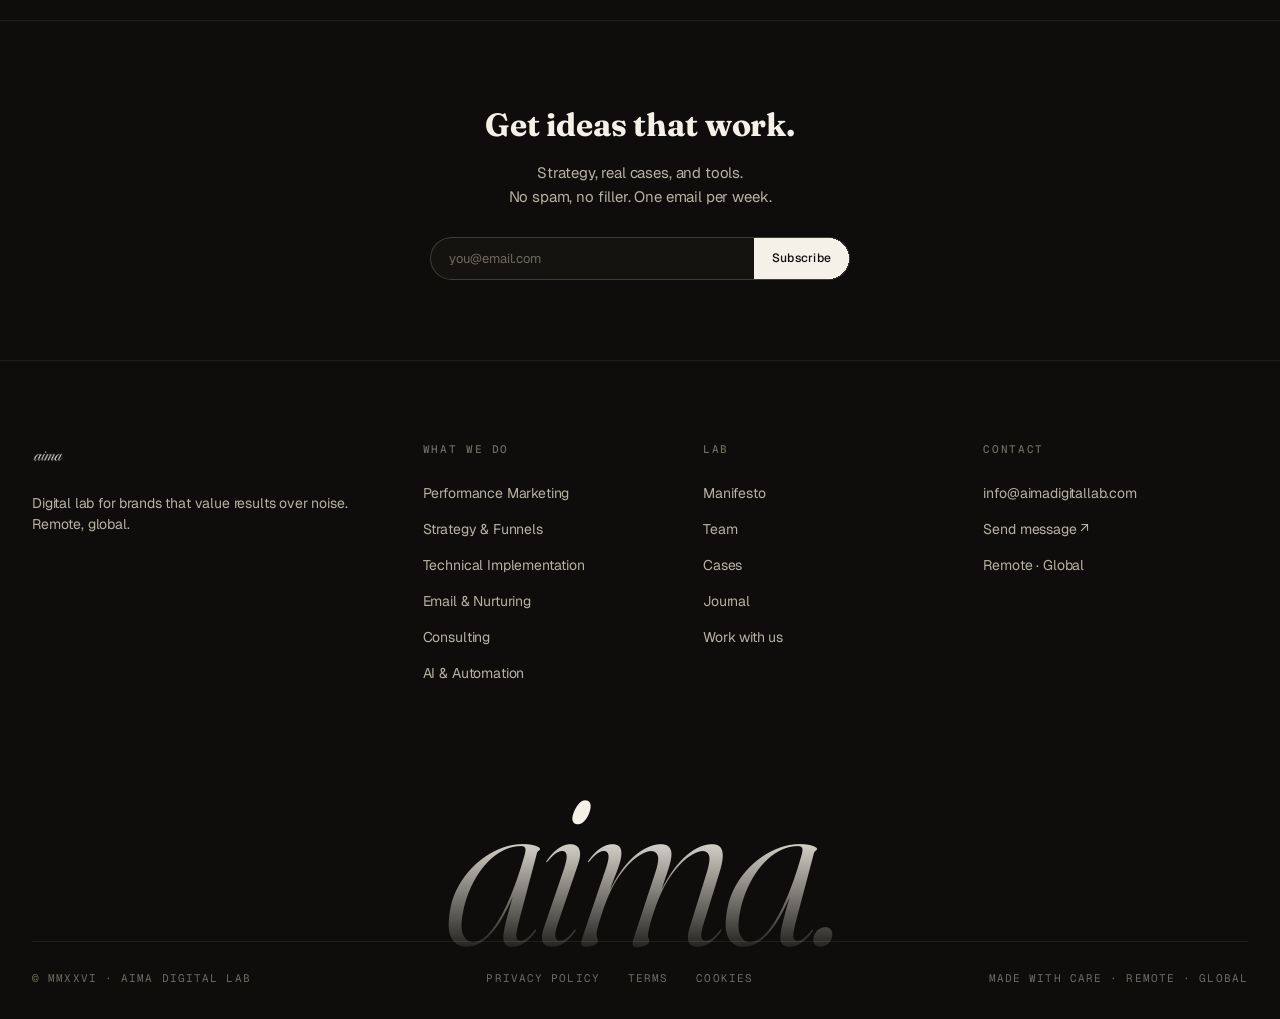
==== commit e669edd6: "content: WhatsApp footer dice 'Enviar mensaje' en lugar del número Co-Authored-By: Claude Opus 4.6 (" ====
--- a/en/index.html
+++ b/en/index.html
@@ -656,7 +656,7 @@
         <h5>Contact</h5>
         <ul>
           <li><a href="mailto:info@aimadigitallab.com">info@aimadigitallab.com</a></li>
-          <li><a href="https://wa.me/5493541370209">+54 9 3541 370 209</a></li>
+          <li><a href="https://wa.me/5493541370209" target="_blank">Send message ↗</a></li>
           <li><a href="#">Remote · Global</a></li>
         </ul>
       </div>
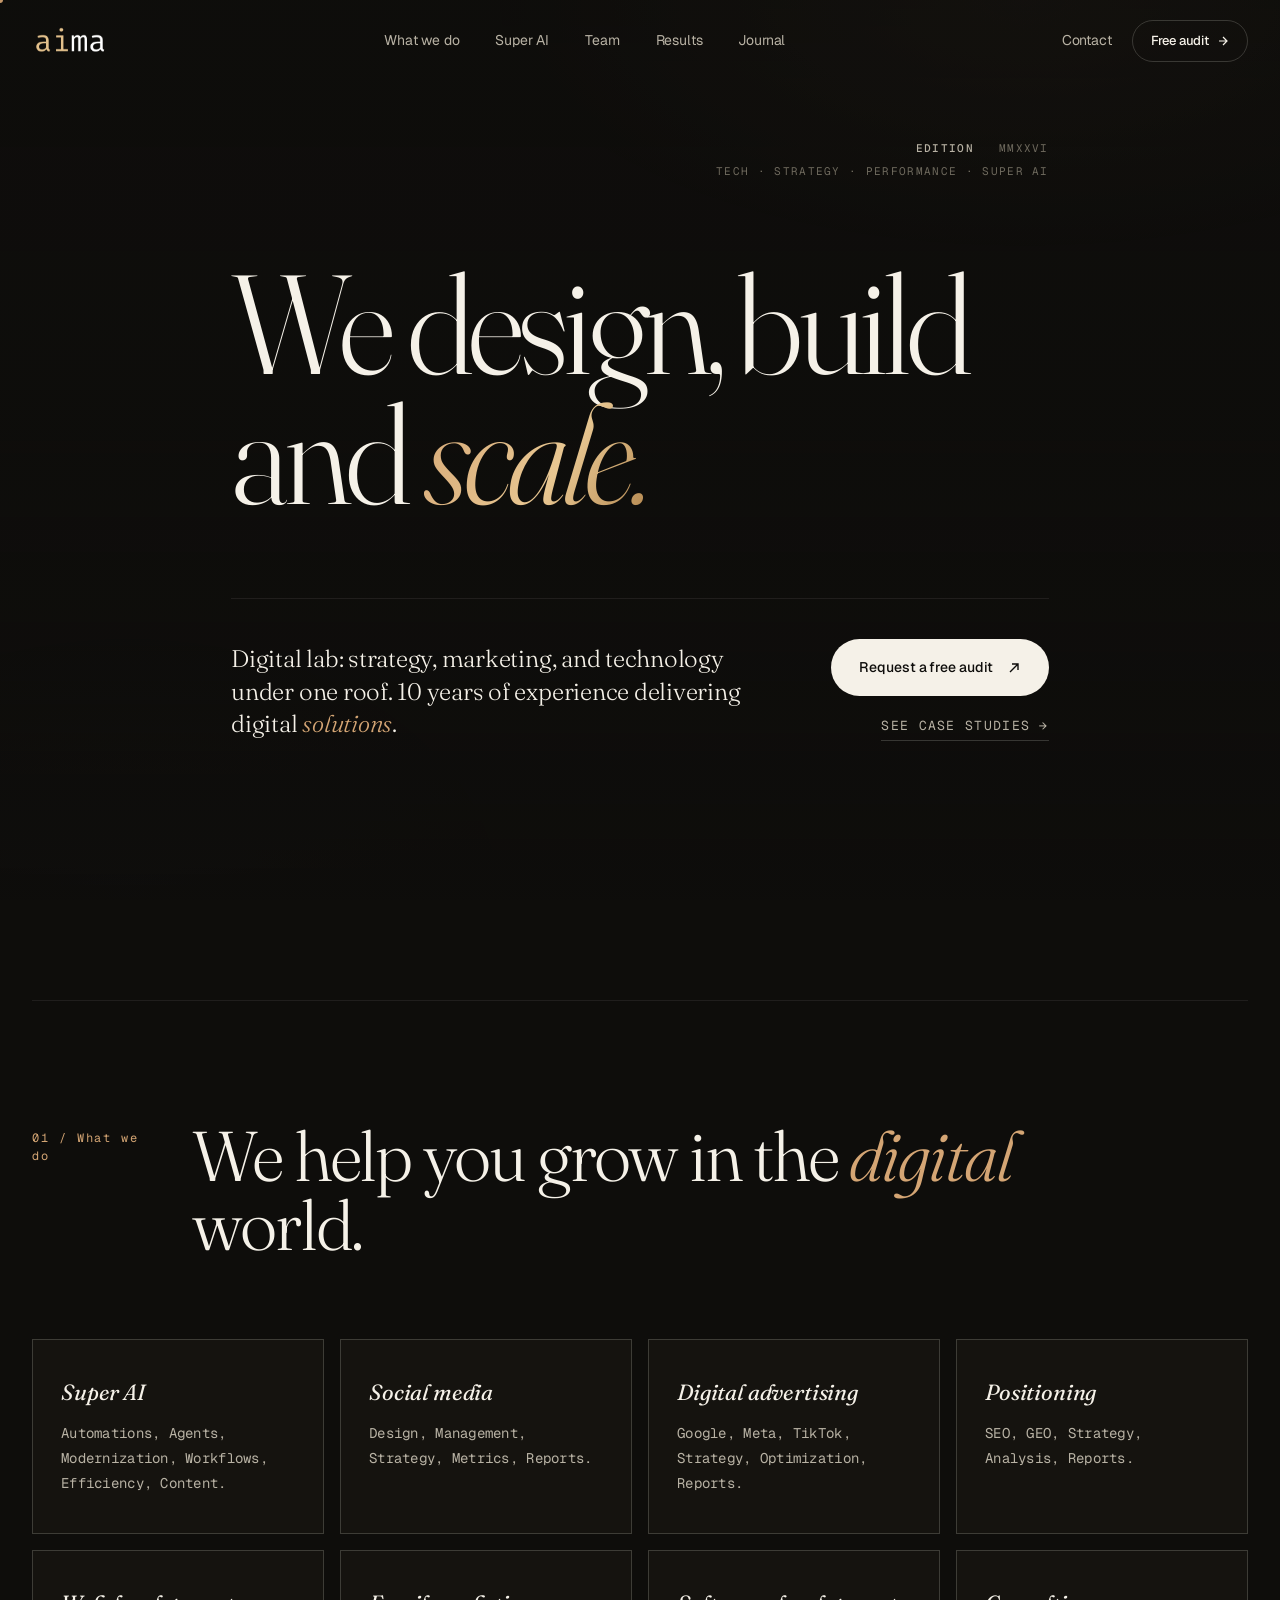
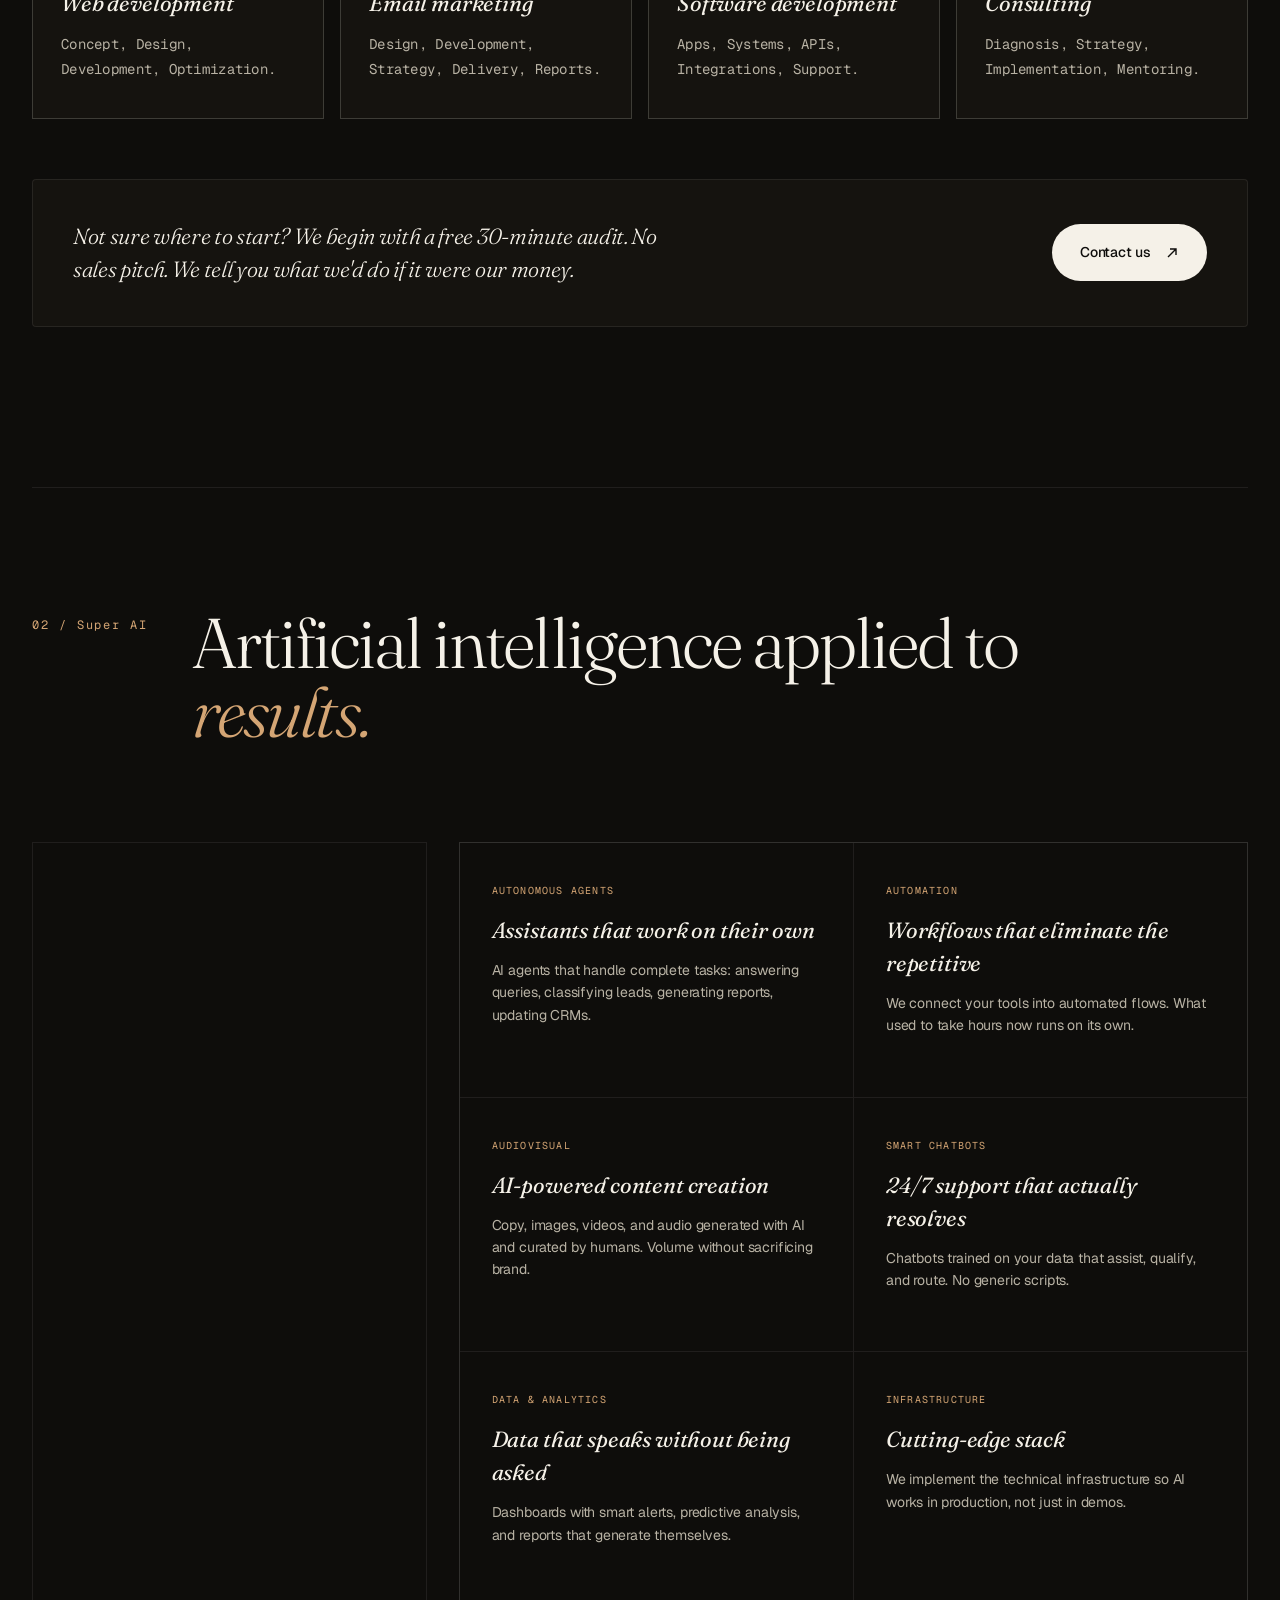
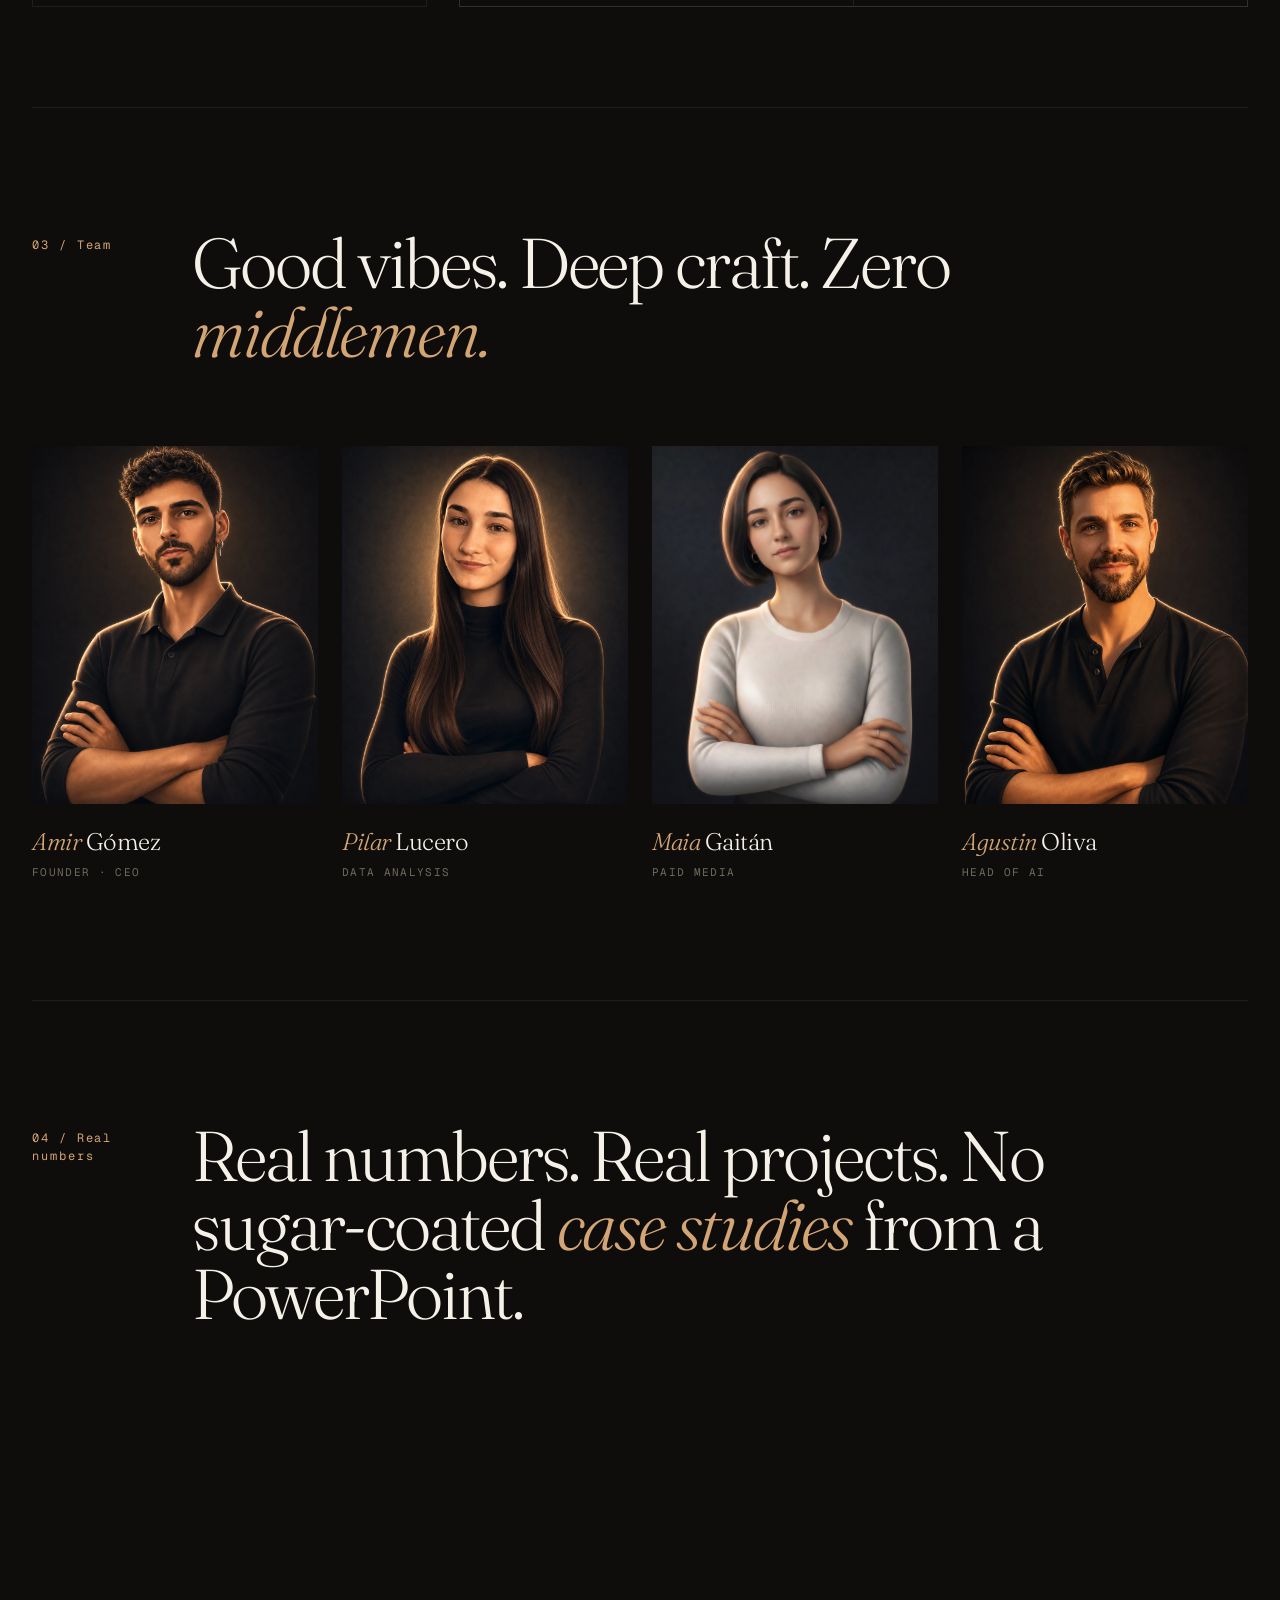
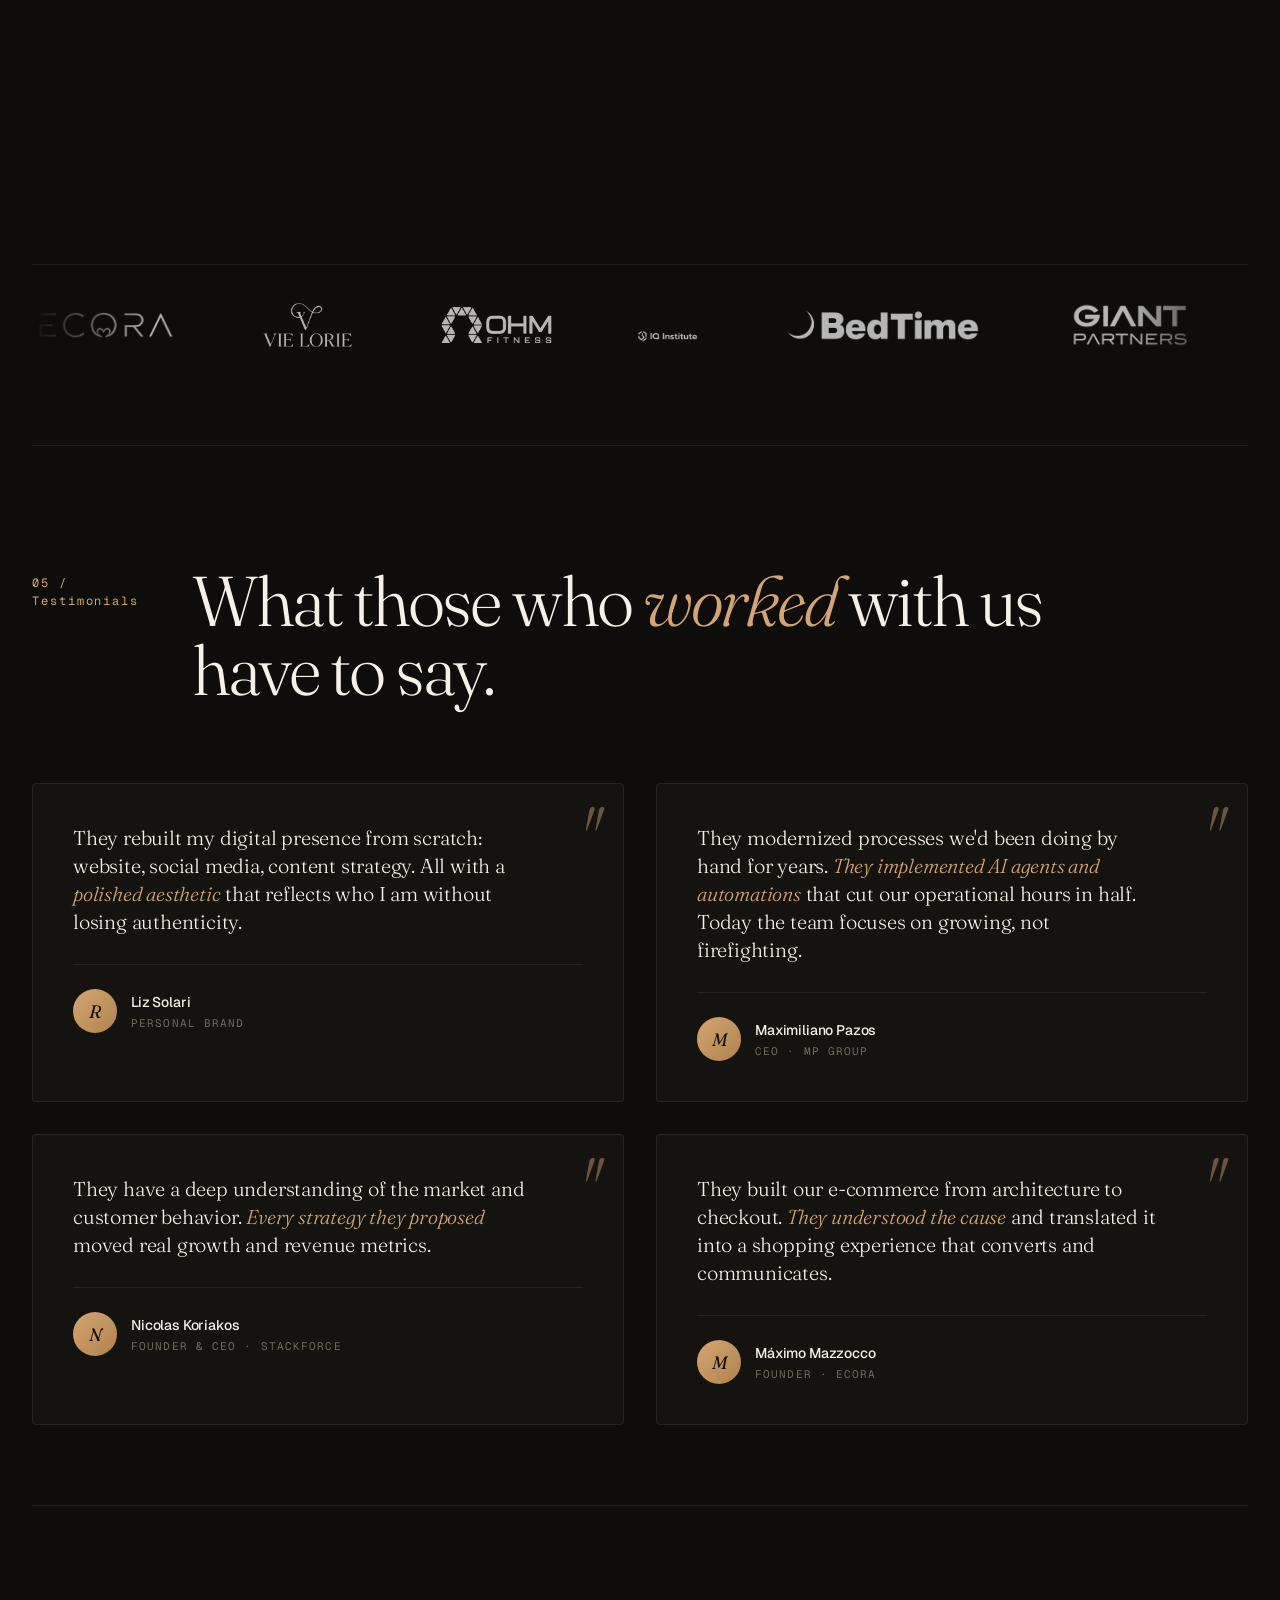
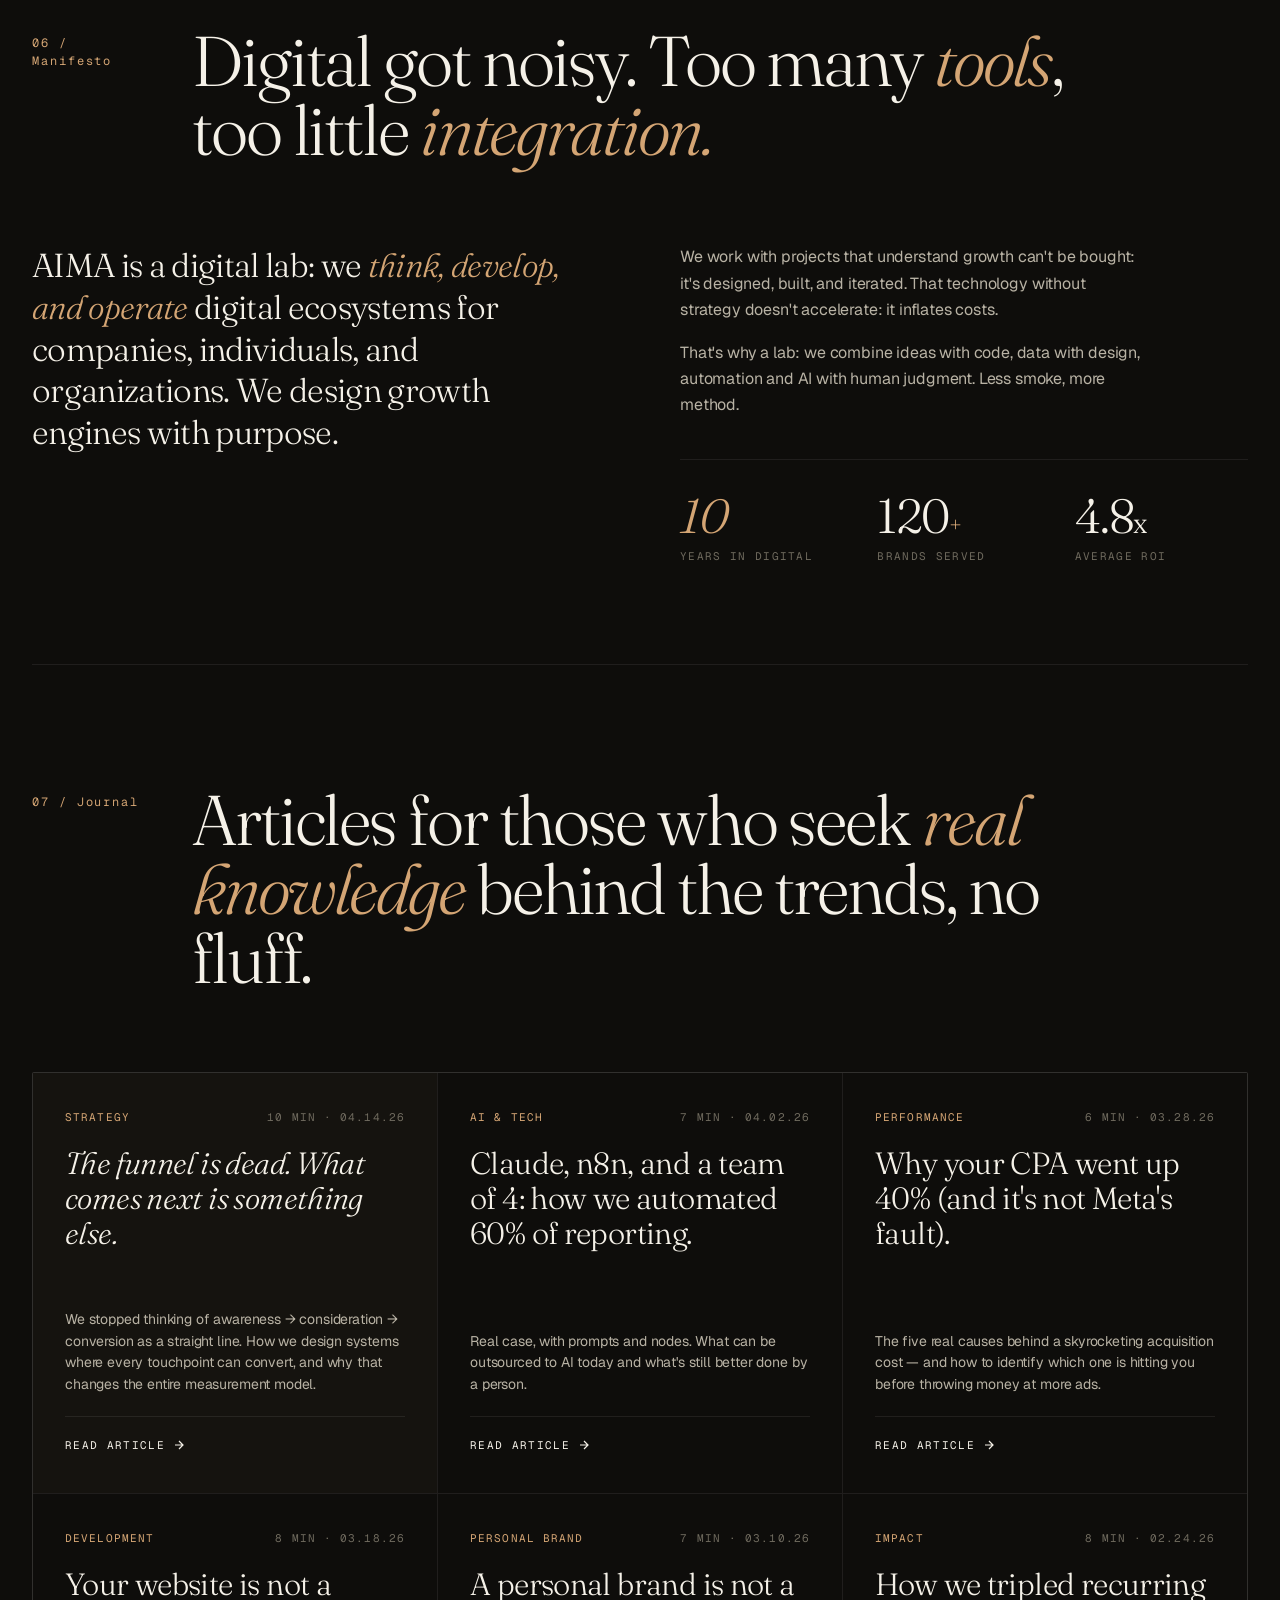
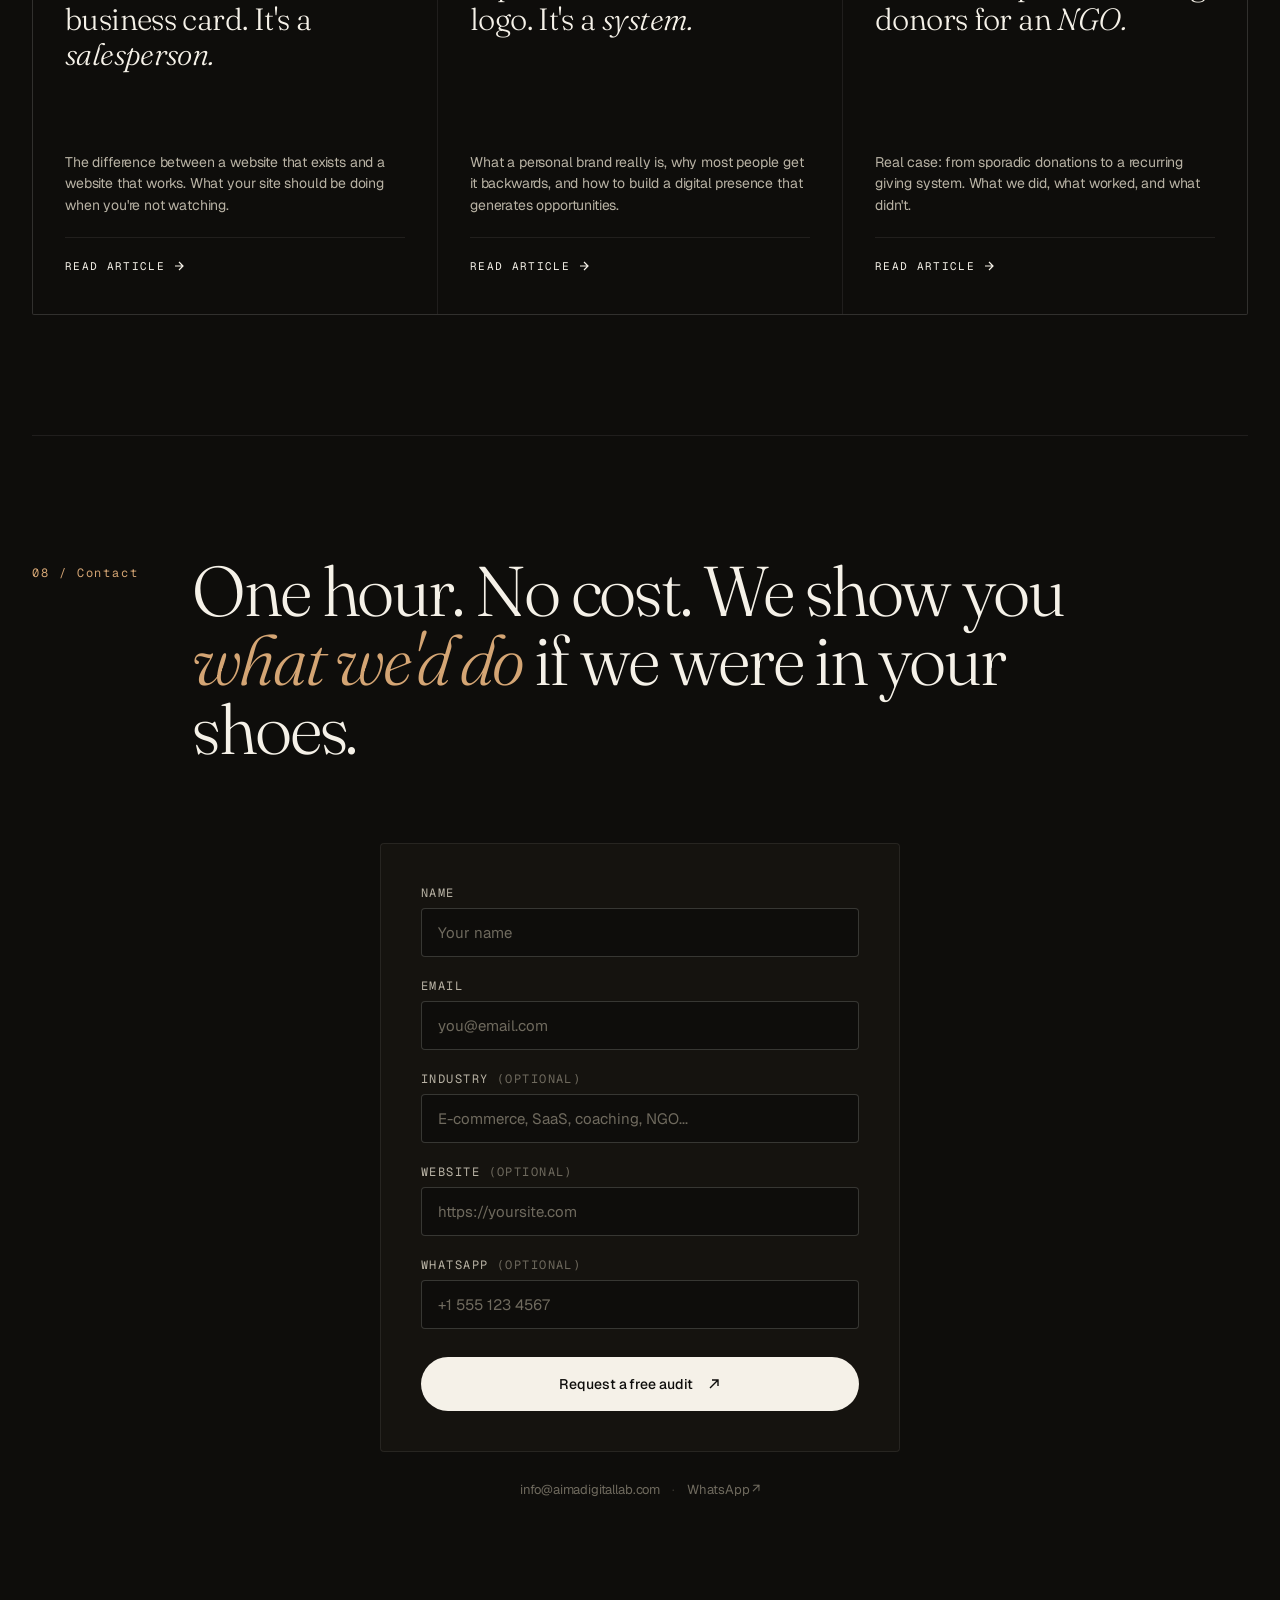
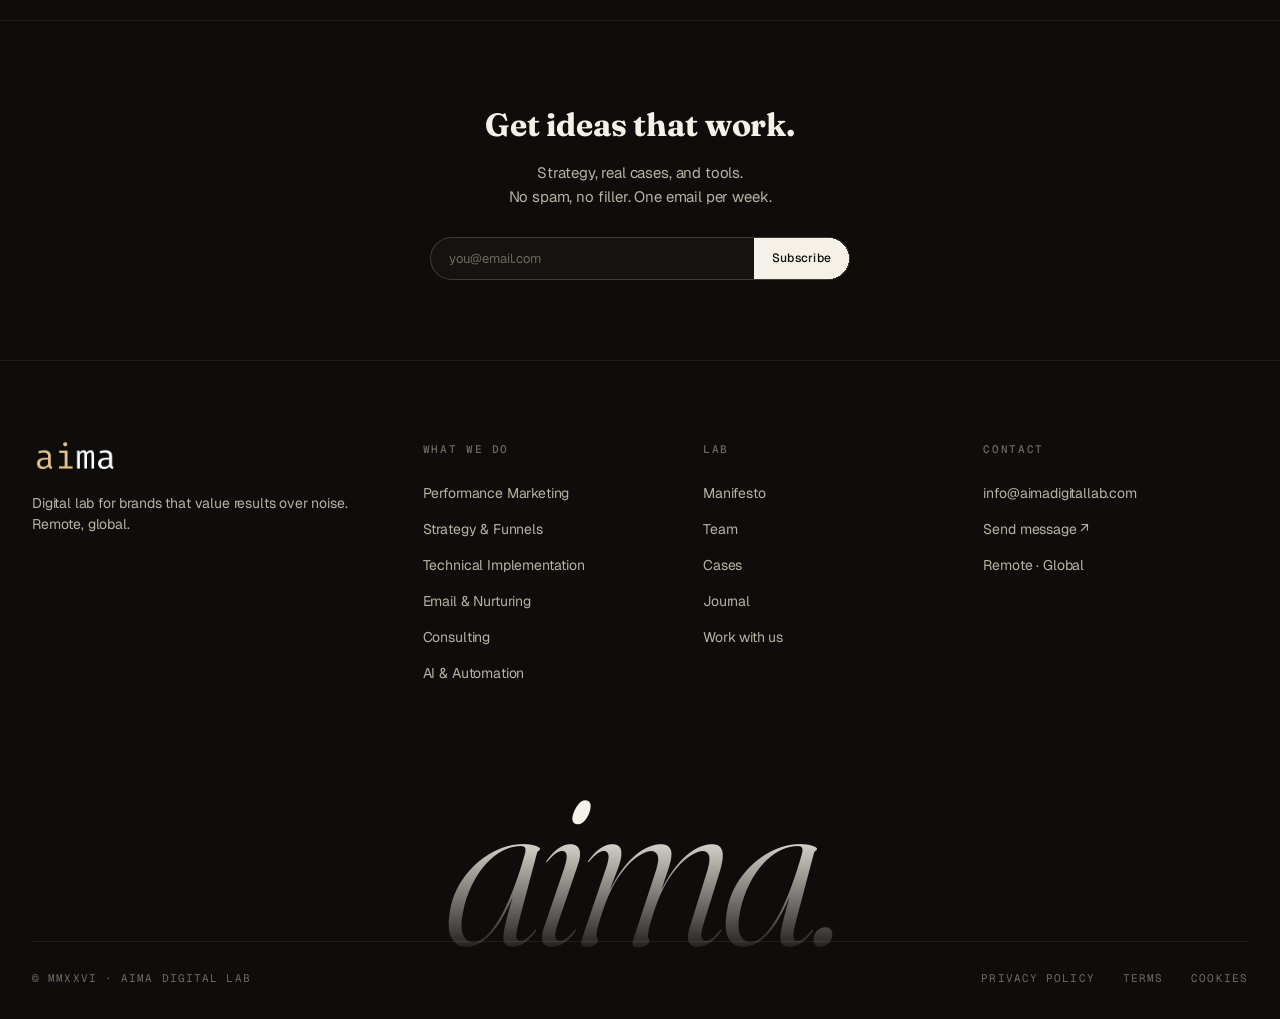
==== commit a4a0ad5f: "content: quita 'Hecho con cuidado' del footer Co-Authored-By: Claude Opus 4.6 (1M context) <noreply@" ====
--- a/en/index.html
+++ b/en/index.html
@@ -672,7 +672,6 @@
         <a href="#">Terms</a>
         <a href="#">Cookies</a>
       </div>
-      <span>Made with care · remote · global</span>
     </div>
 
   </div>
--- a/assets/css/styles.css
+++ b/assets/css/styles.css
@@ -228,7 +228,7 @@
 }
 .hero-headline .line { display: block; opacity: 0; transform: translateY(40px); animation: rise 1.2s var(--ease) forwards; }
 .hero-headline .line:nth-child(1) { animation-delay: 0.15s; }
-.hero-headline .line:nth-child(2) { animation-delay: 0.35s; padding-left: 18%; }
+.hero-headline .line:nth-child(2) { animation-delay: 0.35s; }
 .hero-headline em {
   font-style: italic;
   font-weight: 300;
@@ -323,7 +323,7 @@
 @media (max-width: 880px) {
   .hero-bottom { grid-template-columns: 1fr; }
   .hero-actions { align-items: flex-start; }
-  .hero-headline .line:nth-child(2) { padding-left: 8%; }
+  .hero-headline .line:nth-child(2) { padding-left: 0; }
   .hero-meta { flex-wrap: wrap; gap: 24px; }
 }
 
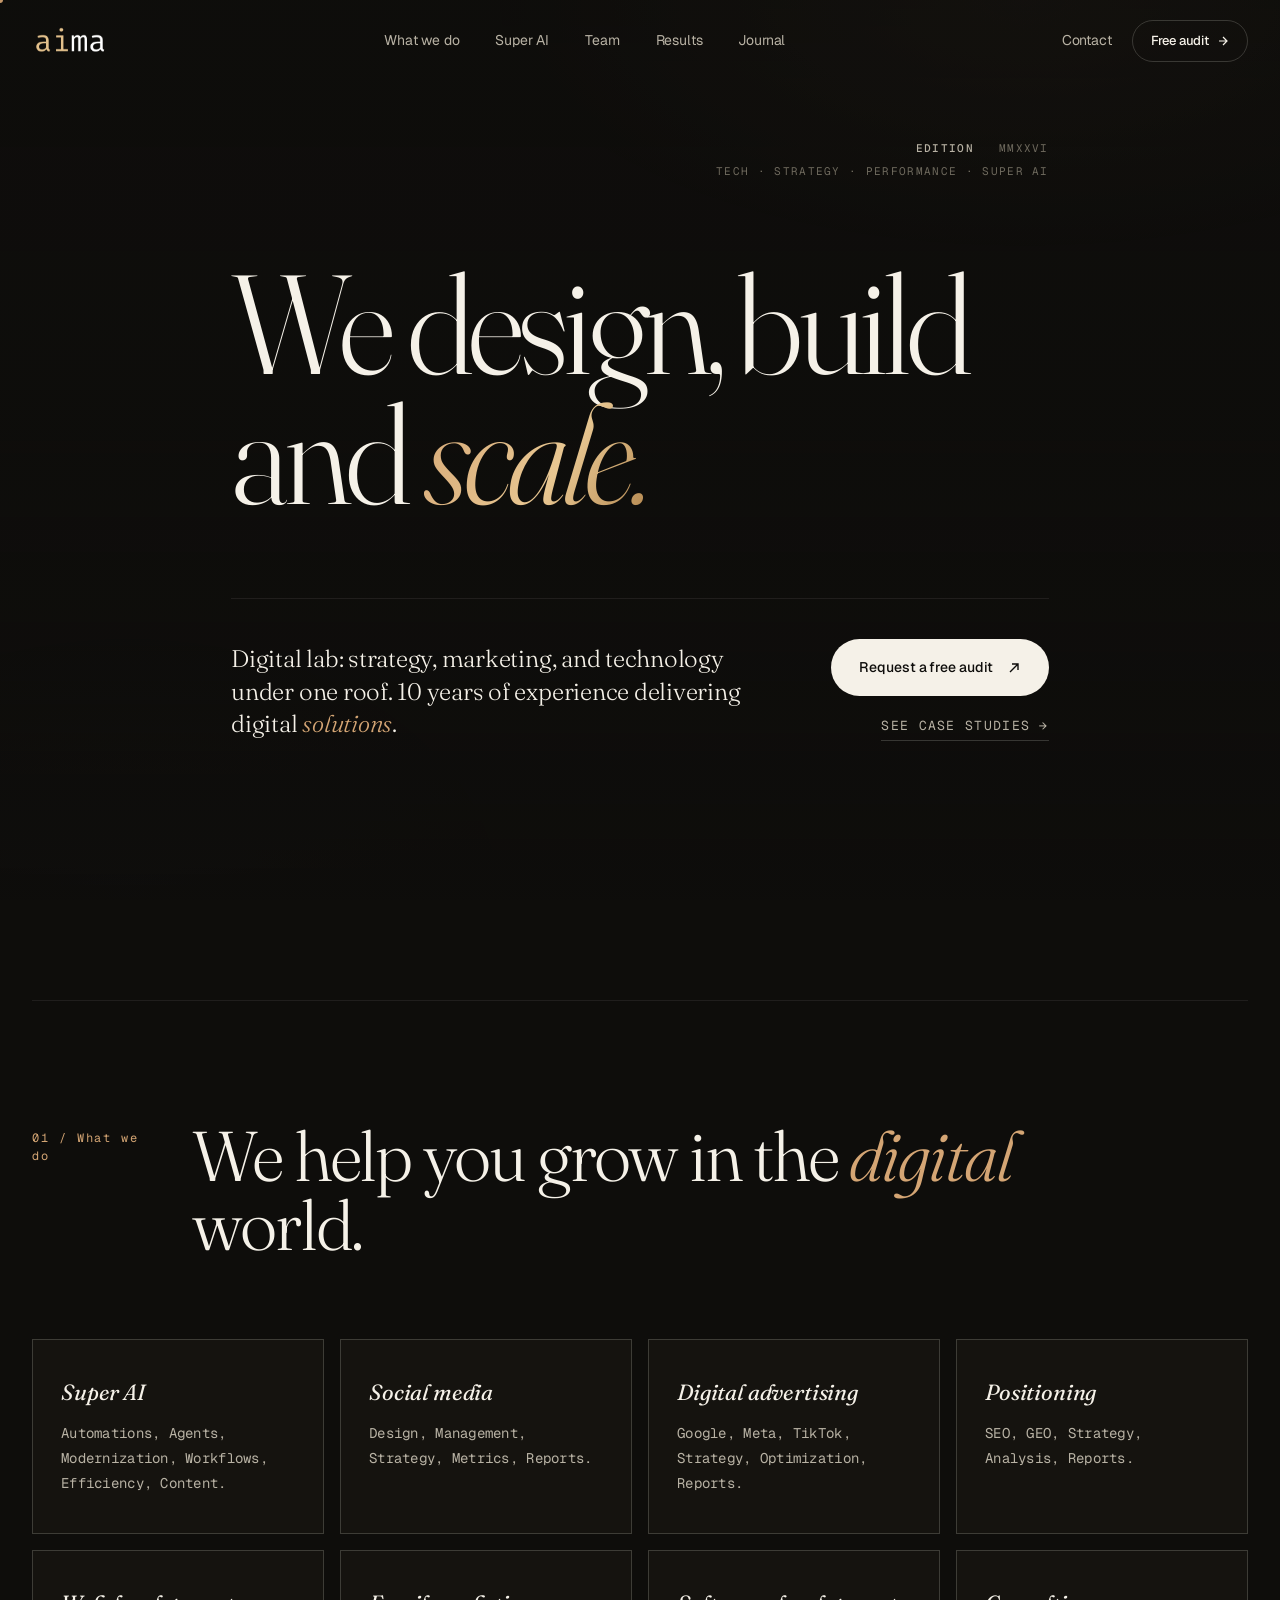
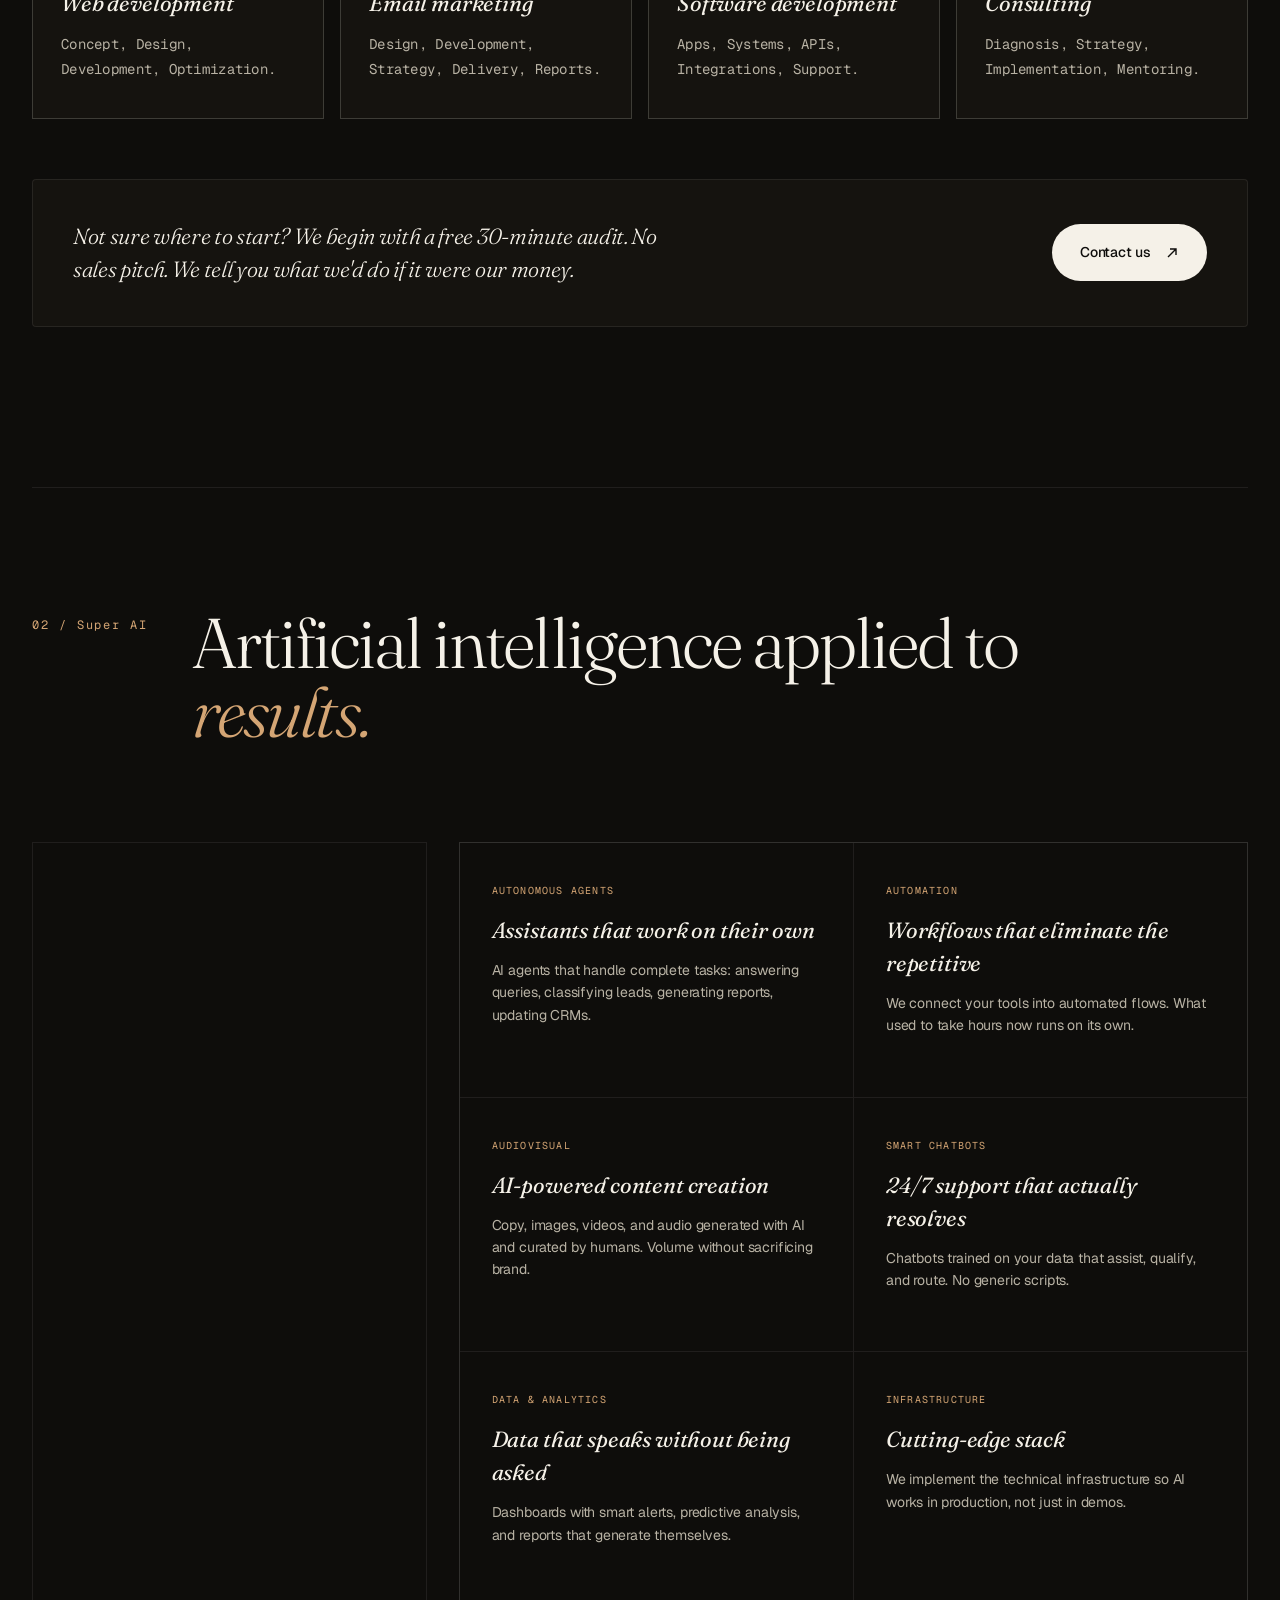
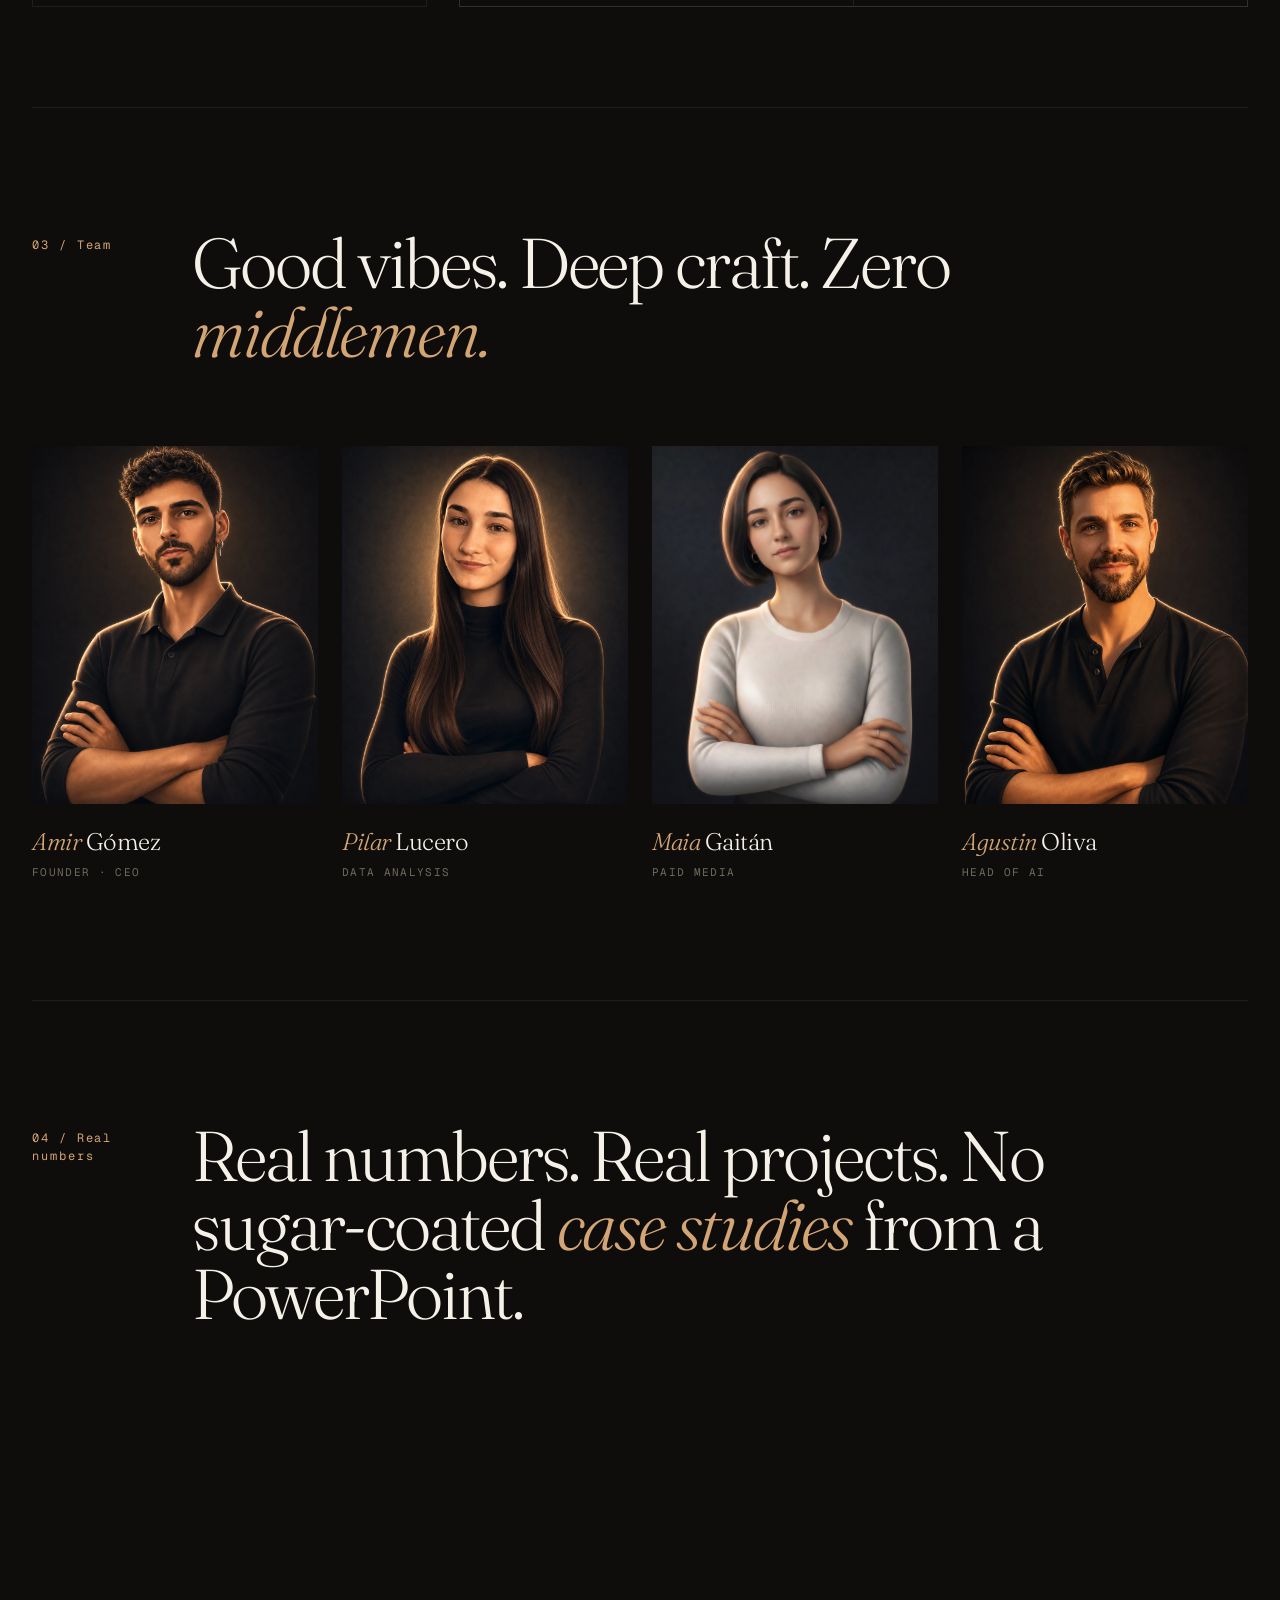
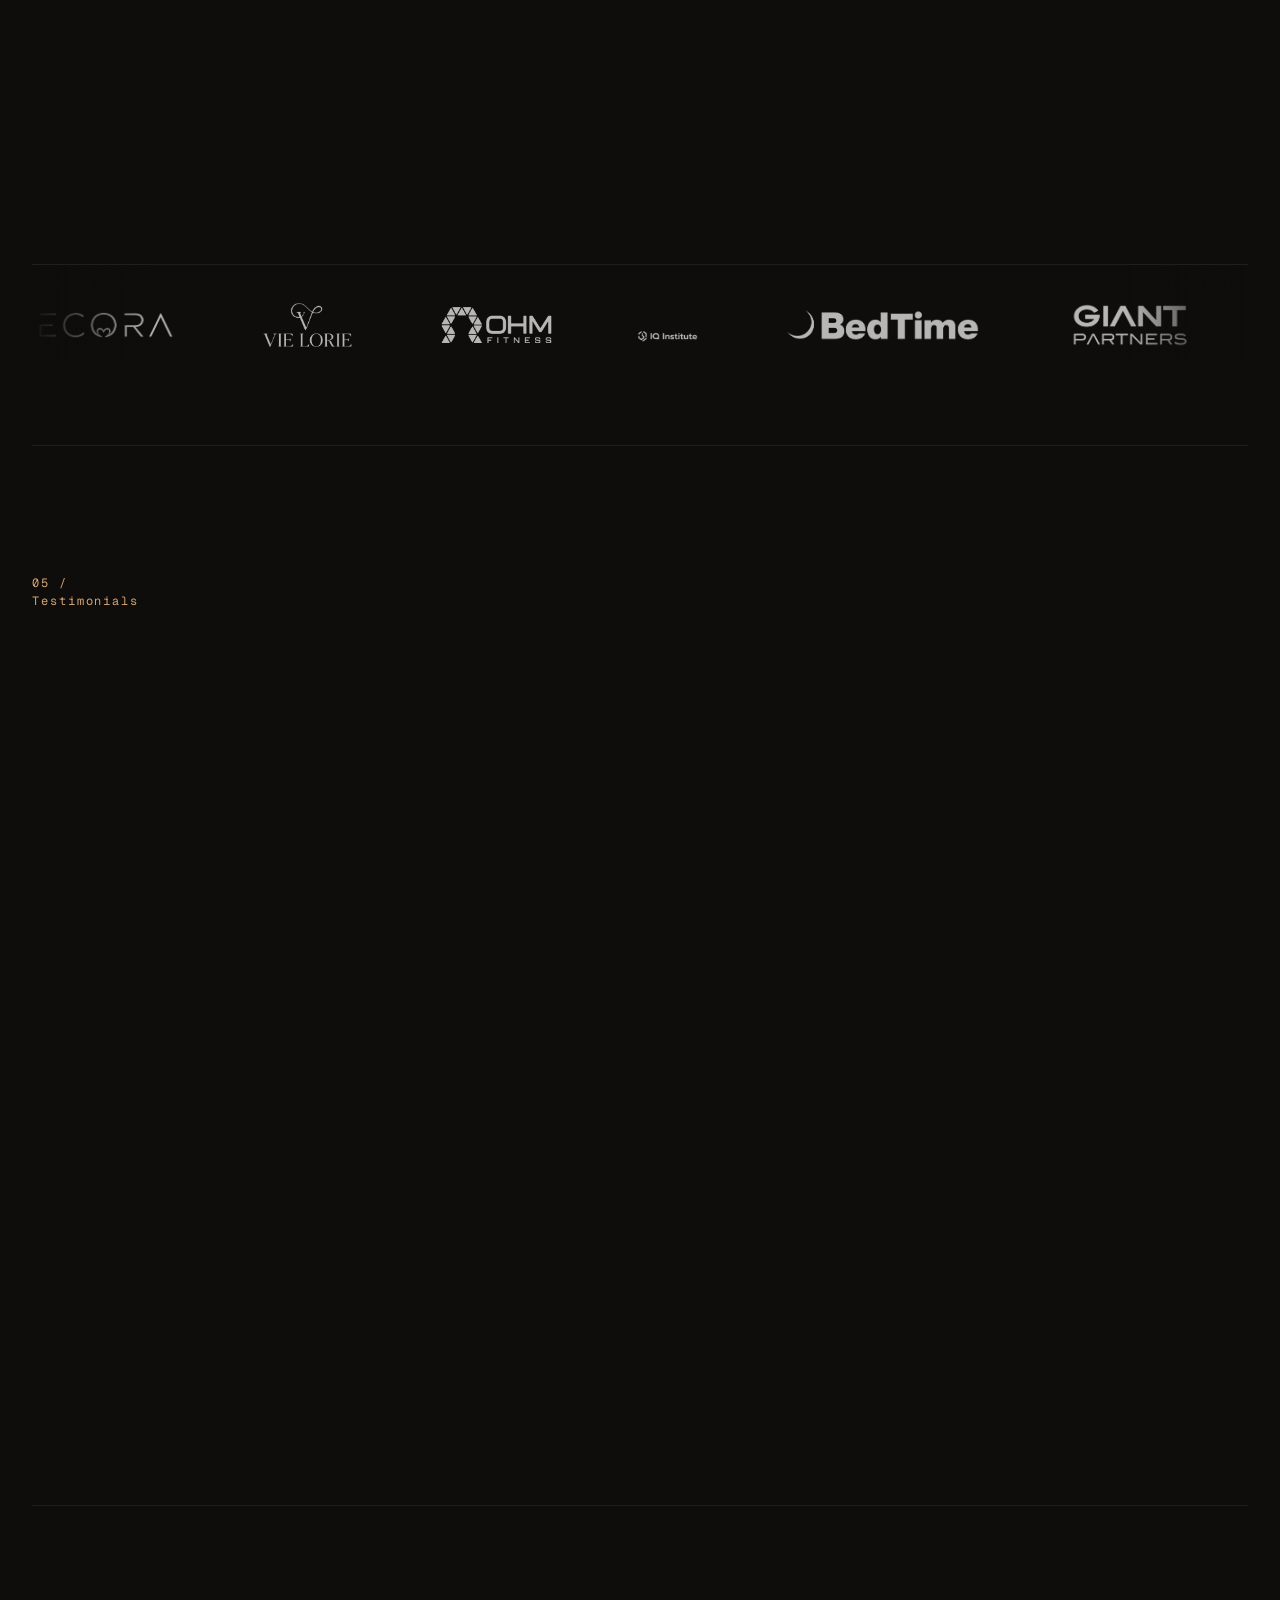
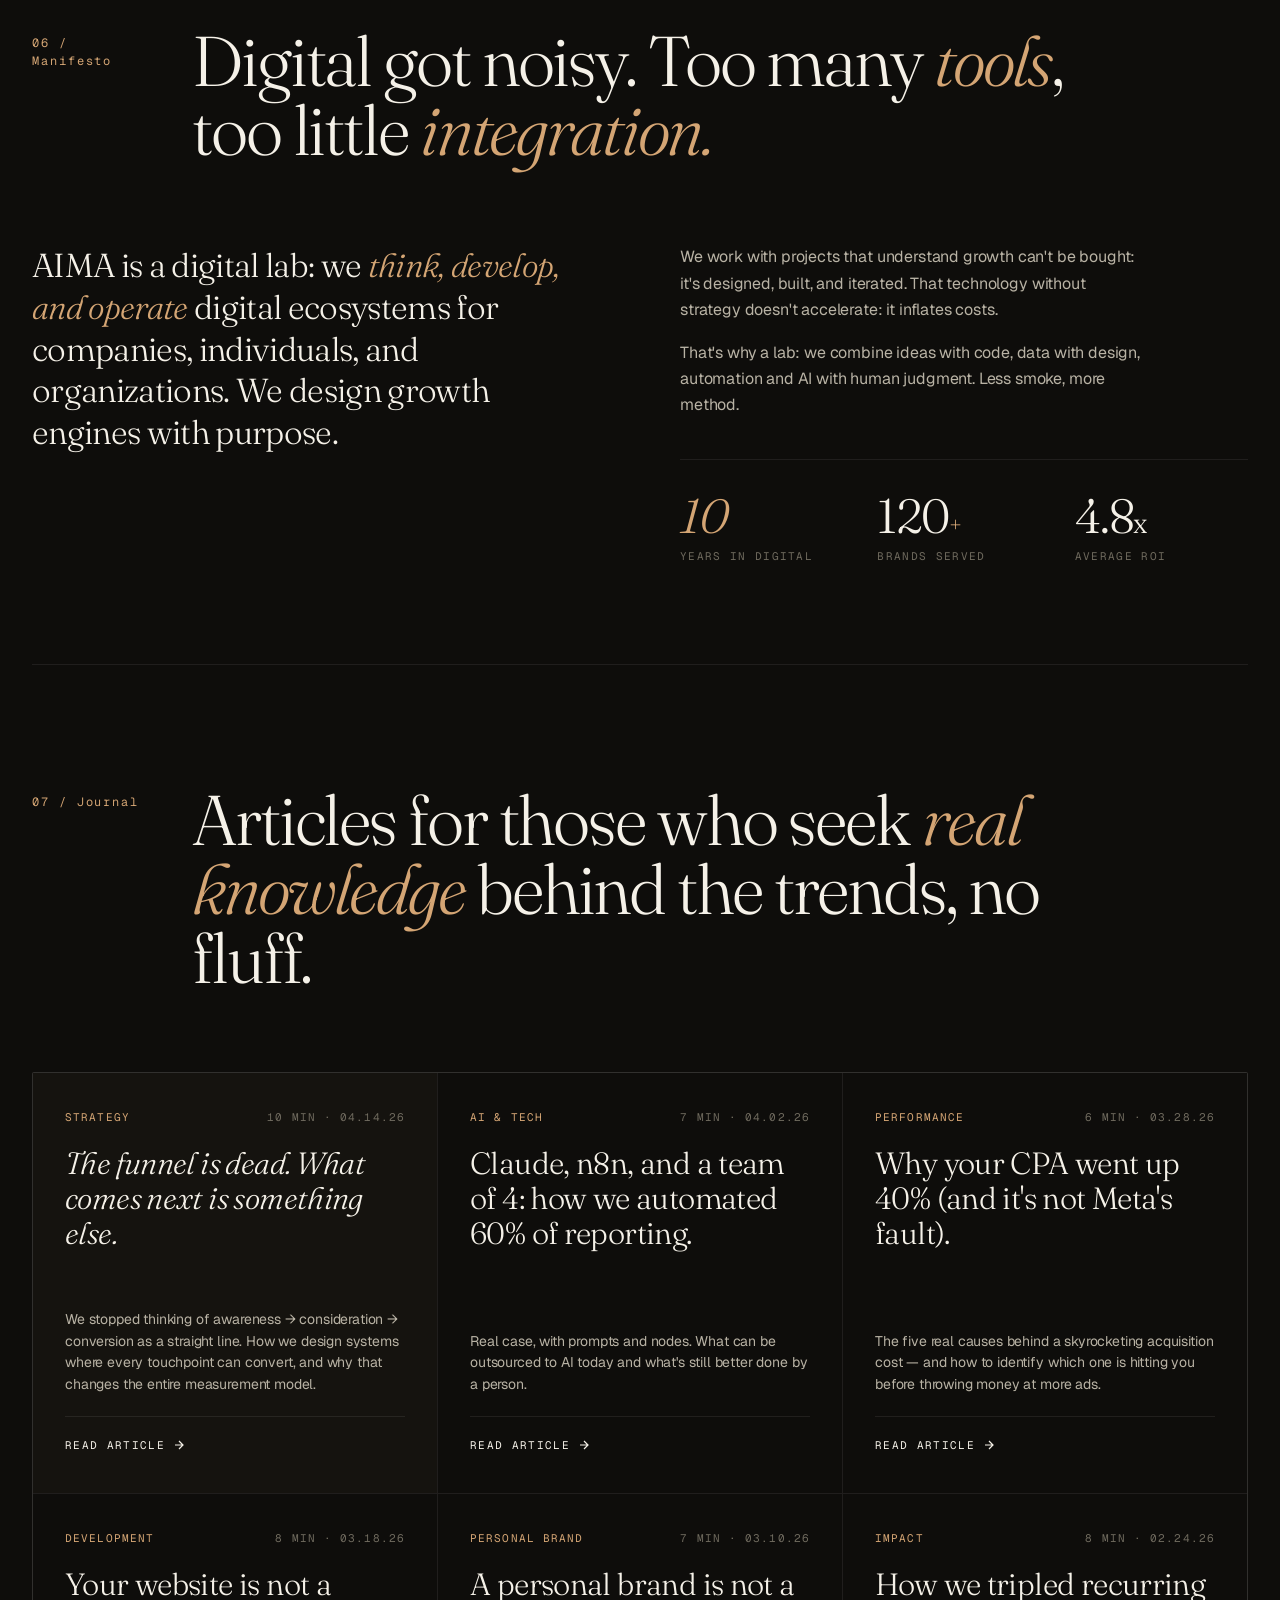
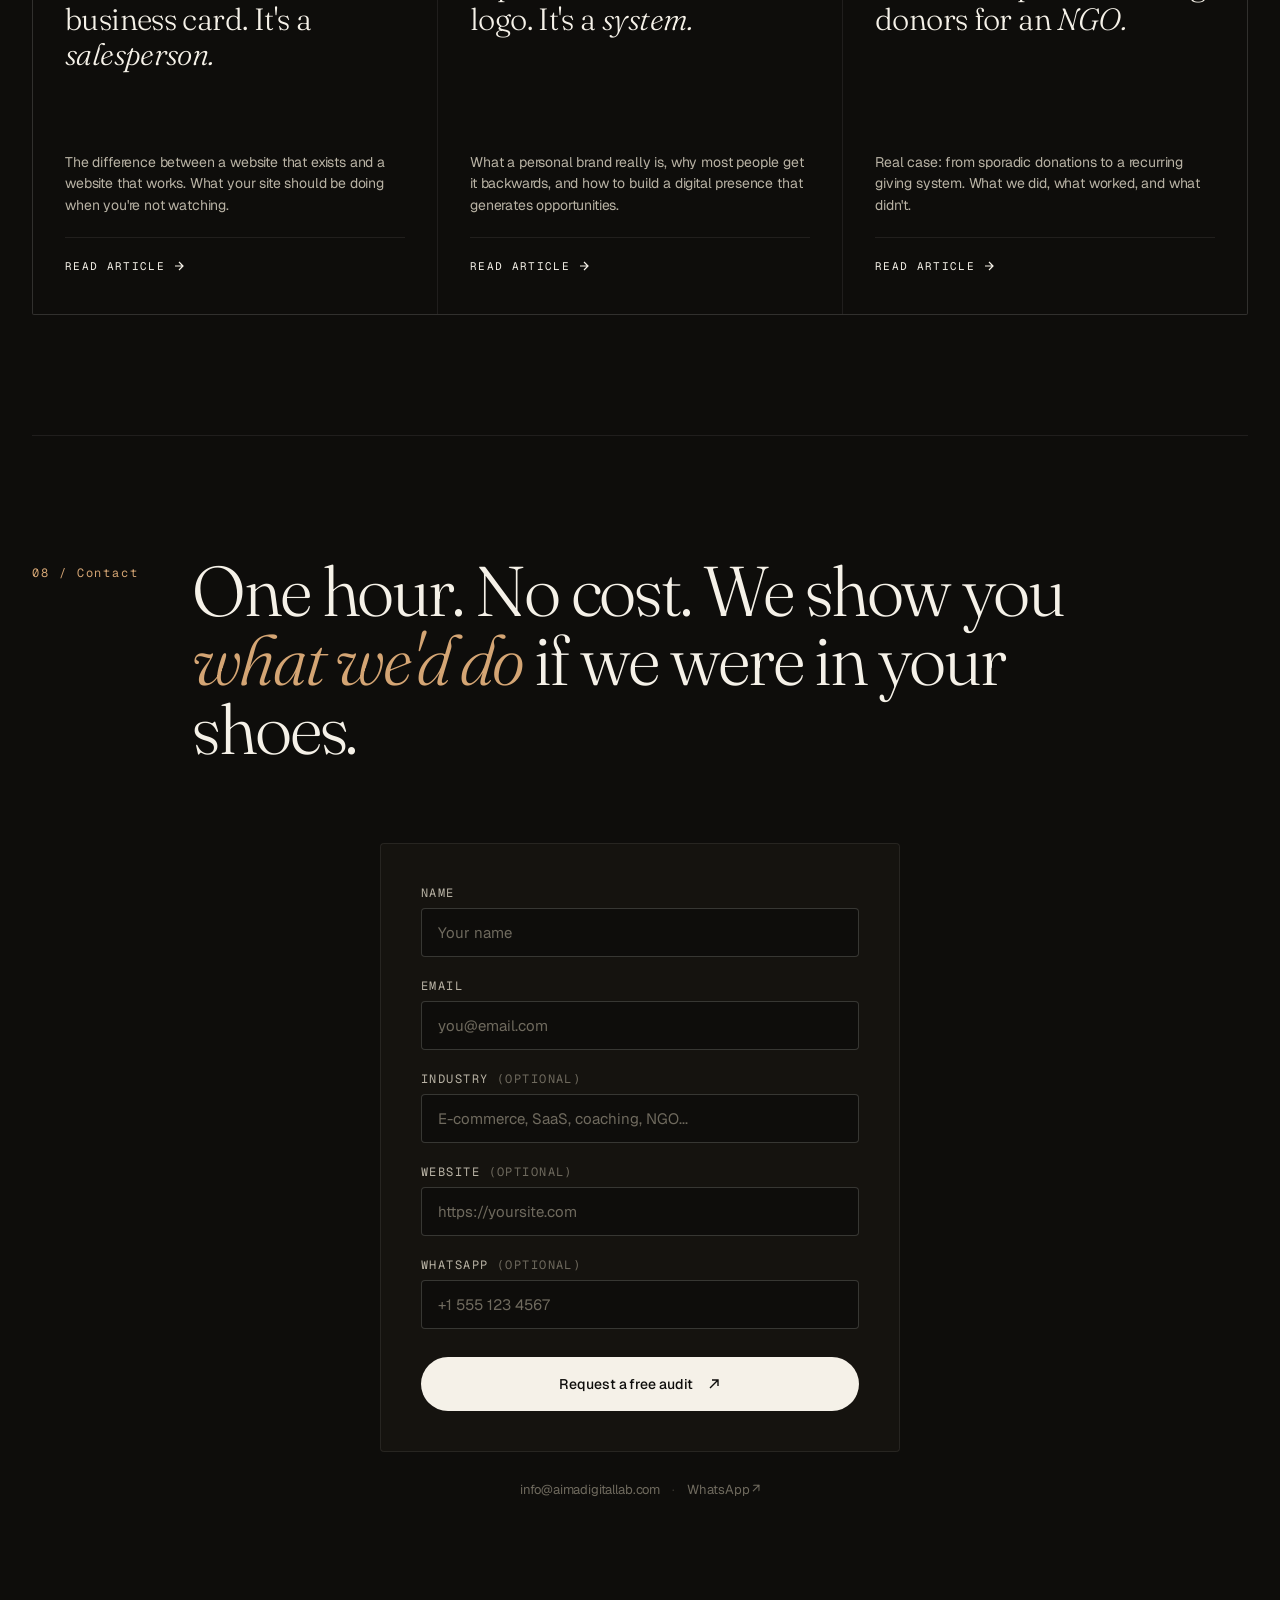
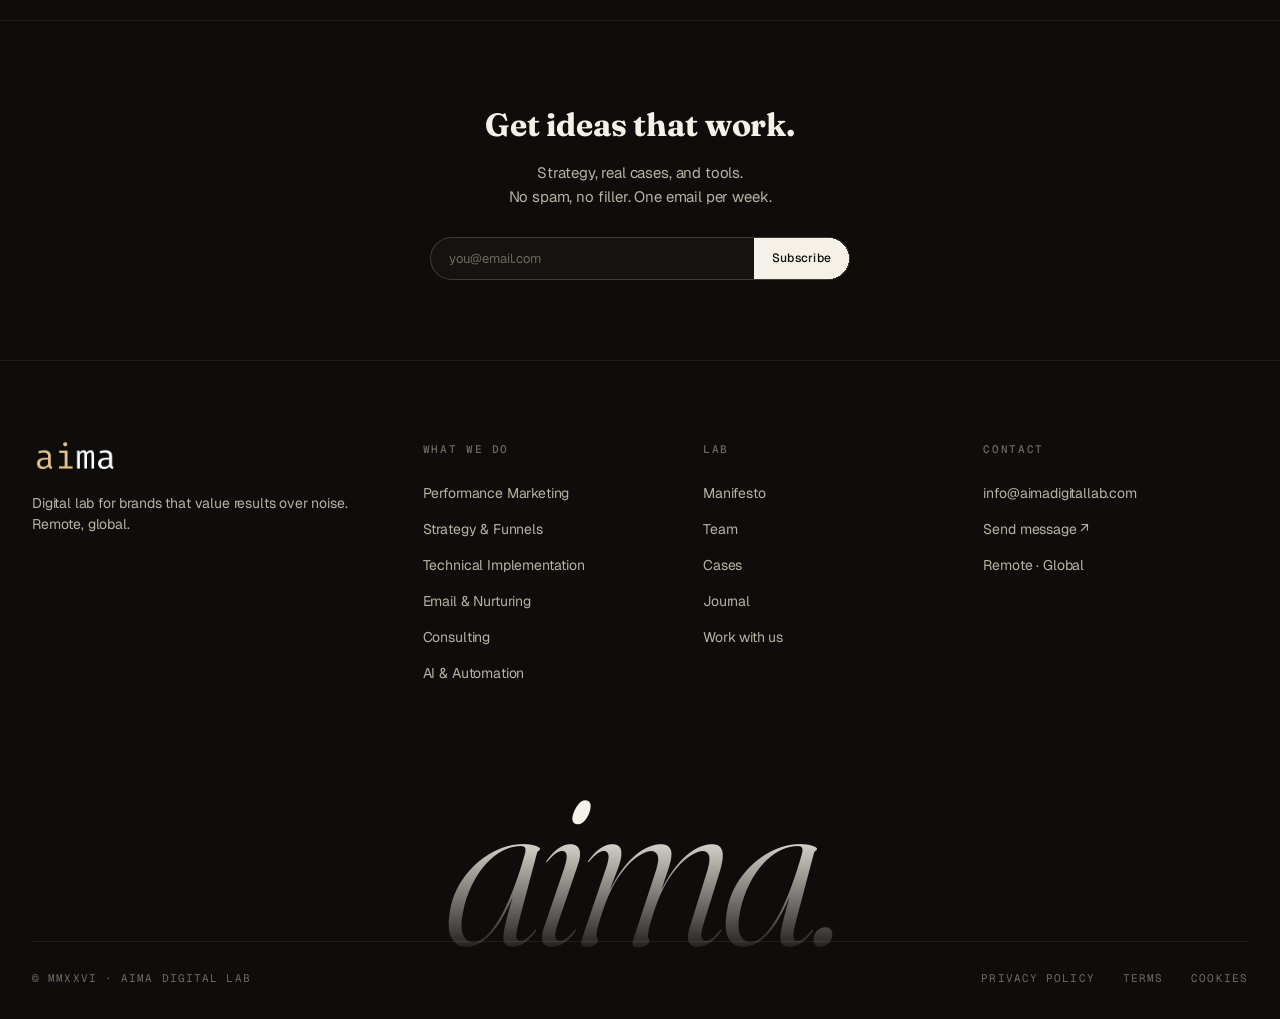
==== commit 4a6c458d: "feat: agrega Google Tag Manager (GTM-55Q4Z6VT) a toda la web Script en head + noscript en body para " ====
--- a/en/index.html
+++ b/en/index.html
@@ -1,6 +1,13 @@
 <!DOCTYPE html>
 <html lang="en">
 <head>
+  <!-- Google Tag Manager -->
+  <script>(function(w,d,s,l,i){w[l]=w[l]||[];w[l].push({'gtm.start':
+  new Date().getTime(),event:'gtm.js'});var f=d.getElementsByTagName(s)[0],
+  j=d.createElement(s),dl=l!='dataLayer'?'&l='+l:'';j.async=true;j.src=
+  'https://www.googletagmanager.com/gtm.js?id='+i+dl;f.parentNode.insertBefore(j,f);
+  })(window,document,'script','dataLayer','GTM-55Q4Z6VT');</script>
+  <!-- End Google Tag Manager -->
   <meta charset="UTF-8" />
   <meta name="viewport" content="width=device-width, initial-scale=1.0" />
   <title>AIMA — Digital Lab</title>
@@ -24,6 +31,10 @@
 </head>
 
 <body>
+<!-- Google Tag Manager (noscript) -->
+<noscript><iframe src="https://www.googletagmanager.com/ns.html?id=GTM-55Q4Z6VT"
+height="0" width="0" style="display:none;visibility:hidden"></iframe></noscript>
+<!-- End Google Tag Manager (noscript) -->
 
 <div class="cursor" id="cursor"></div>
 
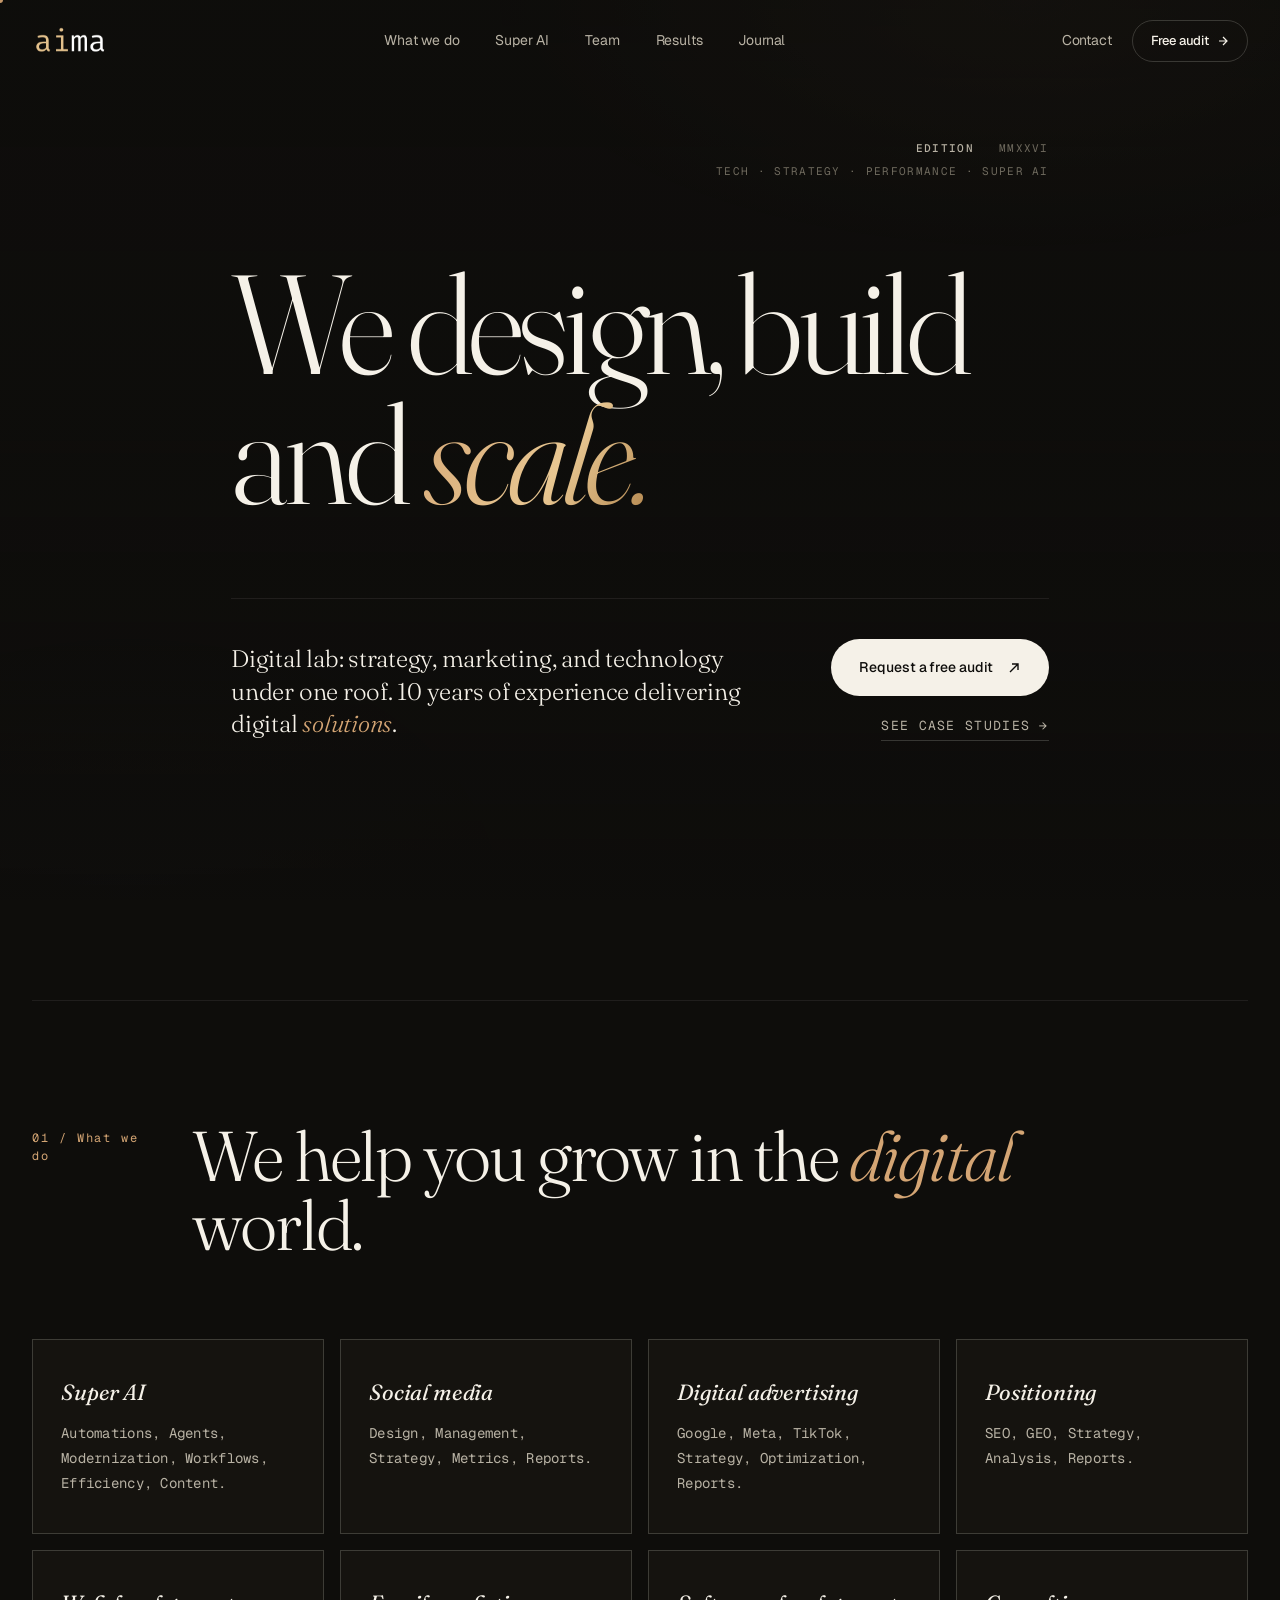
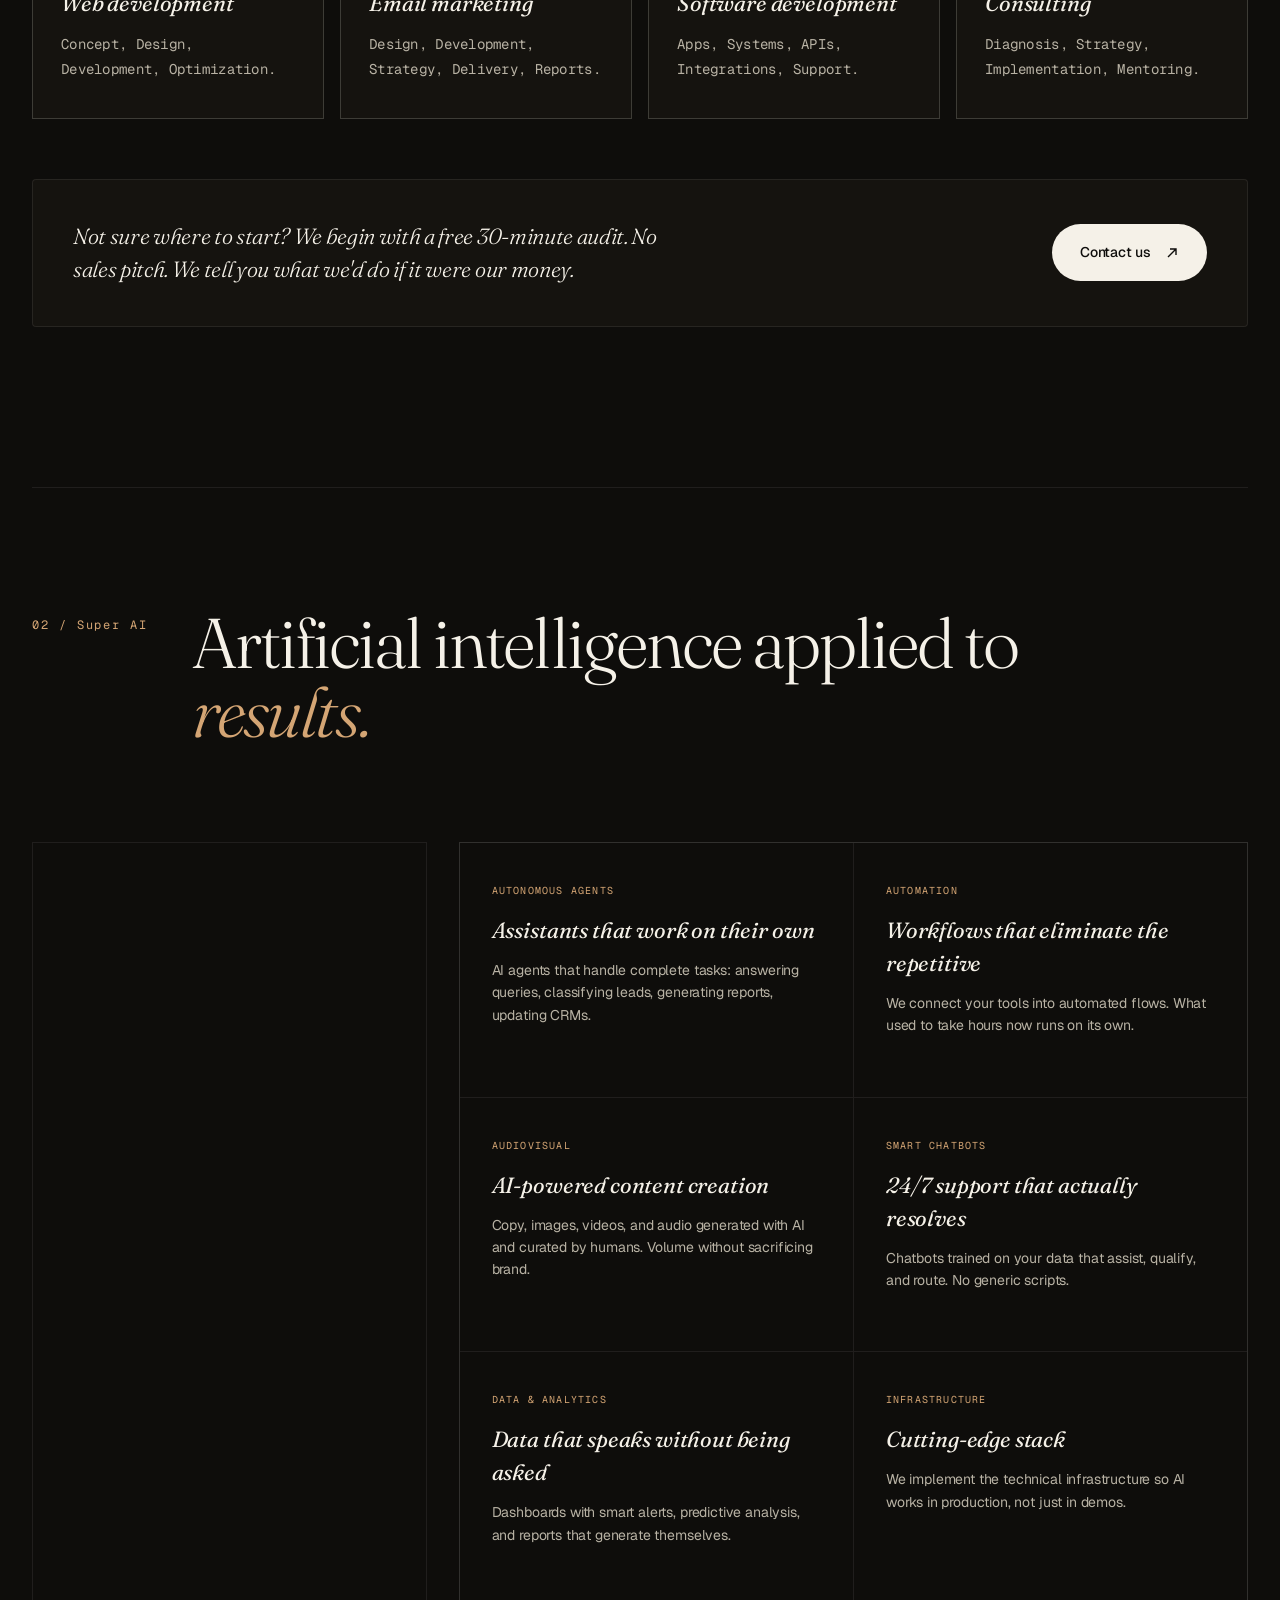
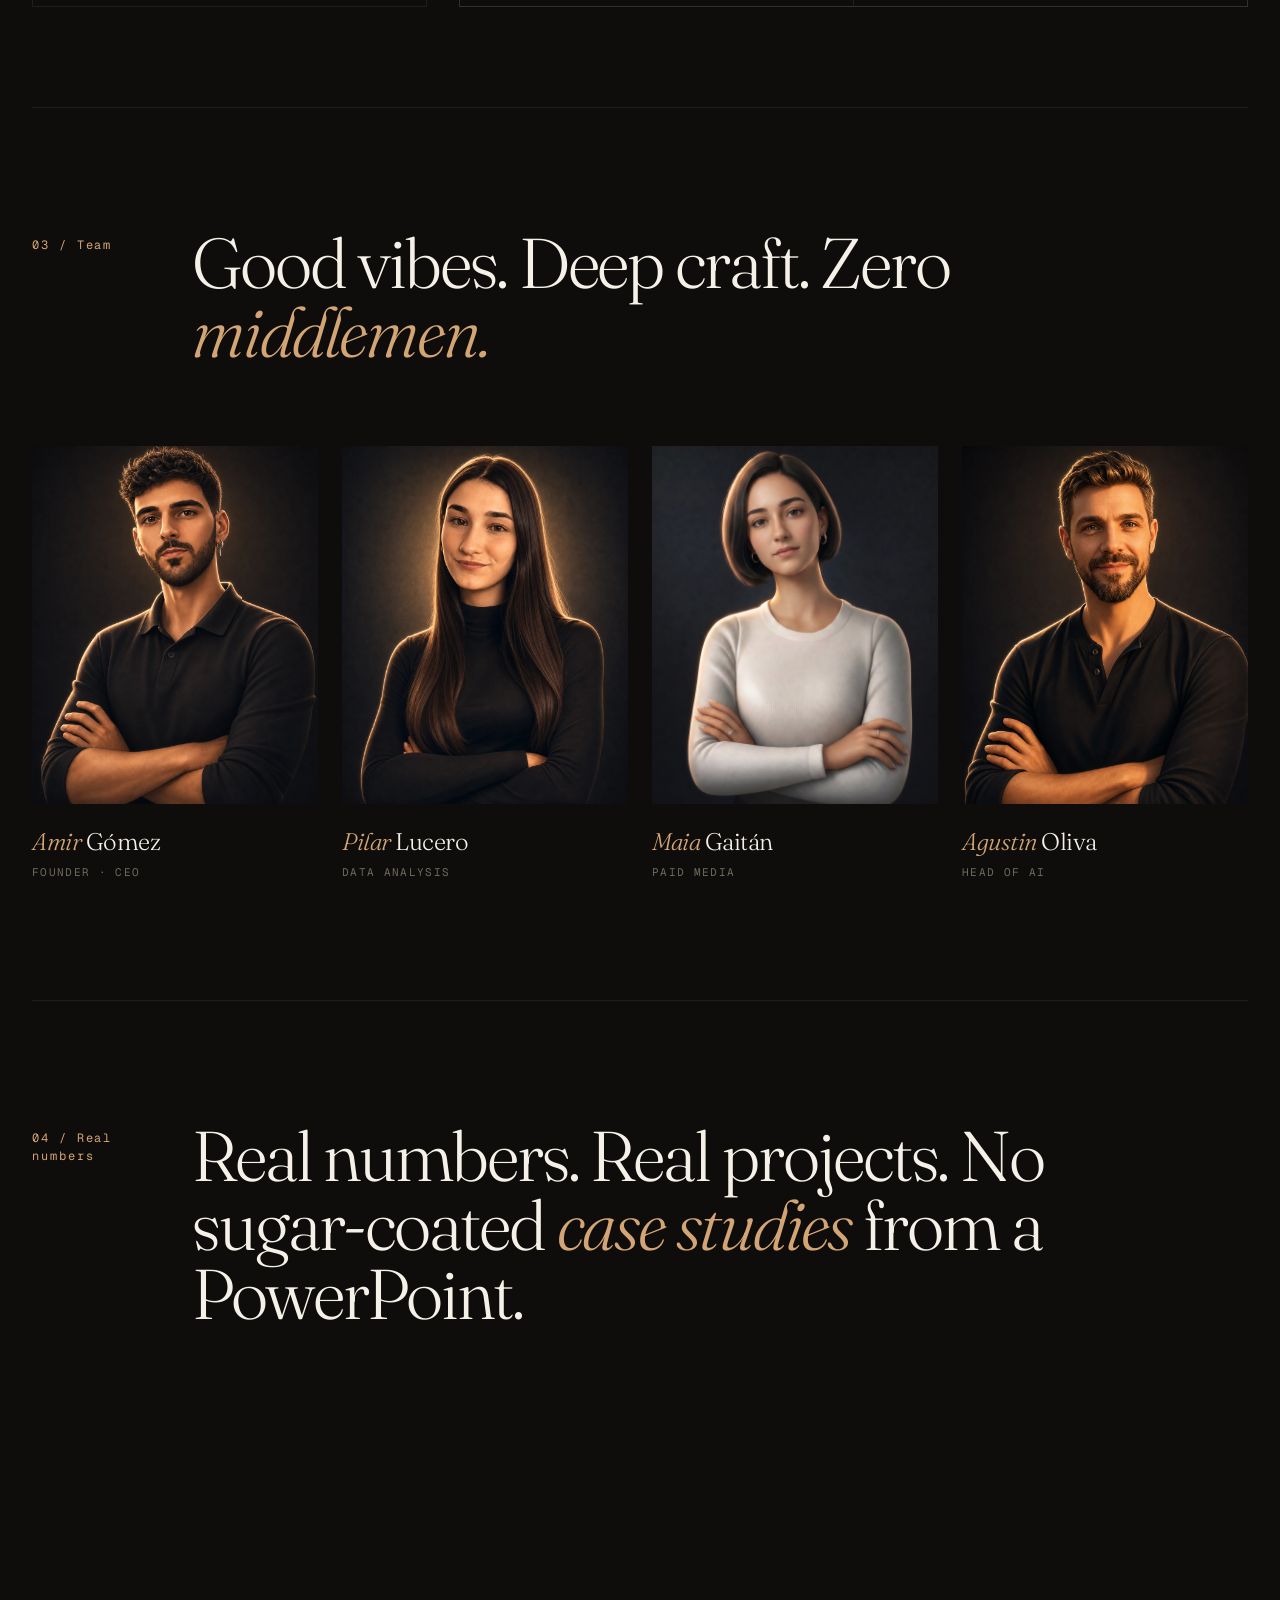
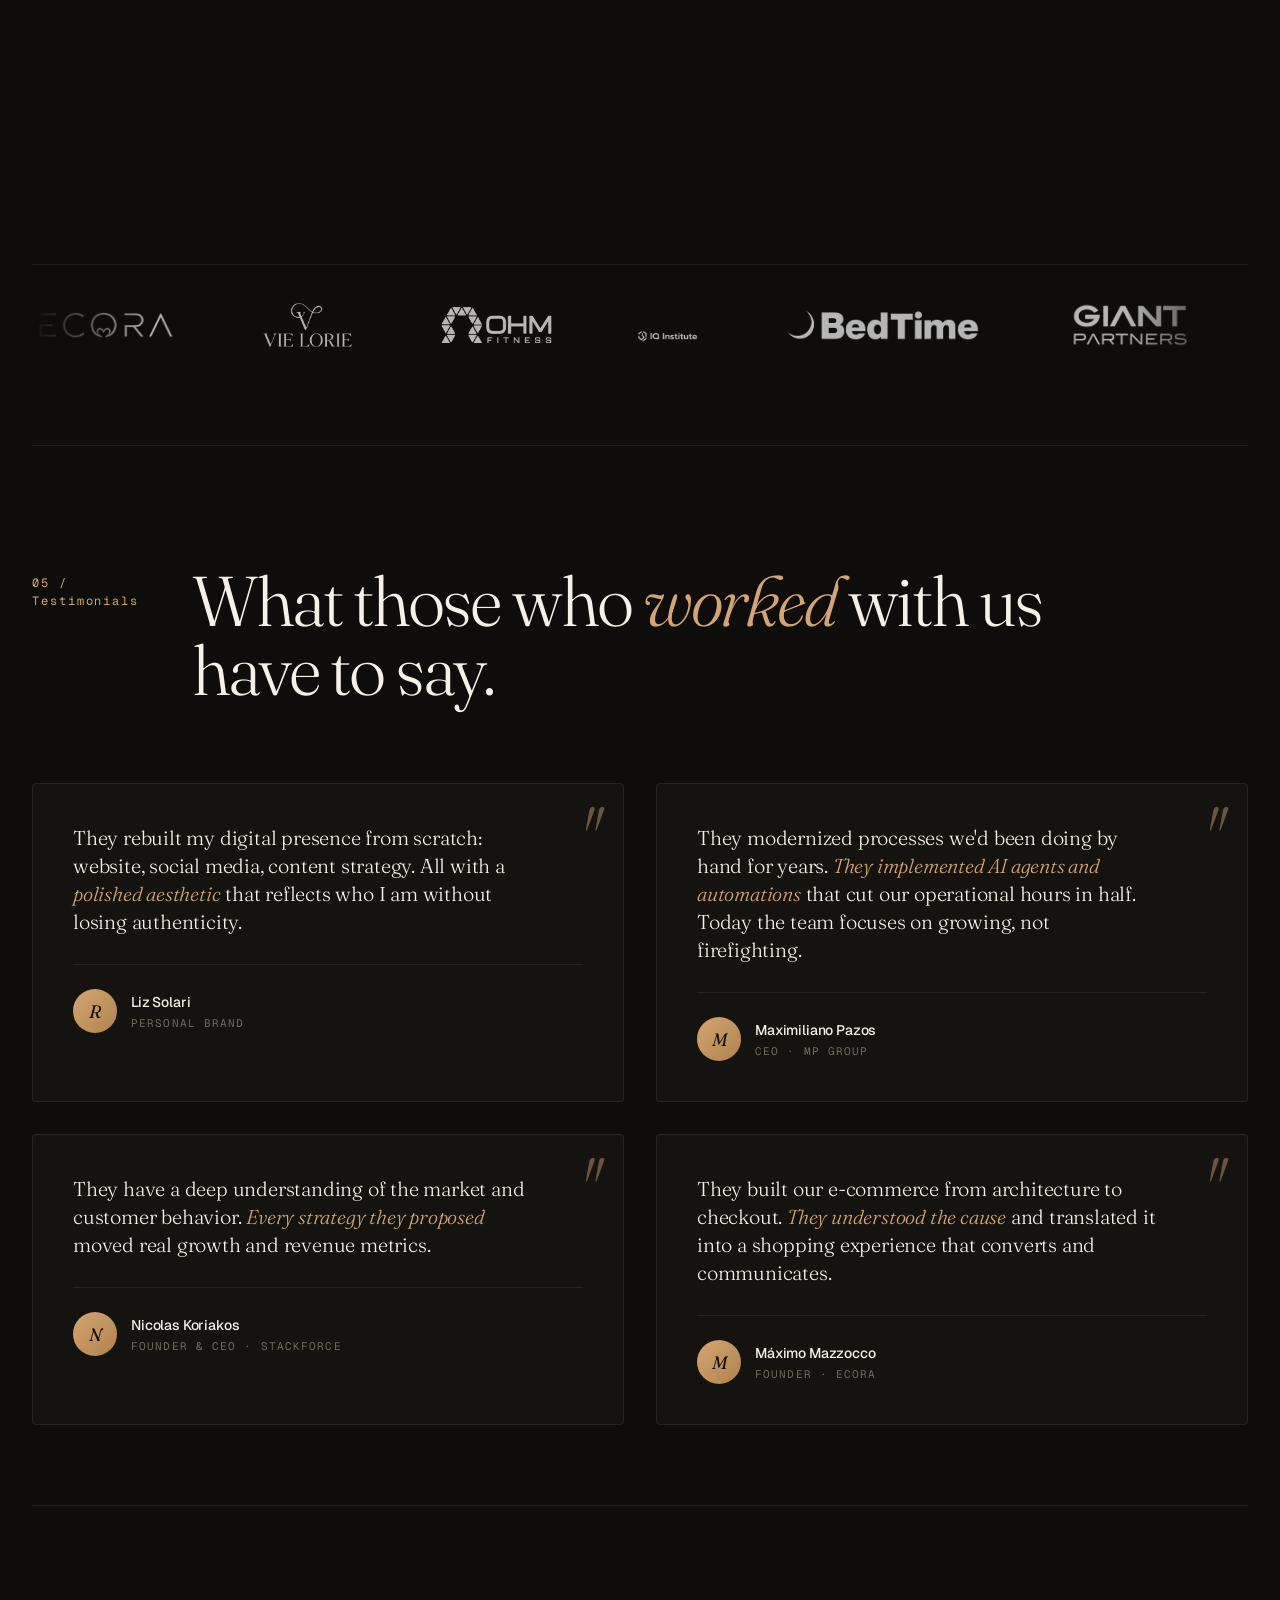
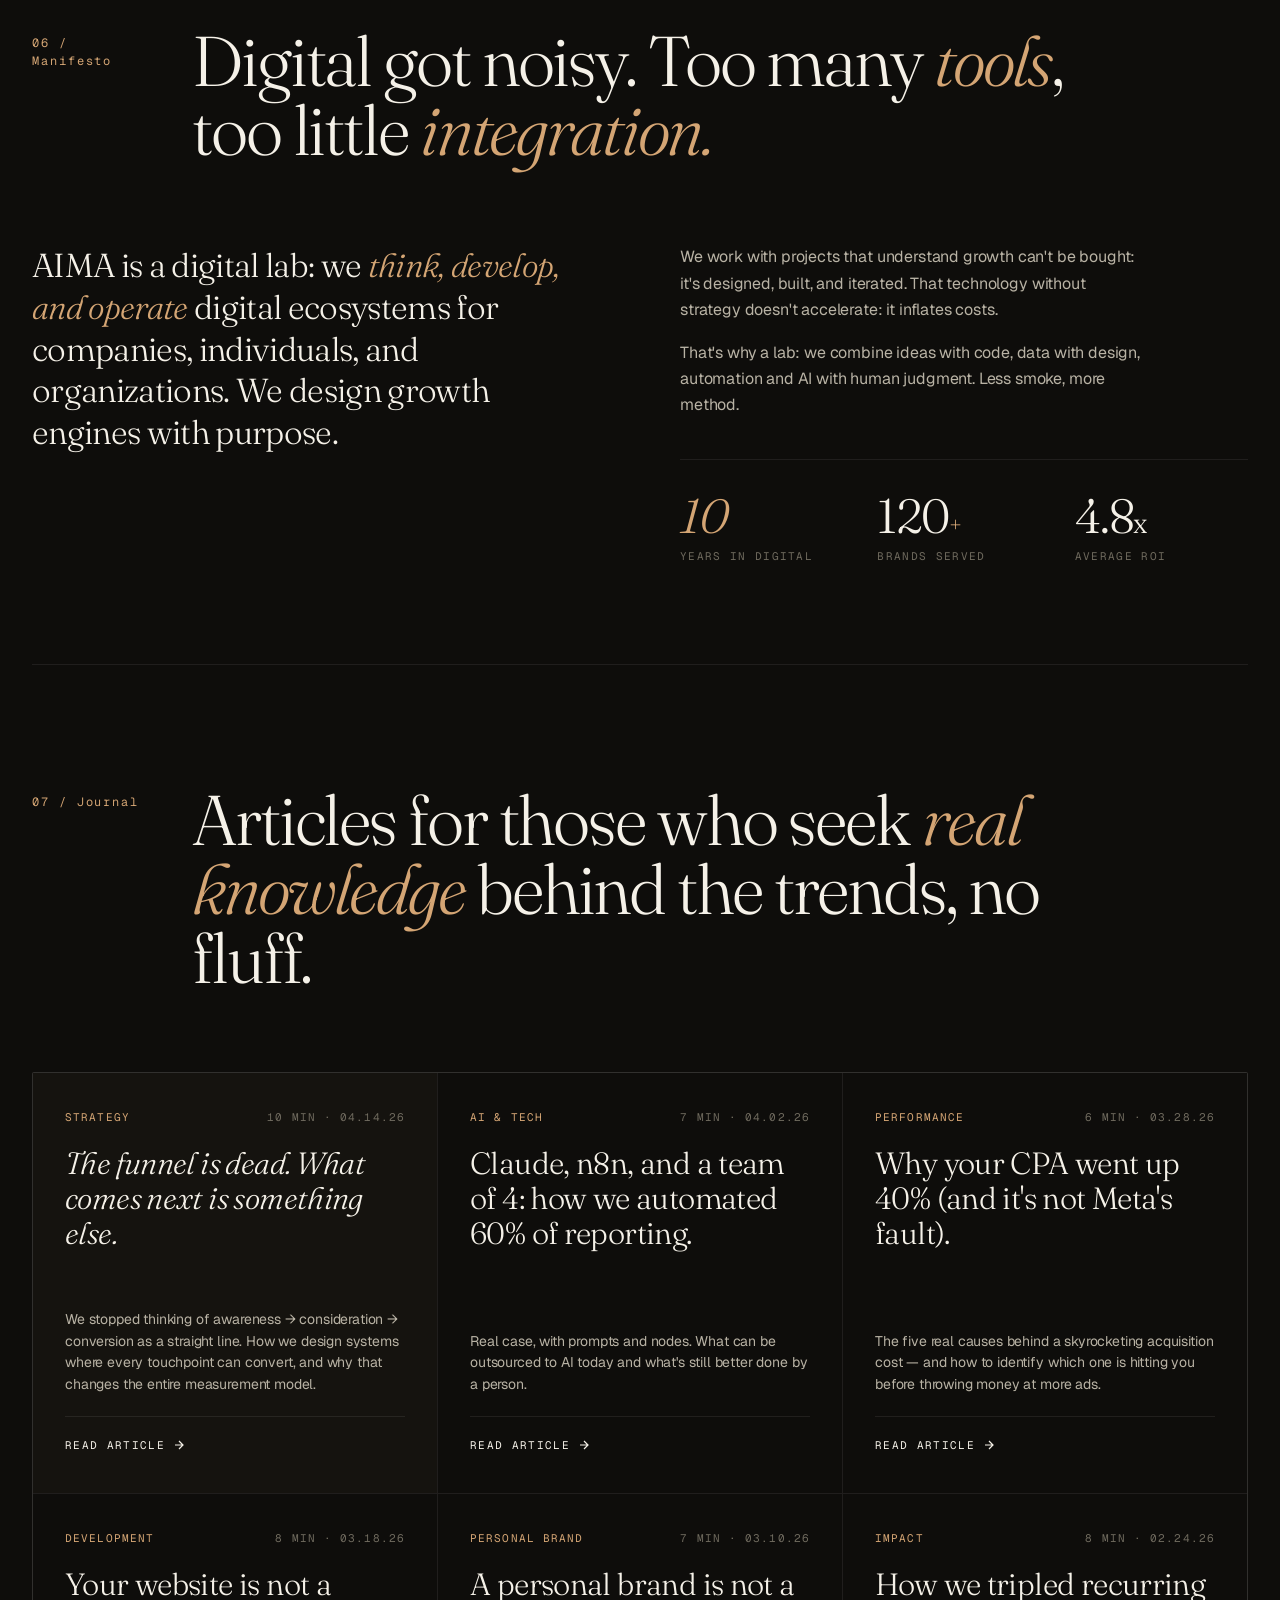
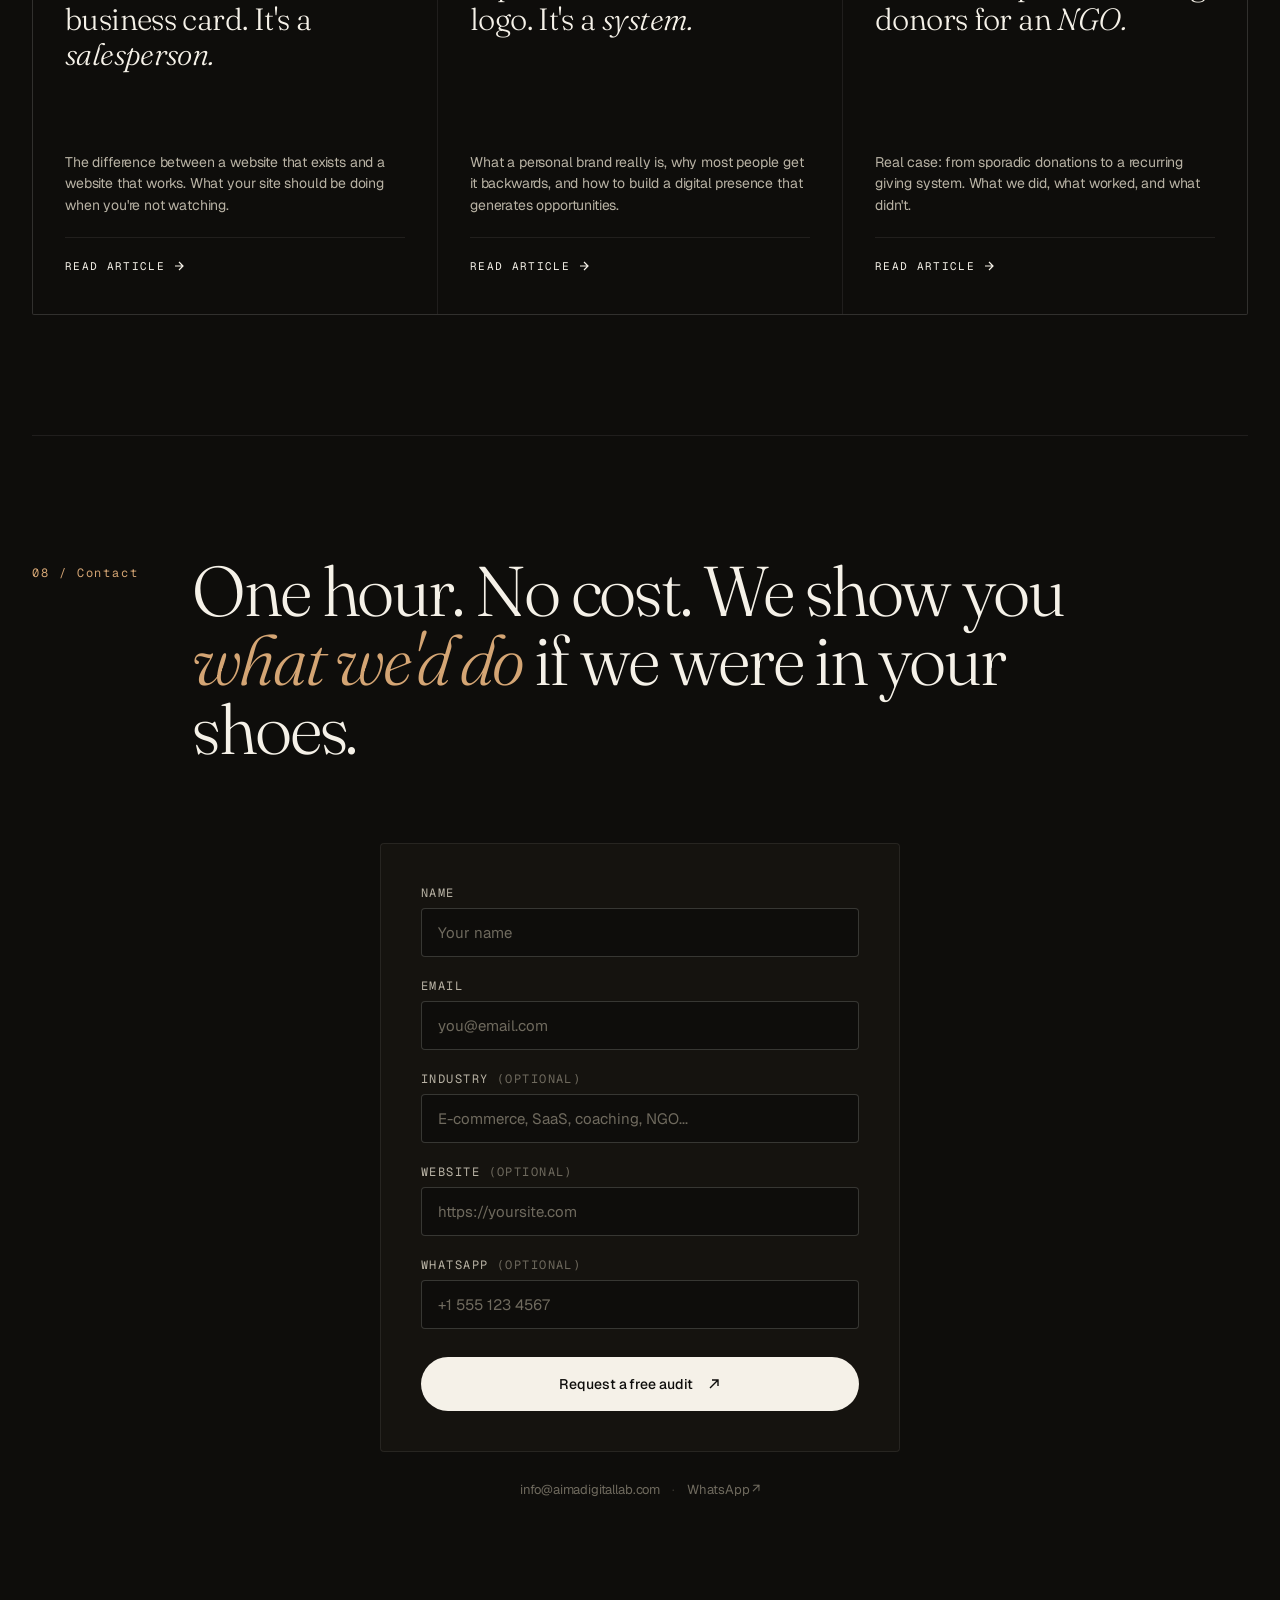
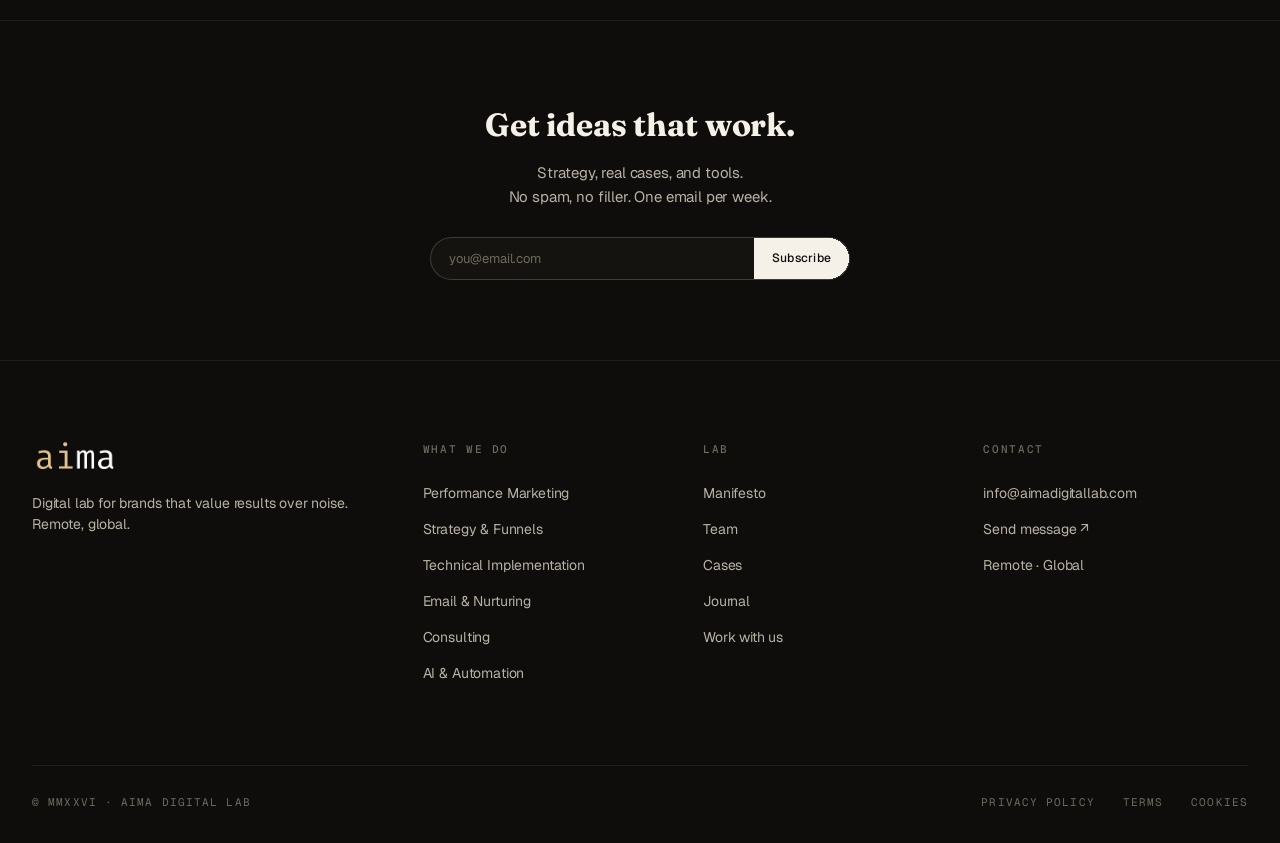
==== commit fe9f5072: "style: quita texto grande 'aima.' del footer Co-Authored-By: Claude Opus 4.6 (1M context) <noreply@a" ====
--- a/en/index.html
+++ b/en/index.html
@@ -674,7 +674,6 @@
 
     </div>
 
-    <div class="footer-massive">aima.</div>
 
     <div class="footer-bottom">
       <span>© MMXXVI · AIMA Digital Lab</span>
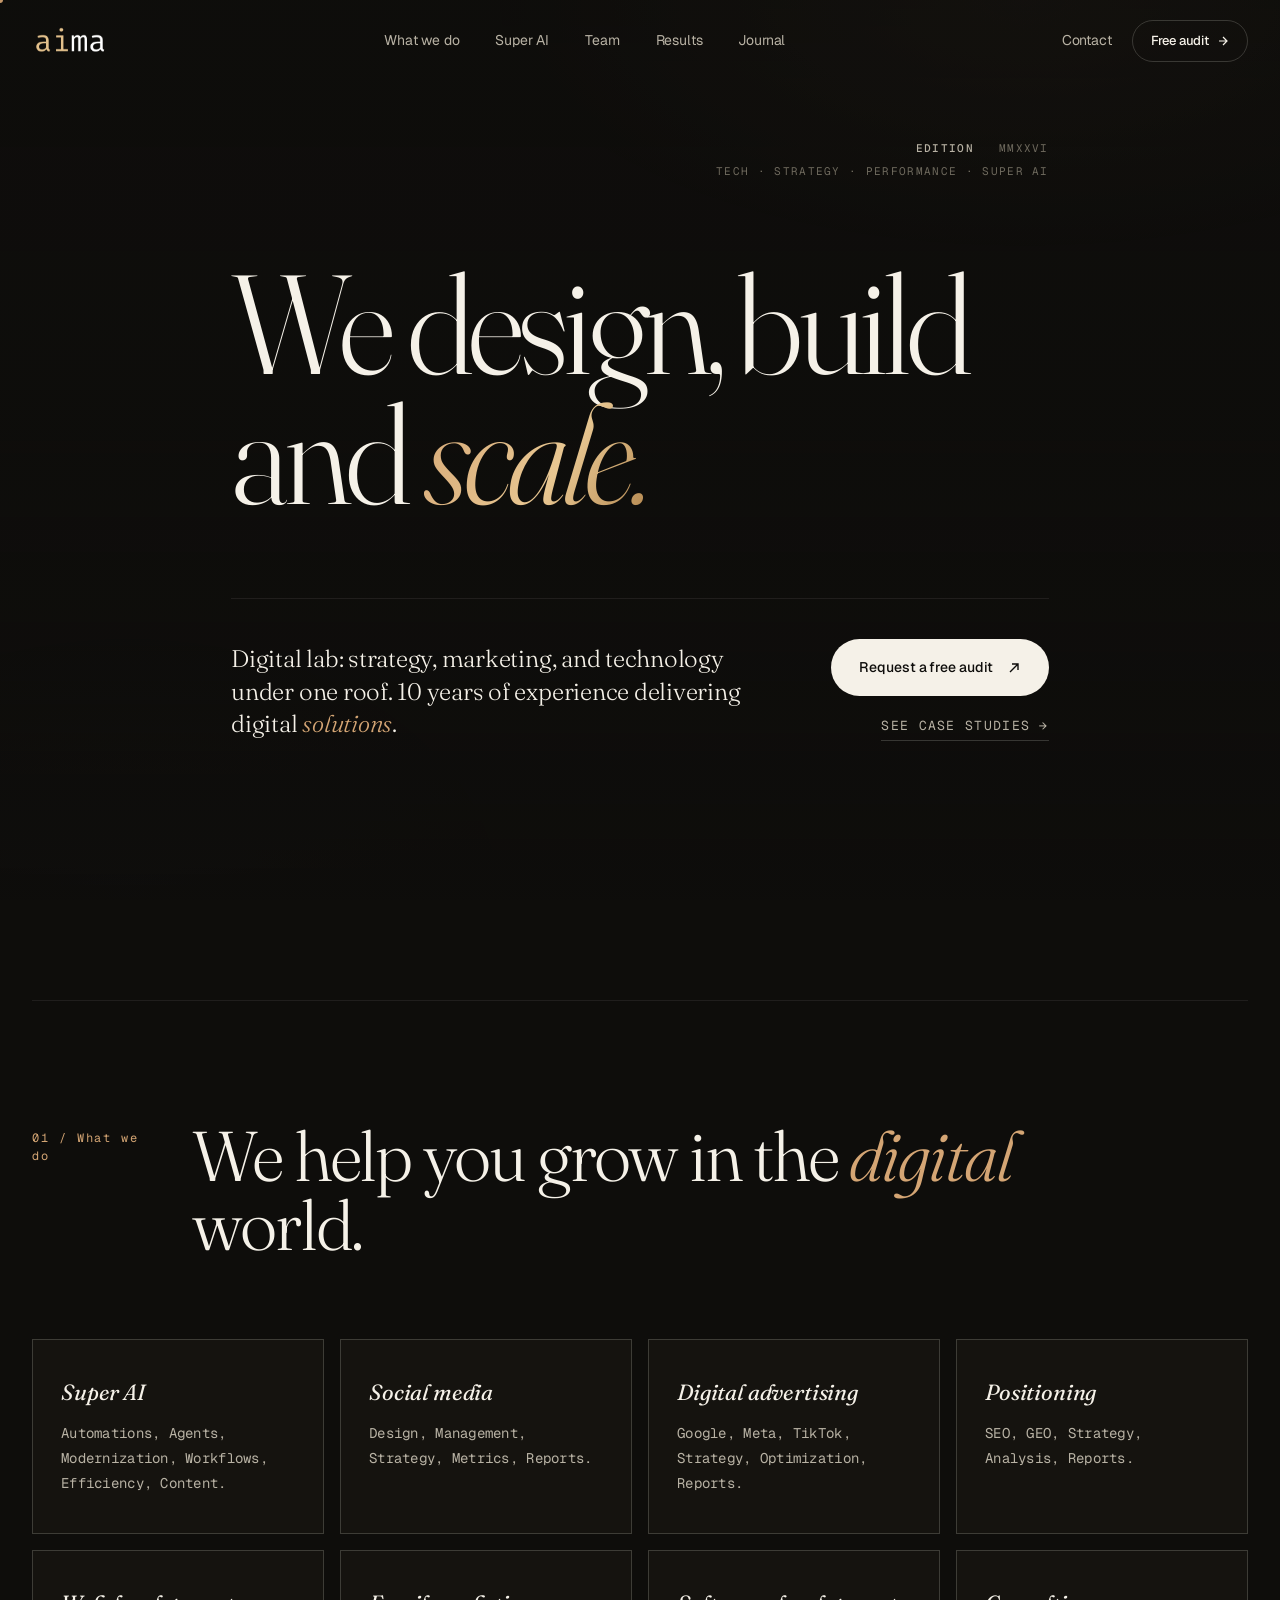
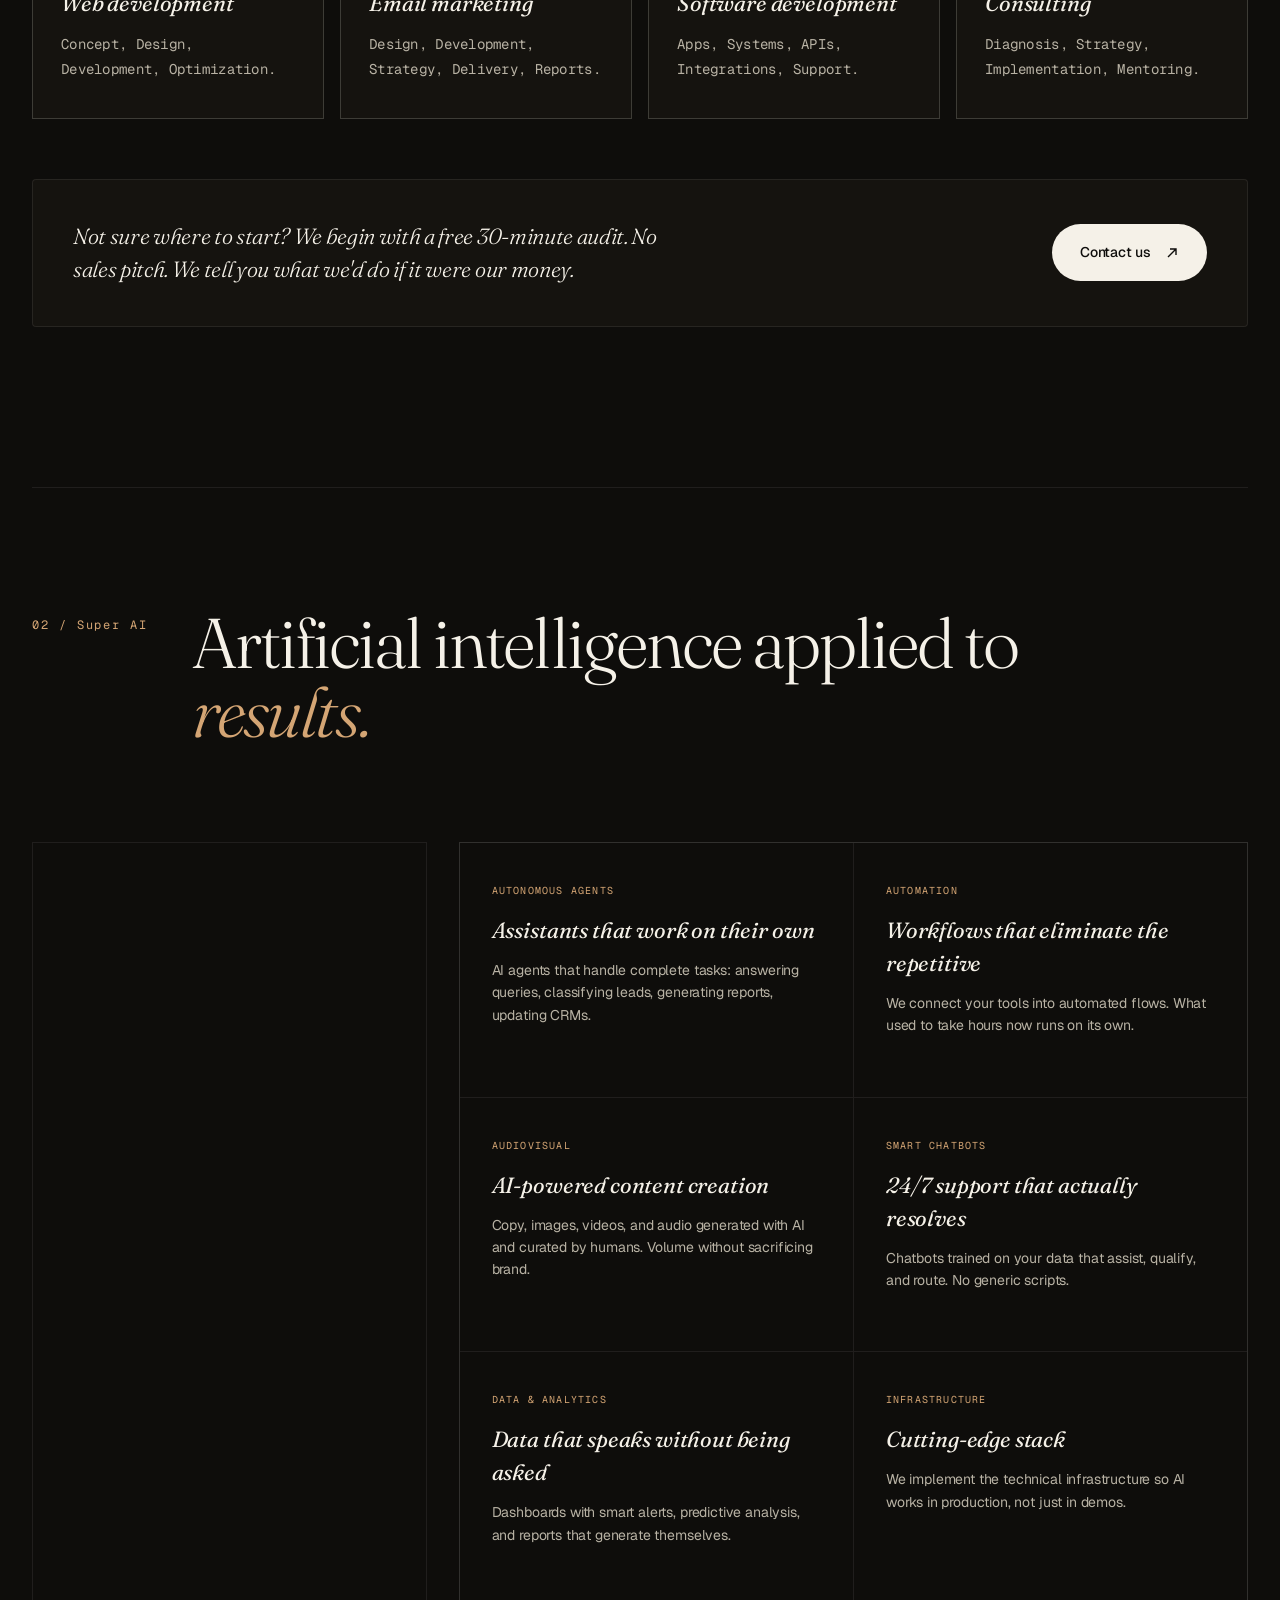
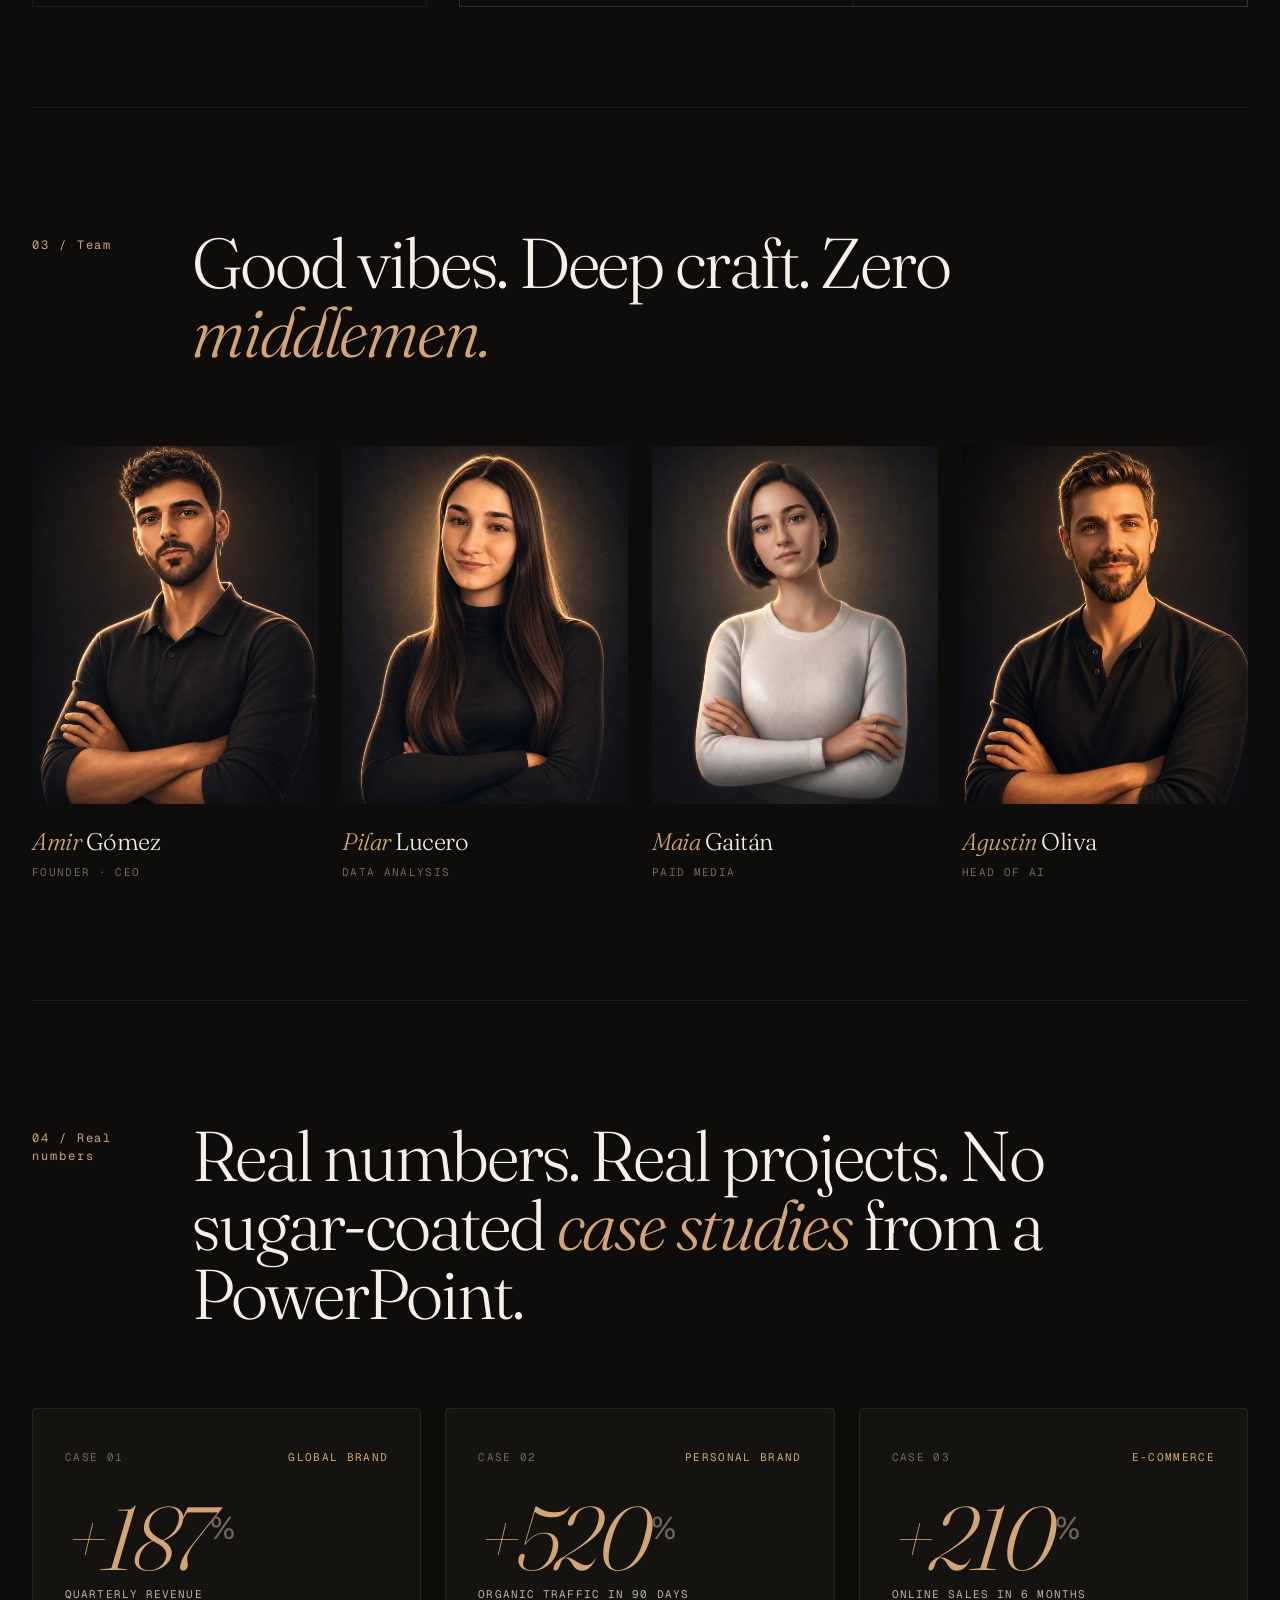
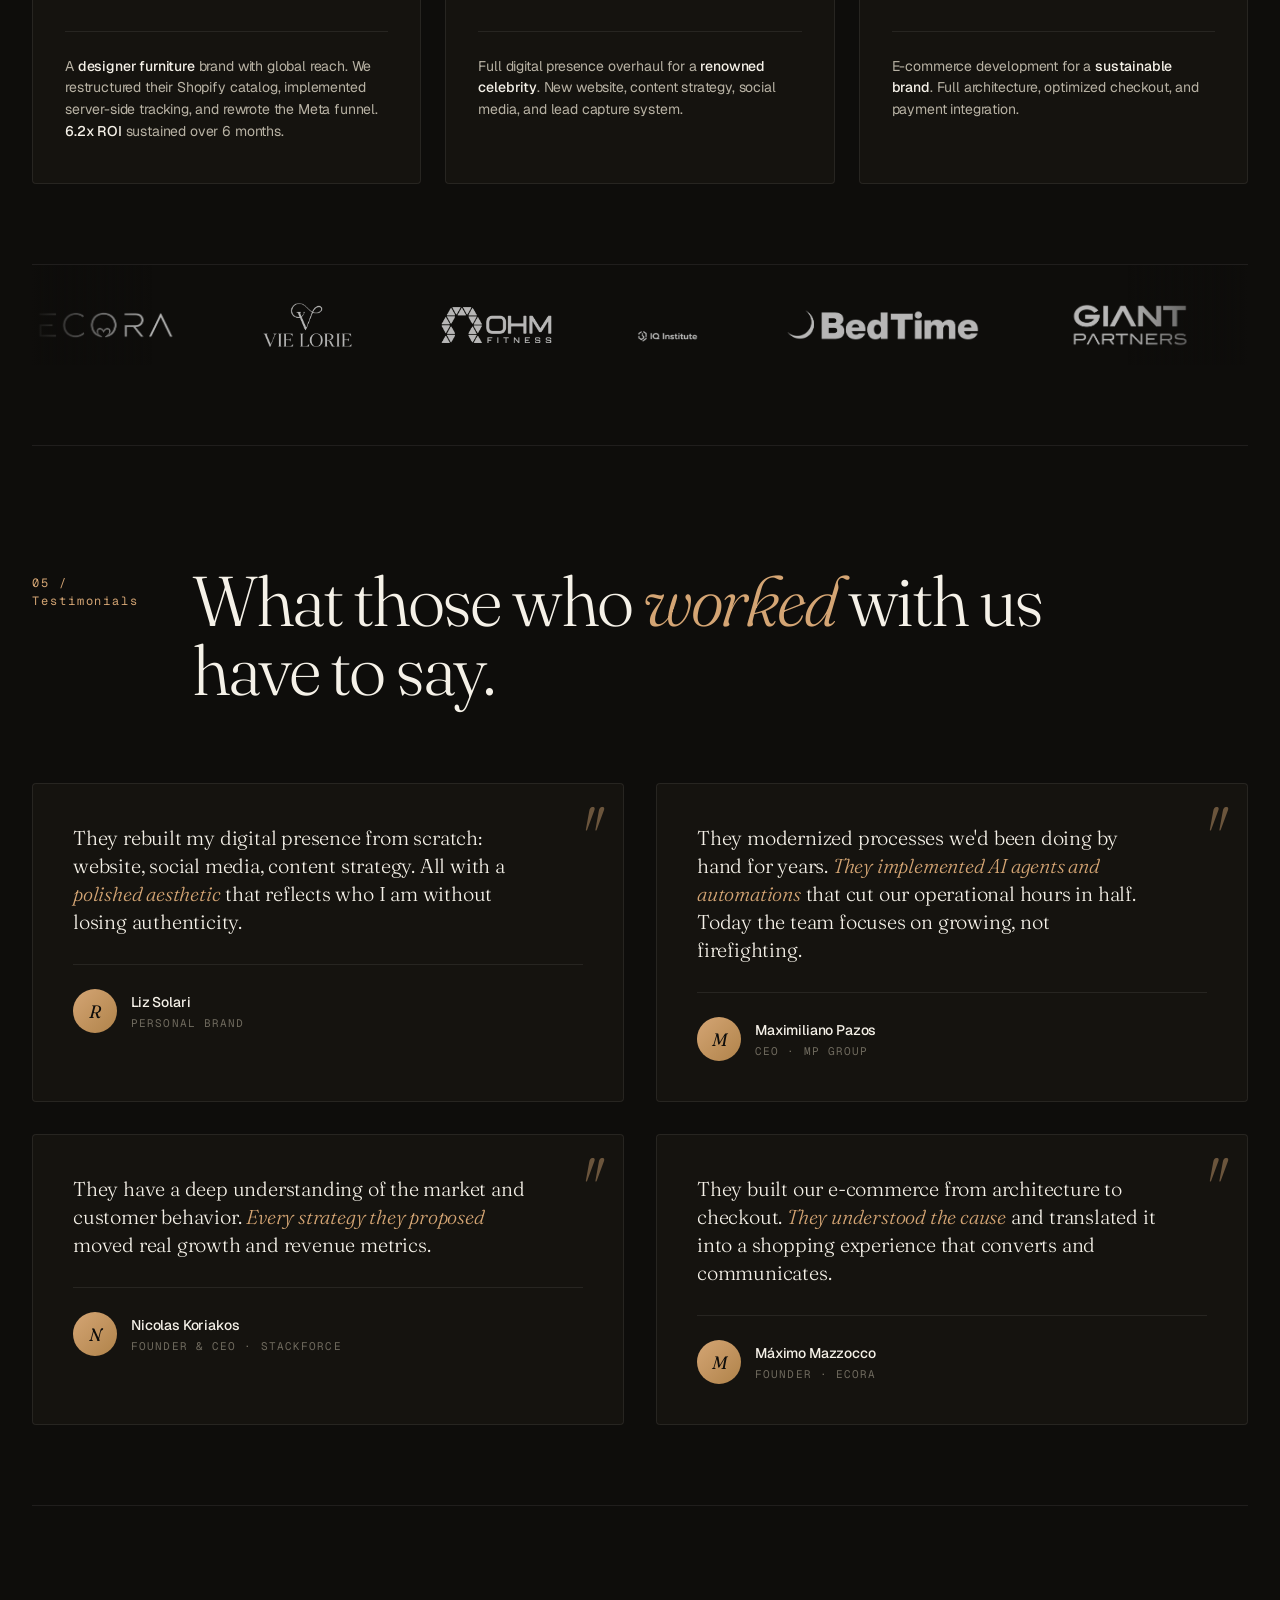
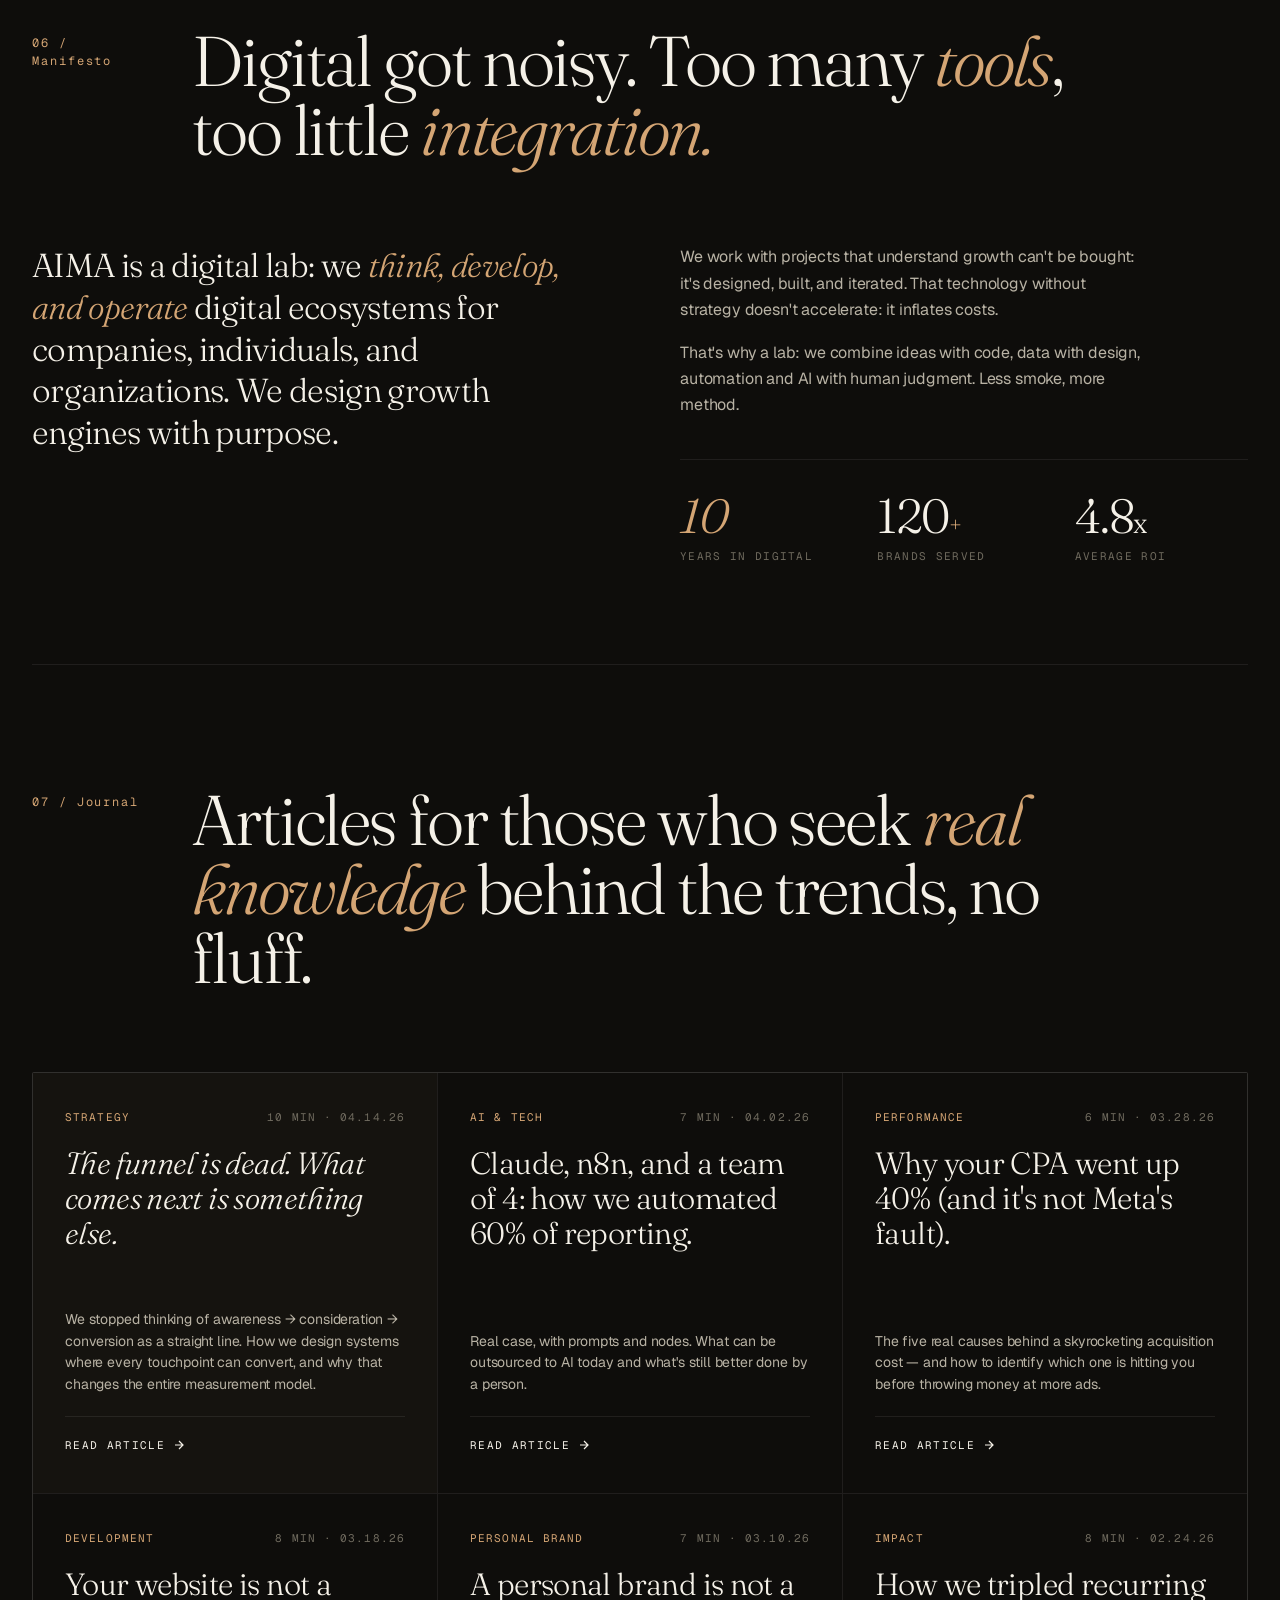
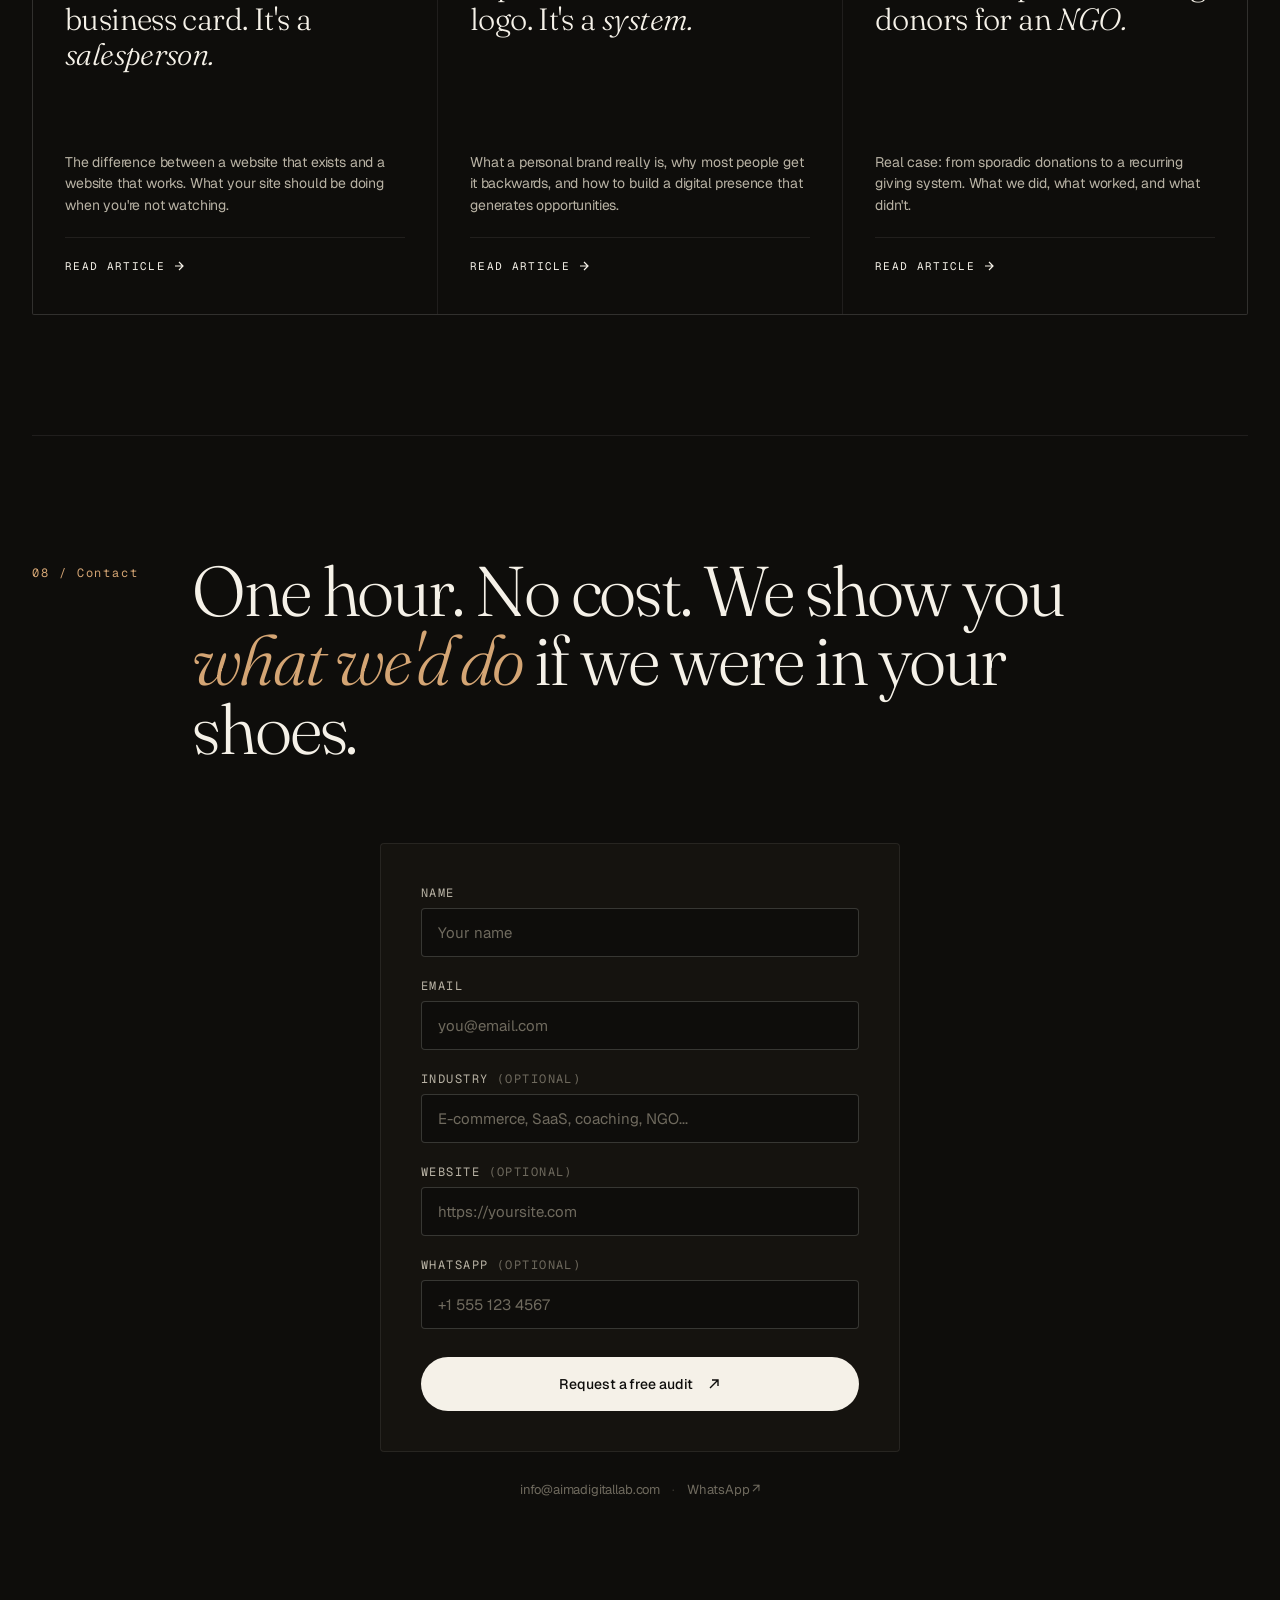
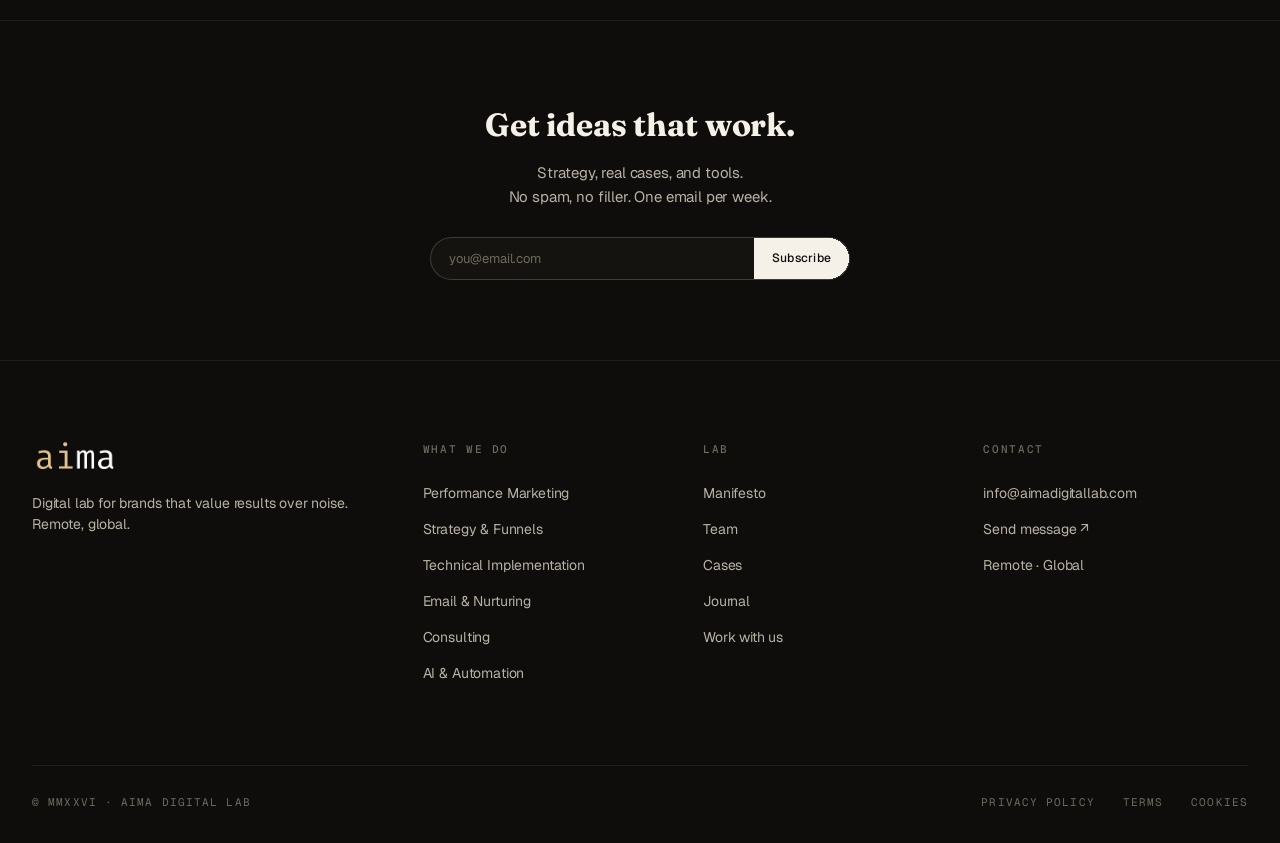
==== commit 2bb832a8: "perf: comprime videos y fotos del equipo Videos: hero 5.8MB→3.6MB, super-ia 9.5MB→2.6MB (H264, CRF 2" ====
--- a/en/index.html
+++ b/en/index.html
@@ -244,7 +244,7 @@
 
       <div class="miembro">
         <div class="miembro-photo">
-          <img src="../assets/img/amir-gomez.png" alt="Amir Gómez" loading="lazy">
+          <img src="../assets/img/amir-gomez.jpg" alt="Amir Gómez" loading="lazy">
         </div>
         <div class="miembro-info">
           <div class="miembro-name"><em>Amir</em> Gómez</div>
@@ -254,7 +254,7 @@
 
       <div class="miembro">
         <div class="miembro-photo">
-          <img src="../assets/img/pilar-lucero.png" alt="Pilar Lucero" loading="lazy">
+          <img src="../assets/img/pilar-lucero.jpg" alt="Pilar Lucero" loading="lazy">
         </div>
         <div class="miembro-info">
           <div class="miembro-name"><em>Pilar</em> Lucero</div>
@@ -264,7 +264,7 @@
 
       <div class="miembro">
         <div class="miembro-photo">
-          <img src="../assets/img/maia-gaitan.png" alt="Maia Gaitán" loading="lazy">
+          <img src="../assets/img/maia-gaitan.jpg" alt="Maia Gaitán" loading="lazy">
         </div>
         <div class="miembro-info">
           <div class="miembro-name"><em>Maia</em> Gaitán</div>
@@ -274,7 +274,7 @@
 
       <div class="miembro">
         <div class="miembro-photo">
-          <img src="../assets/img/agustin-oliva.png" alt="Agustin Oliva" loading="lazy">
+          <img src="../assets/img/agustin-oliva.jpg" alt="Agustin Oliva" loading="lazy">
         </div>
         <div class="miembro-info">
           <div class="miembro-name"><em>Agustin</em> Oliva</div>
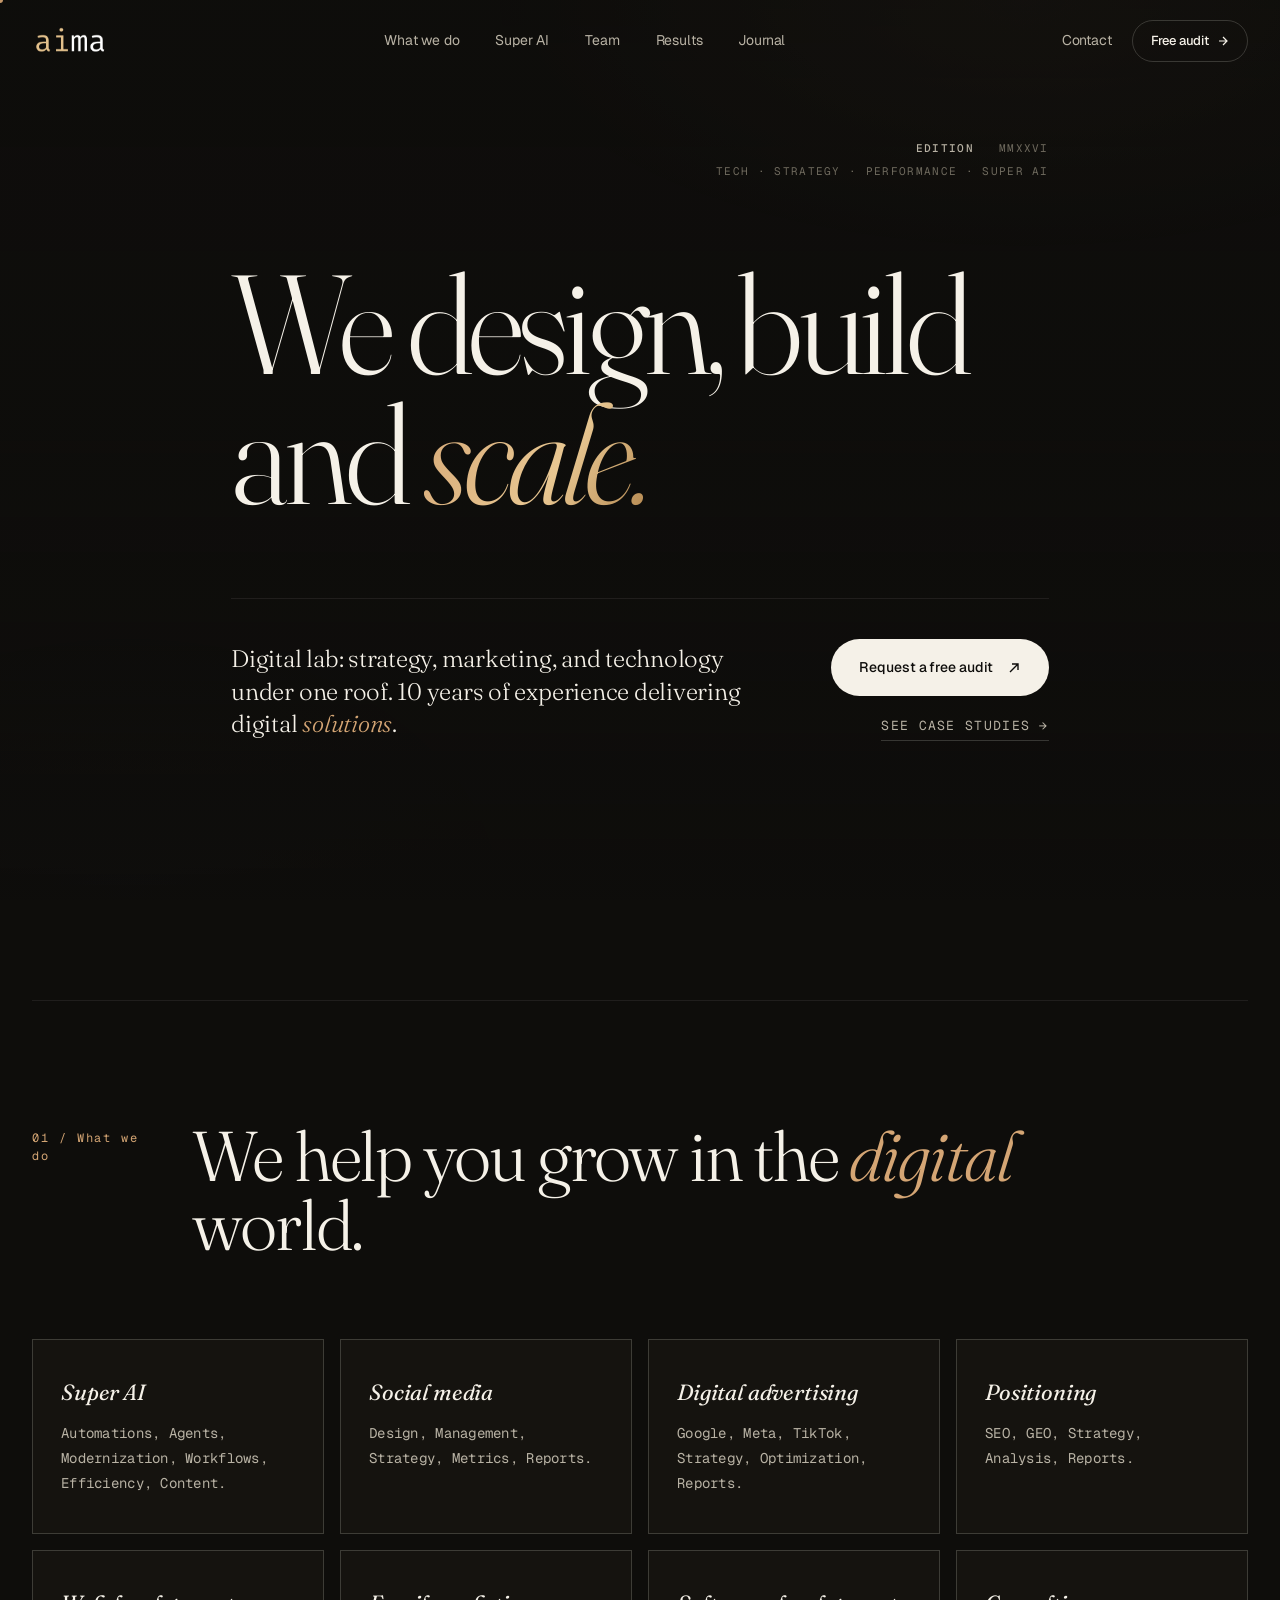
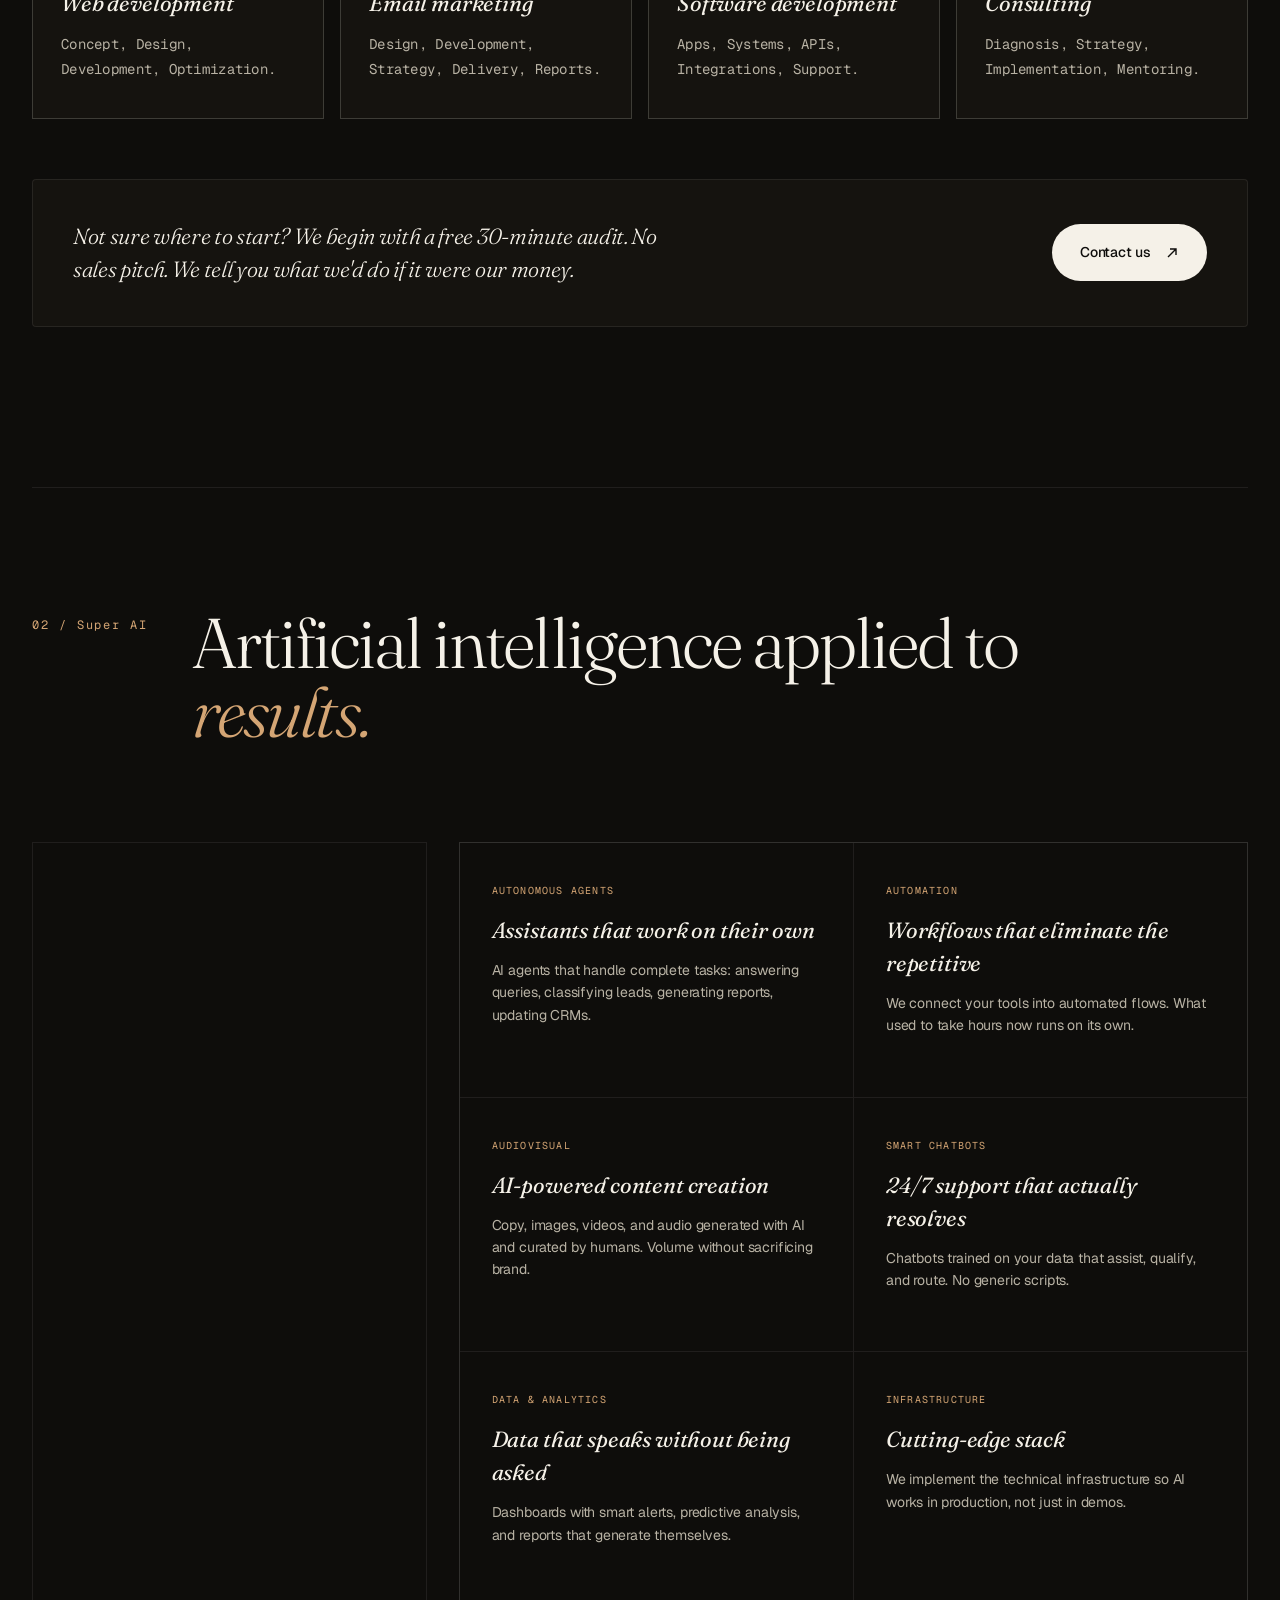
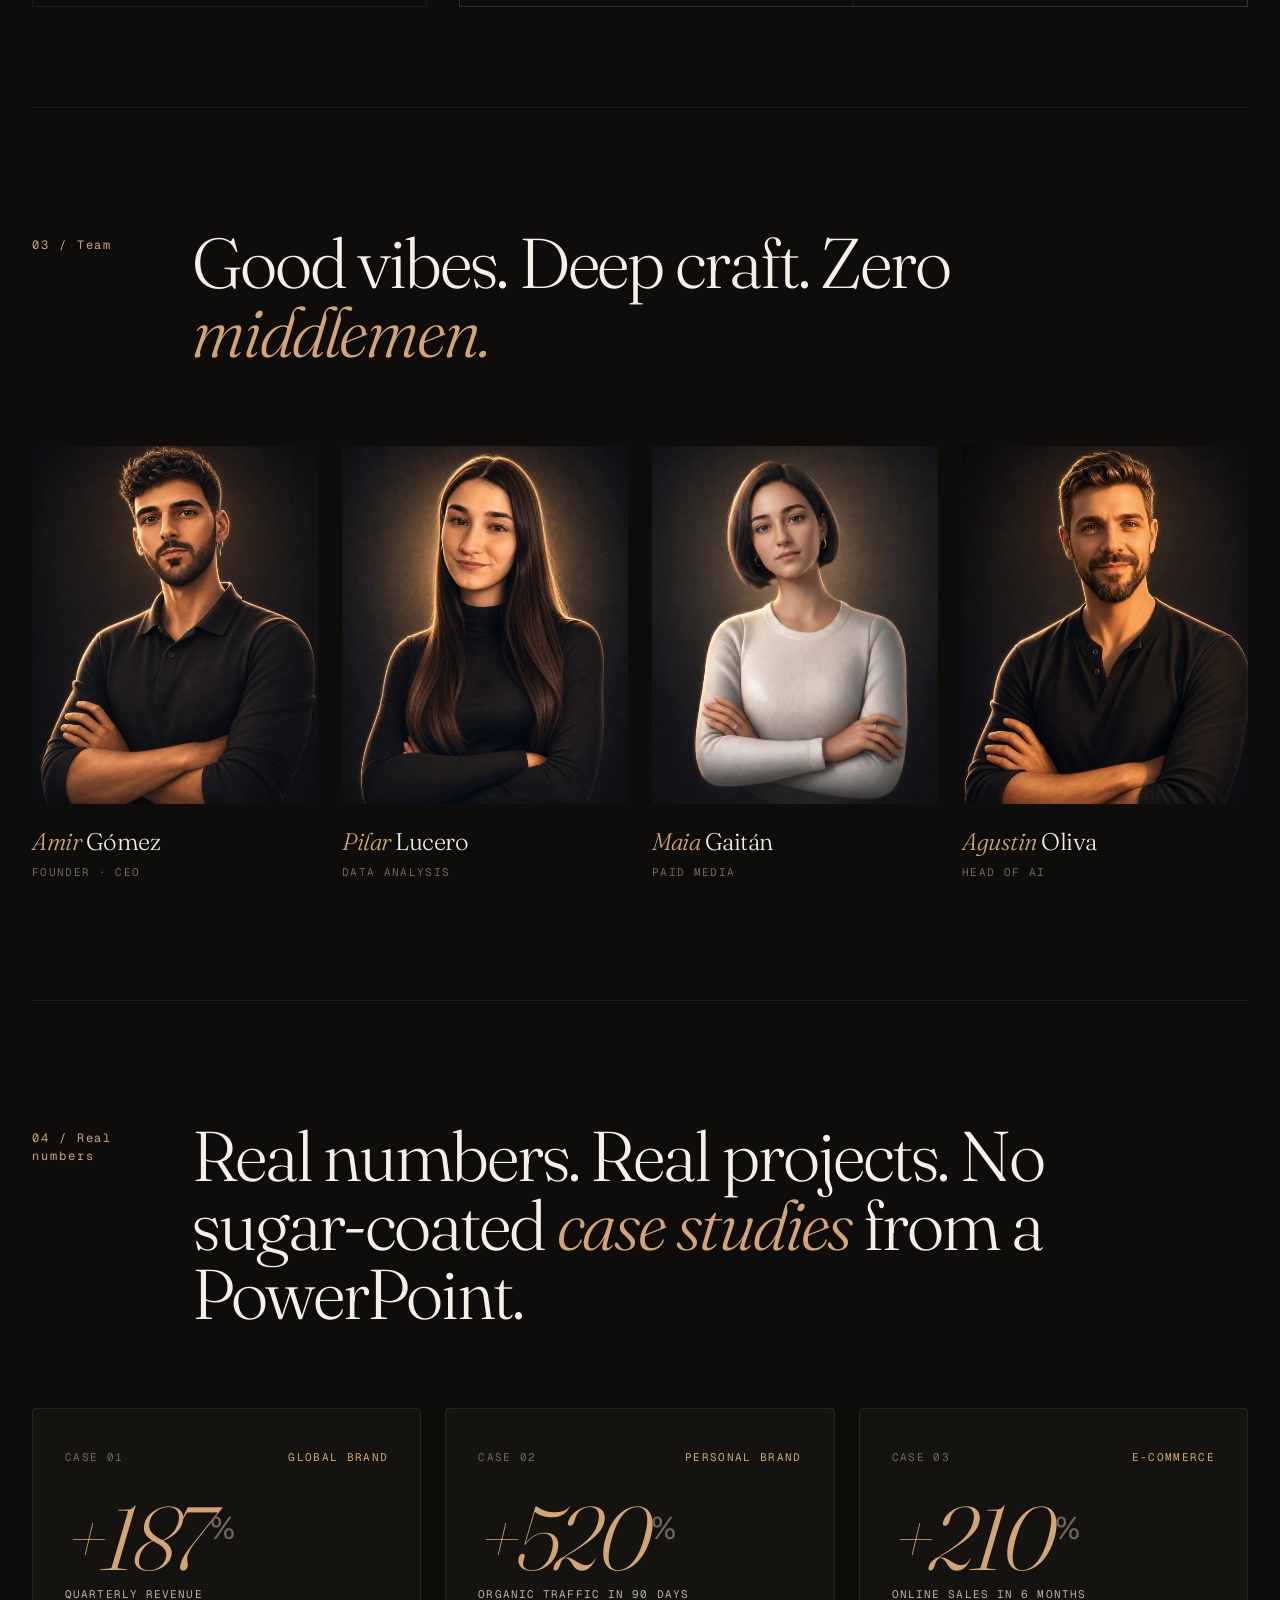
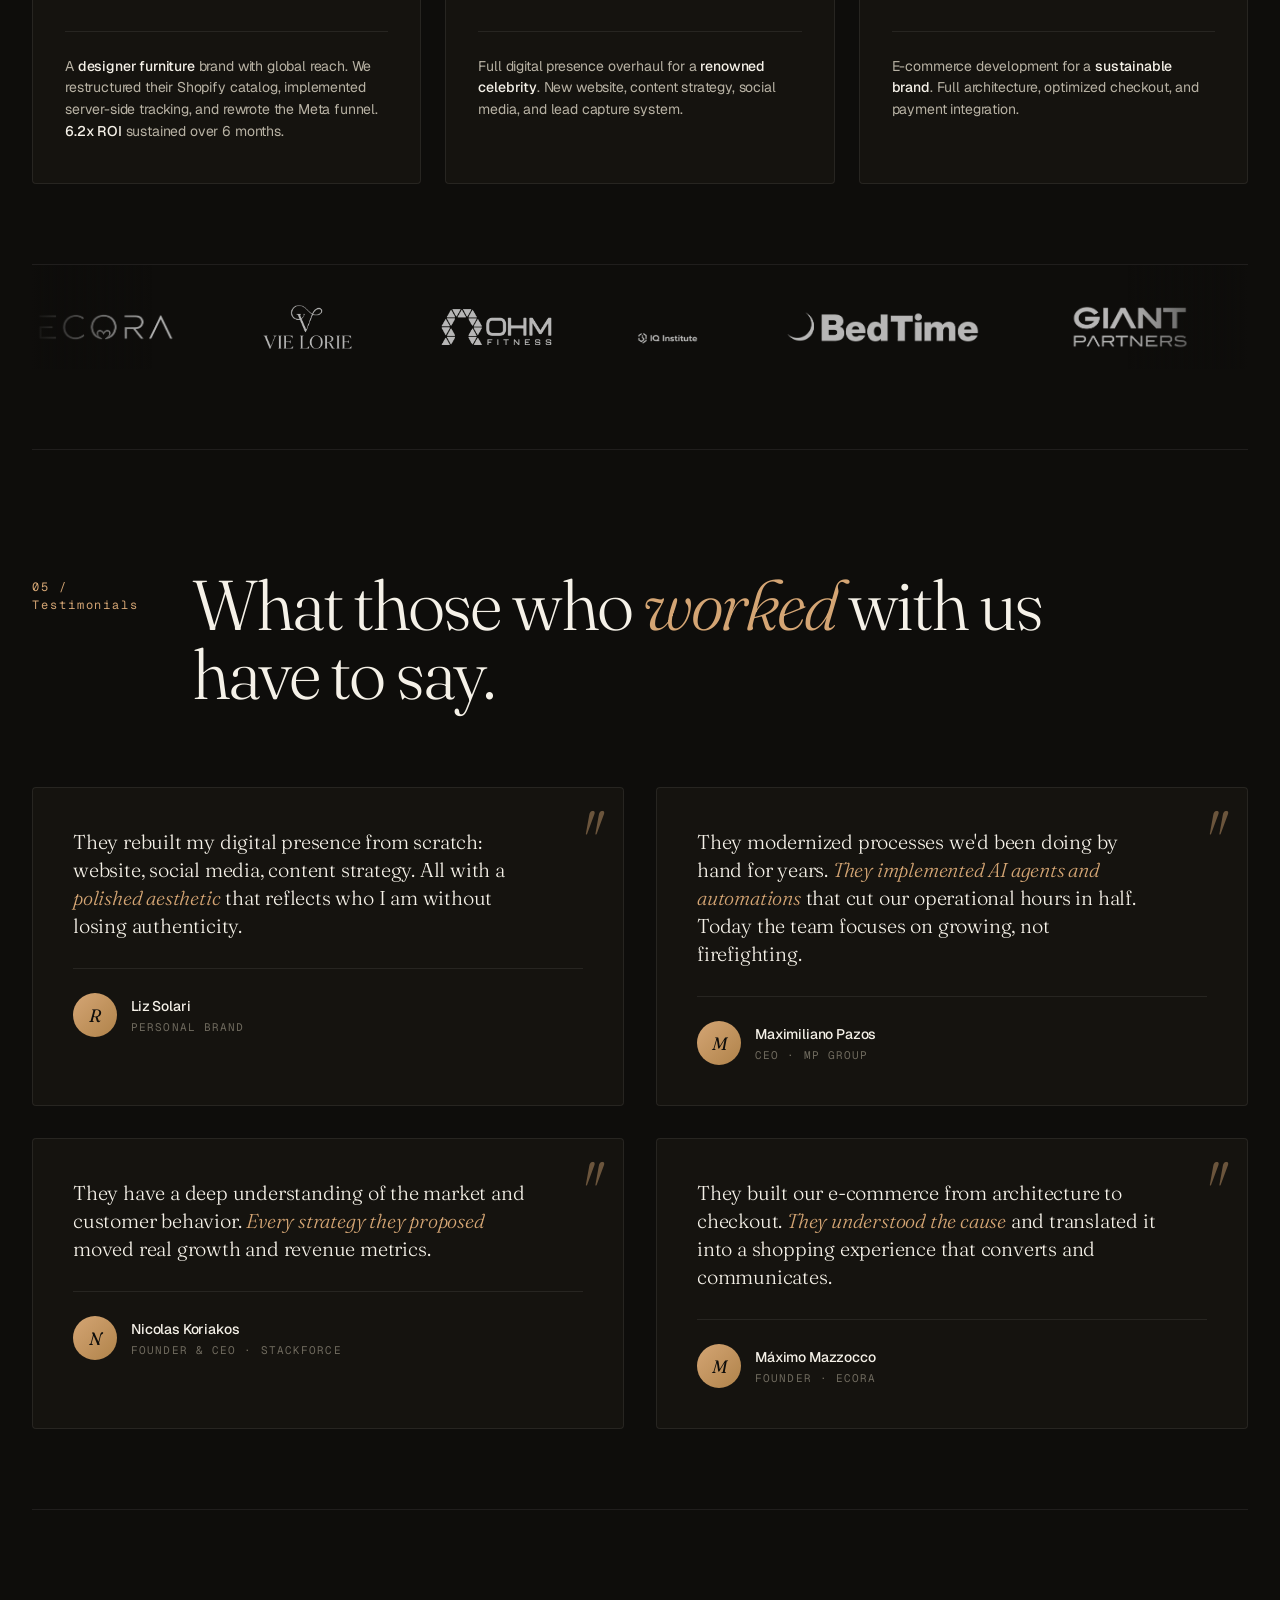
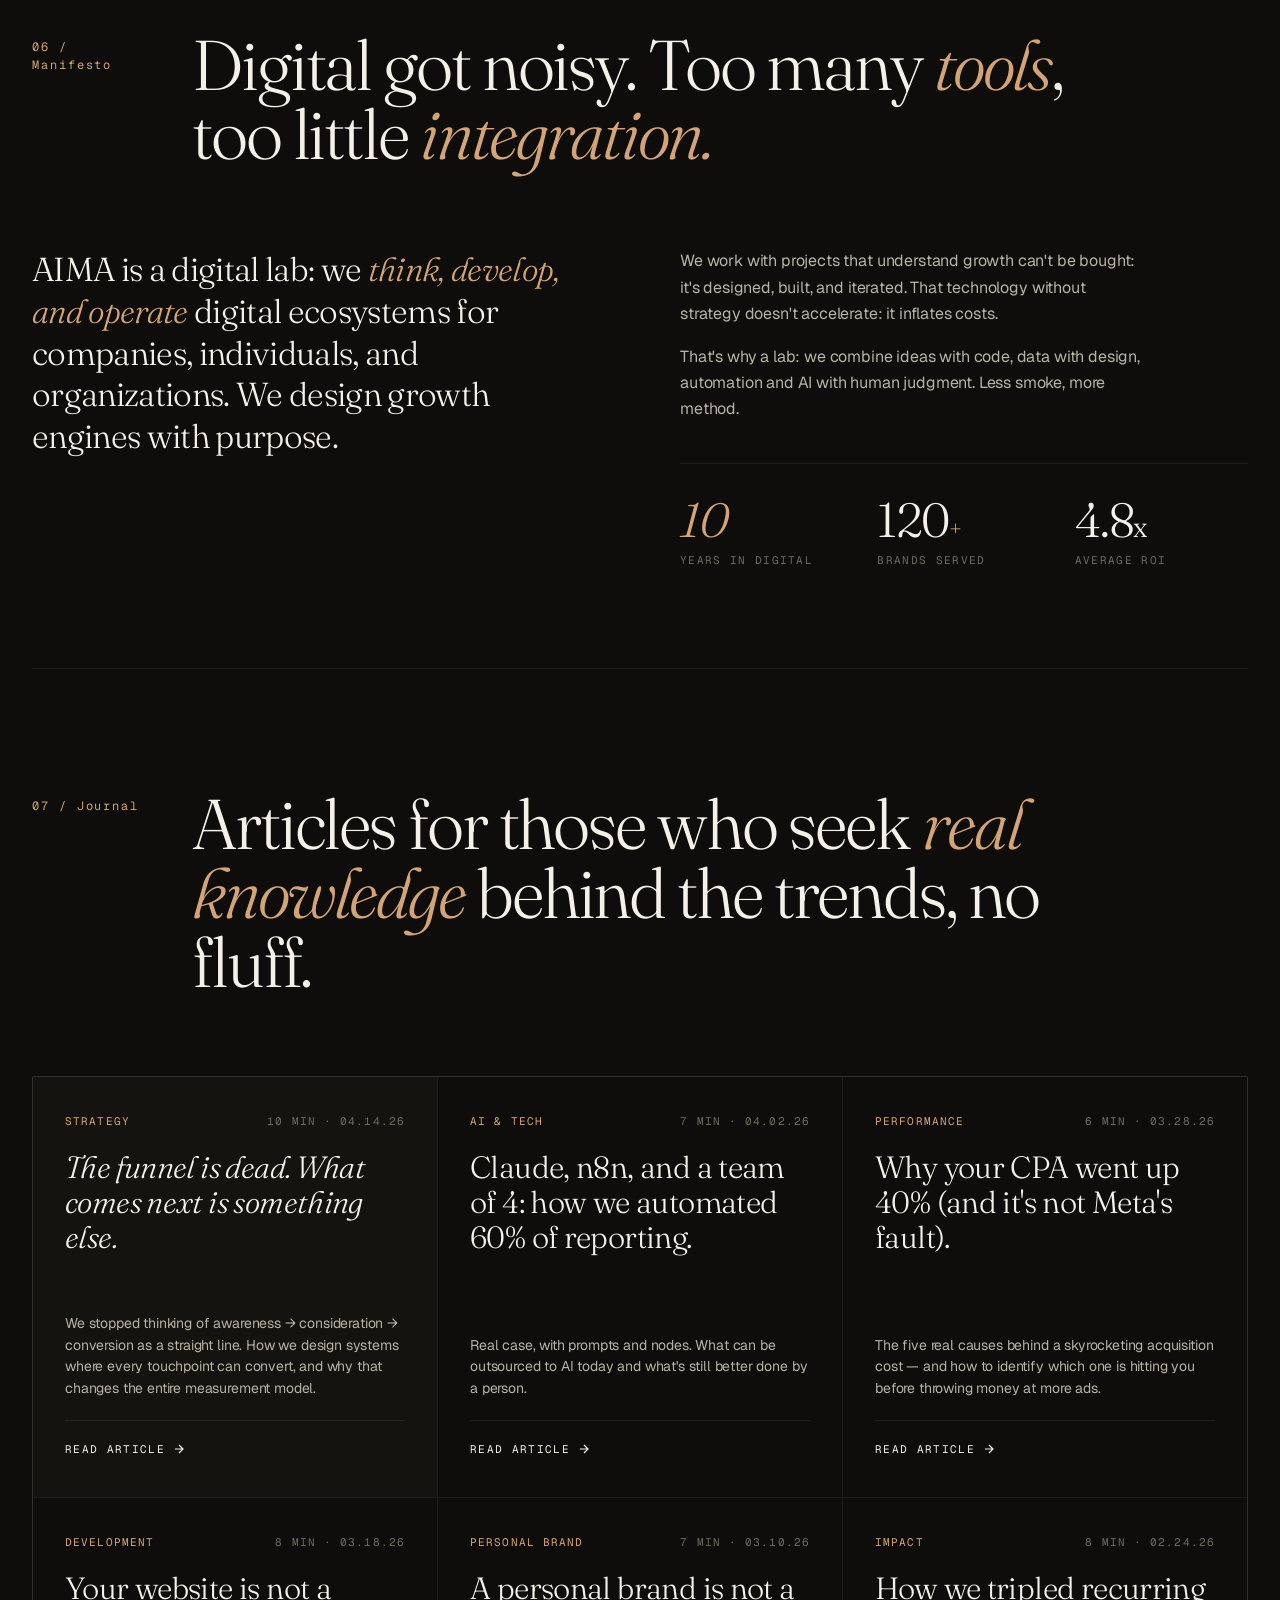
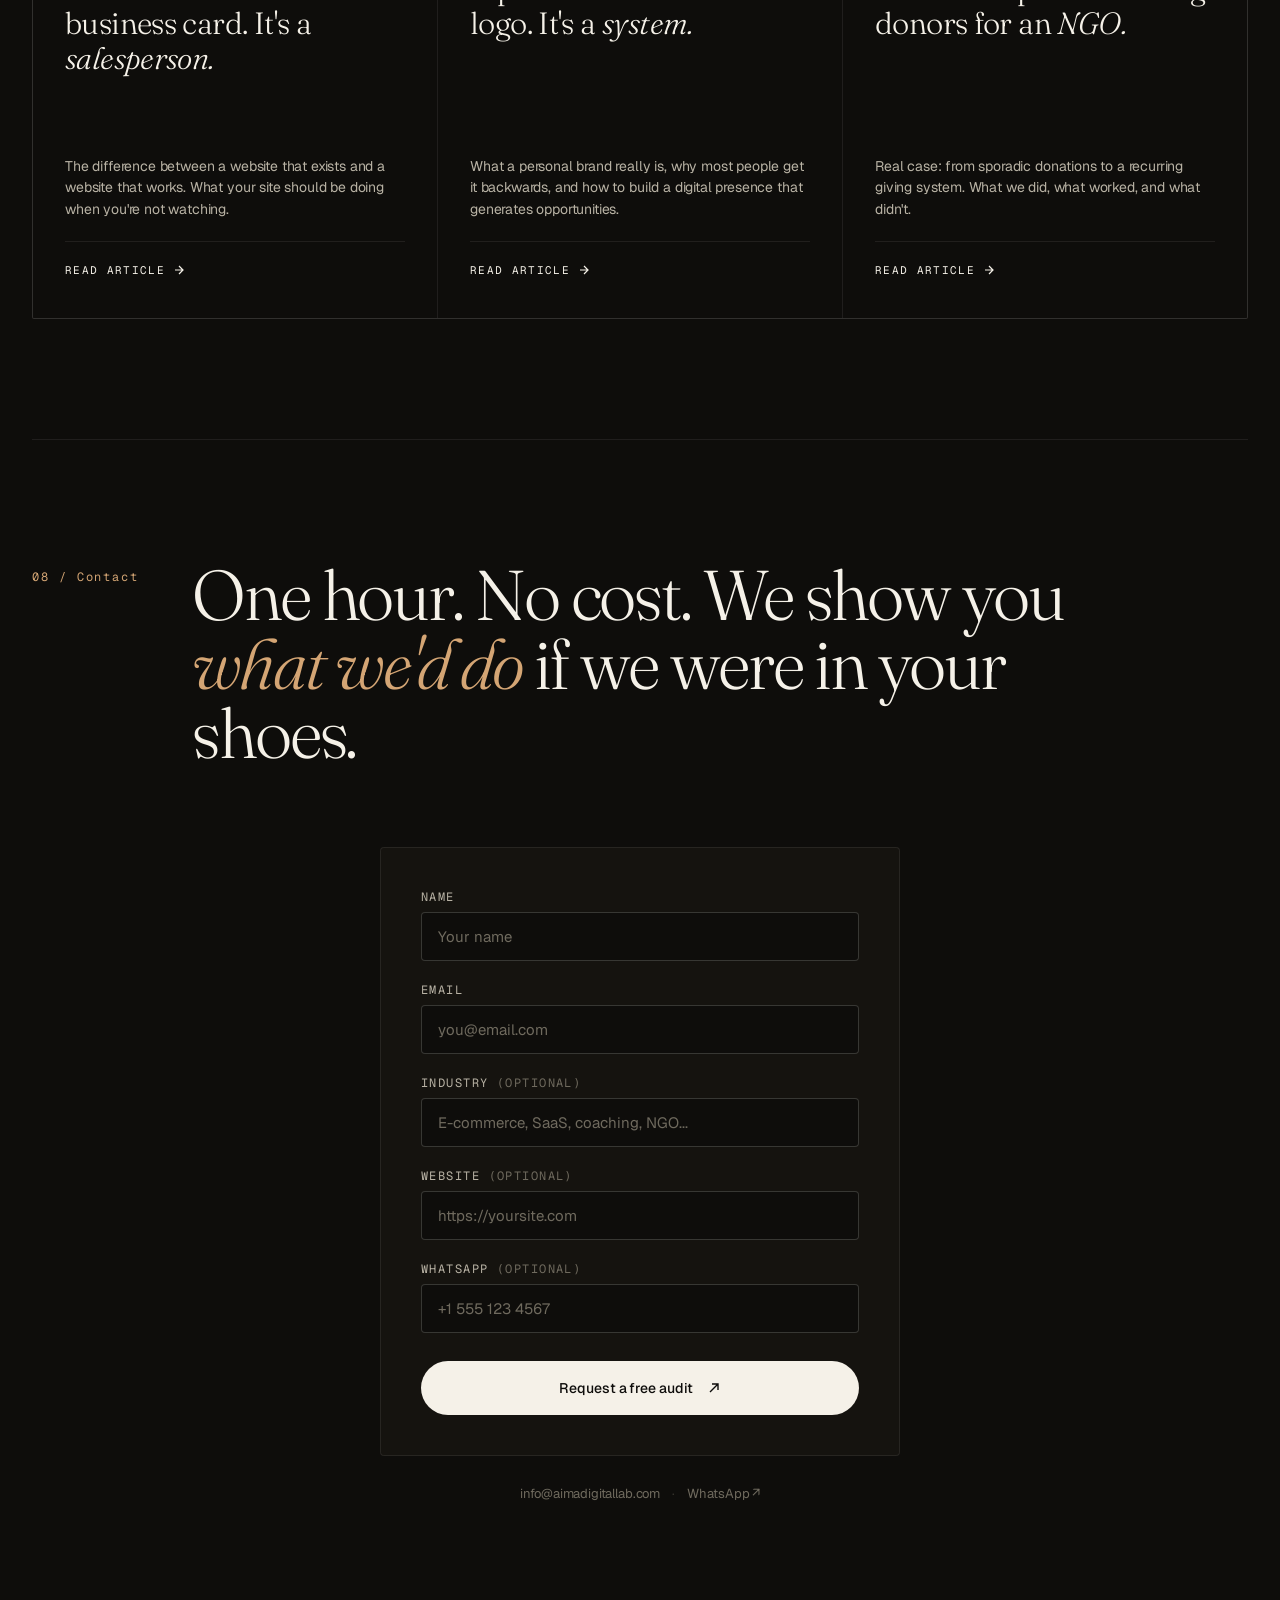
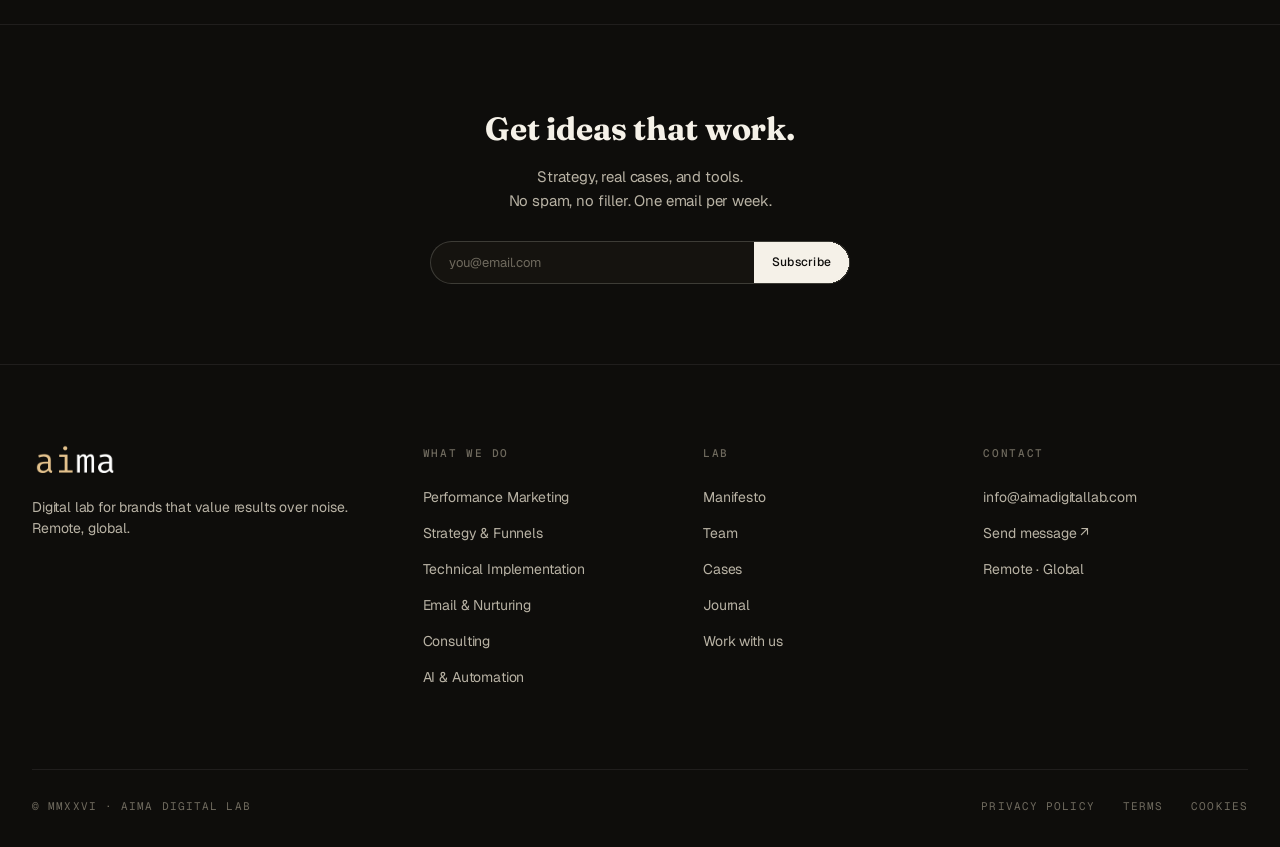
==== commit 57ad9fee: "feat: agrega logos Econews y Ecohouse al marquee Co-Authored-By: Claude Opus 4.6 (1M context) <norep" ====
--- a/en/index.html
+++ b/en/index.html
@@ -340,6 +340,8 @@
         <img src="../assets/img/realtycapital-logo.png?v=9" alt="Realty Capital Financial">
         <img src="../assets/img/sintientes-logo.png?v=9" alt="Sintientes">
         <img src="../assets/img/media-news-logo.png?v=9" alt="MedIA News">
+        <img src="../assets/img/econews-logo.png?v=1" alt="Econews">
+        <img src="../assets/img/ecohouse-logo.png?v=1" alt="Ecohouse">
         <img src="../assets/img/ecora-logo.png?v=9" alt="Ecora">
         <img src="../assets/img/vielorie-logo.png?v=9" alt="Vie Lorie">
         <img src="../assets/img/ohm-logo.png?v=9" alt="OHM Fitness">
@@ -350,6 +352,8 @@
         <img src="../assets/img/realtycapital-logo.png?v=9" alt="Realty Capital Financial">
         <img src="../assets/img/sintientes-logo.png?v=9" alt="Sintientes">
         <img src="../assets/img/media-news-logo.png?v=9" alt="MedIA News">
+        <img src="../assets/img/econews-logo.png?v=1" alt="Econews">
+        <img src="../assets/img/ecohouse-logo.png?v=1" alt="Ecohouse">
       </div>
     </div>
 
--- a/assets/css/styles.css
+++ b/assets/css/styles.css
@@ -944,6 +944,8 @@
 .logos-track img[alt="MedIA News"]                { height: 48px; }
 .logos-track img[alt="Ecora"]                     { height: 28px; }
 .logos-track img[alt="Vie Lorie"]                 { height: 48px; }
+.logos-track img[alt="Econews"]                   { height: 28px; }
+.logos-track img[alt="Ecohouse"]                  { height: 52px; }
 @keyframes marquee {
   0% { transform: translateX(0); }
   100% { transform: translateX(-50%); }
